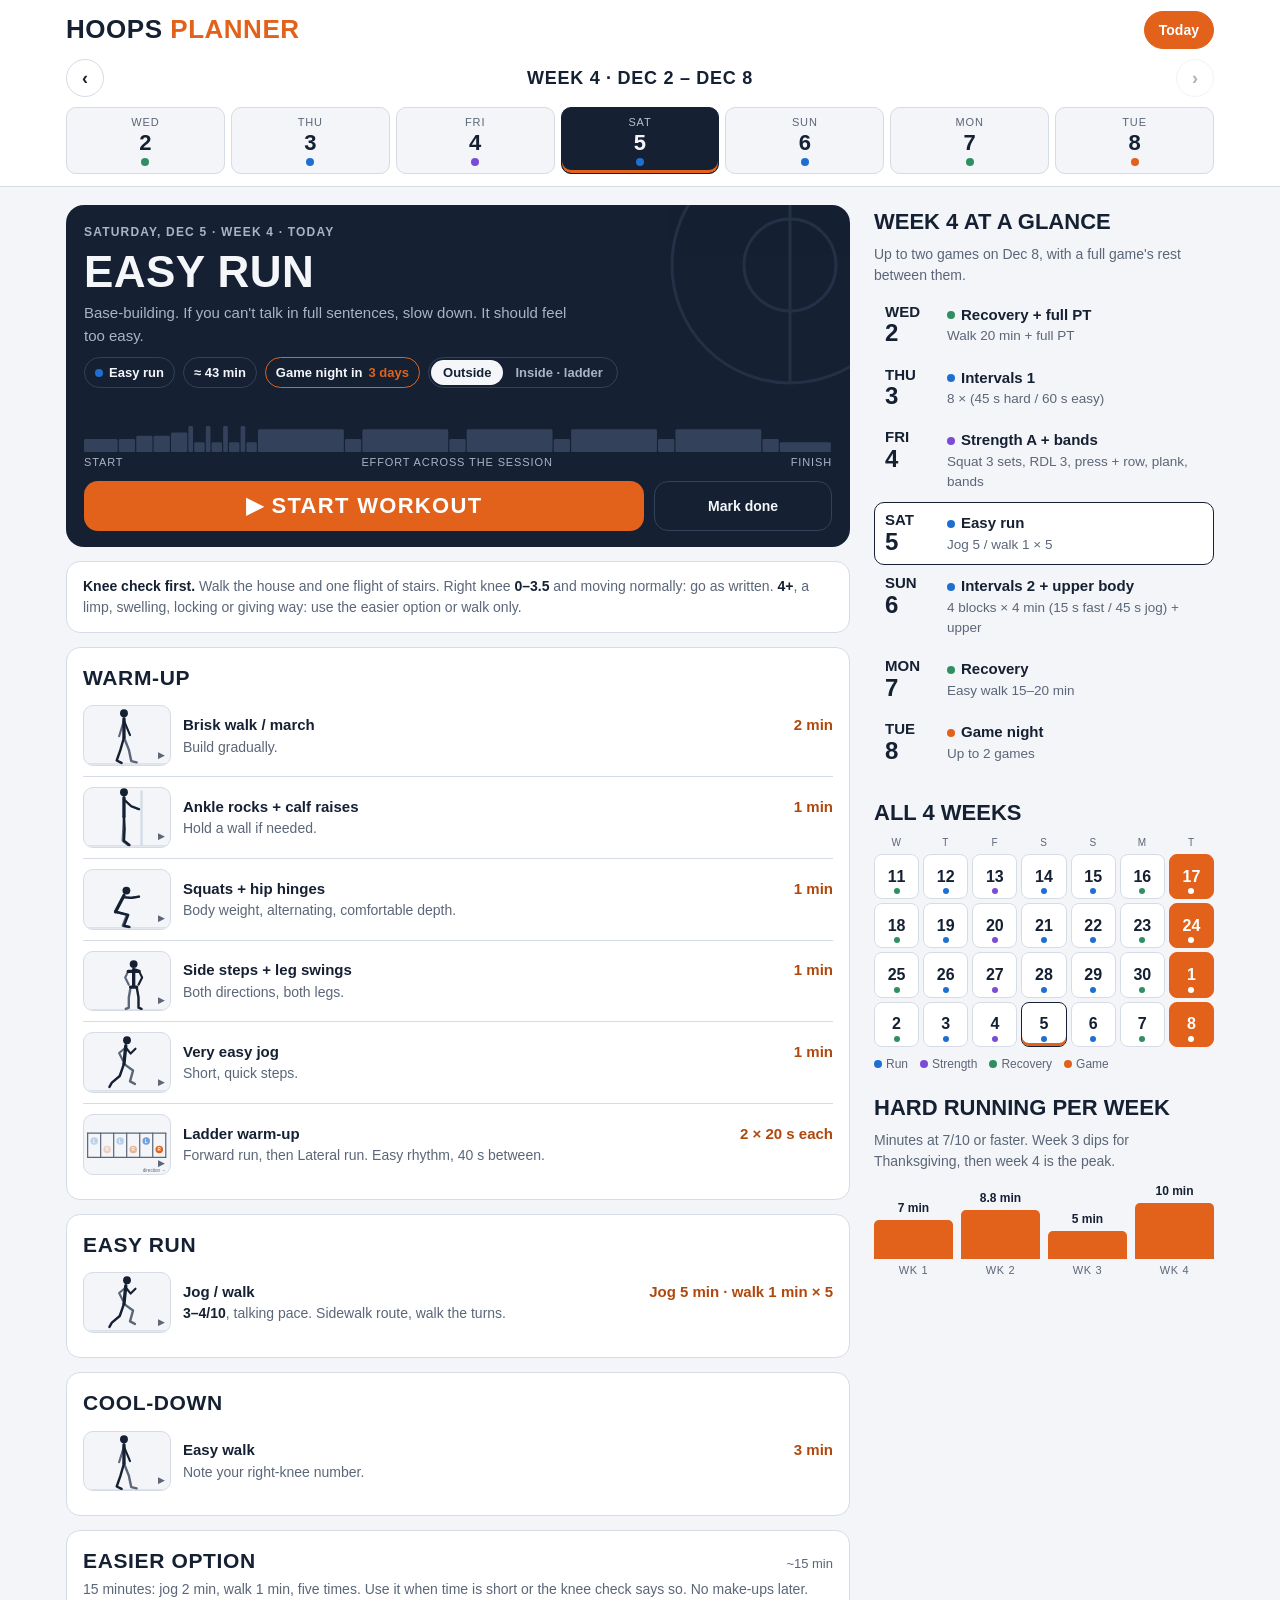
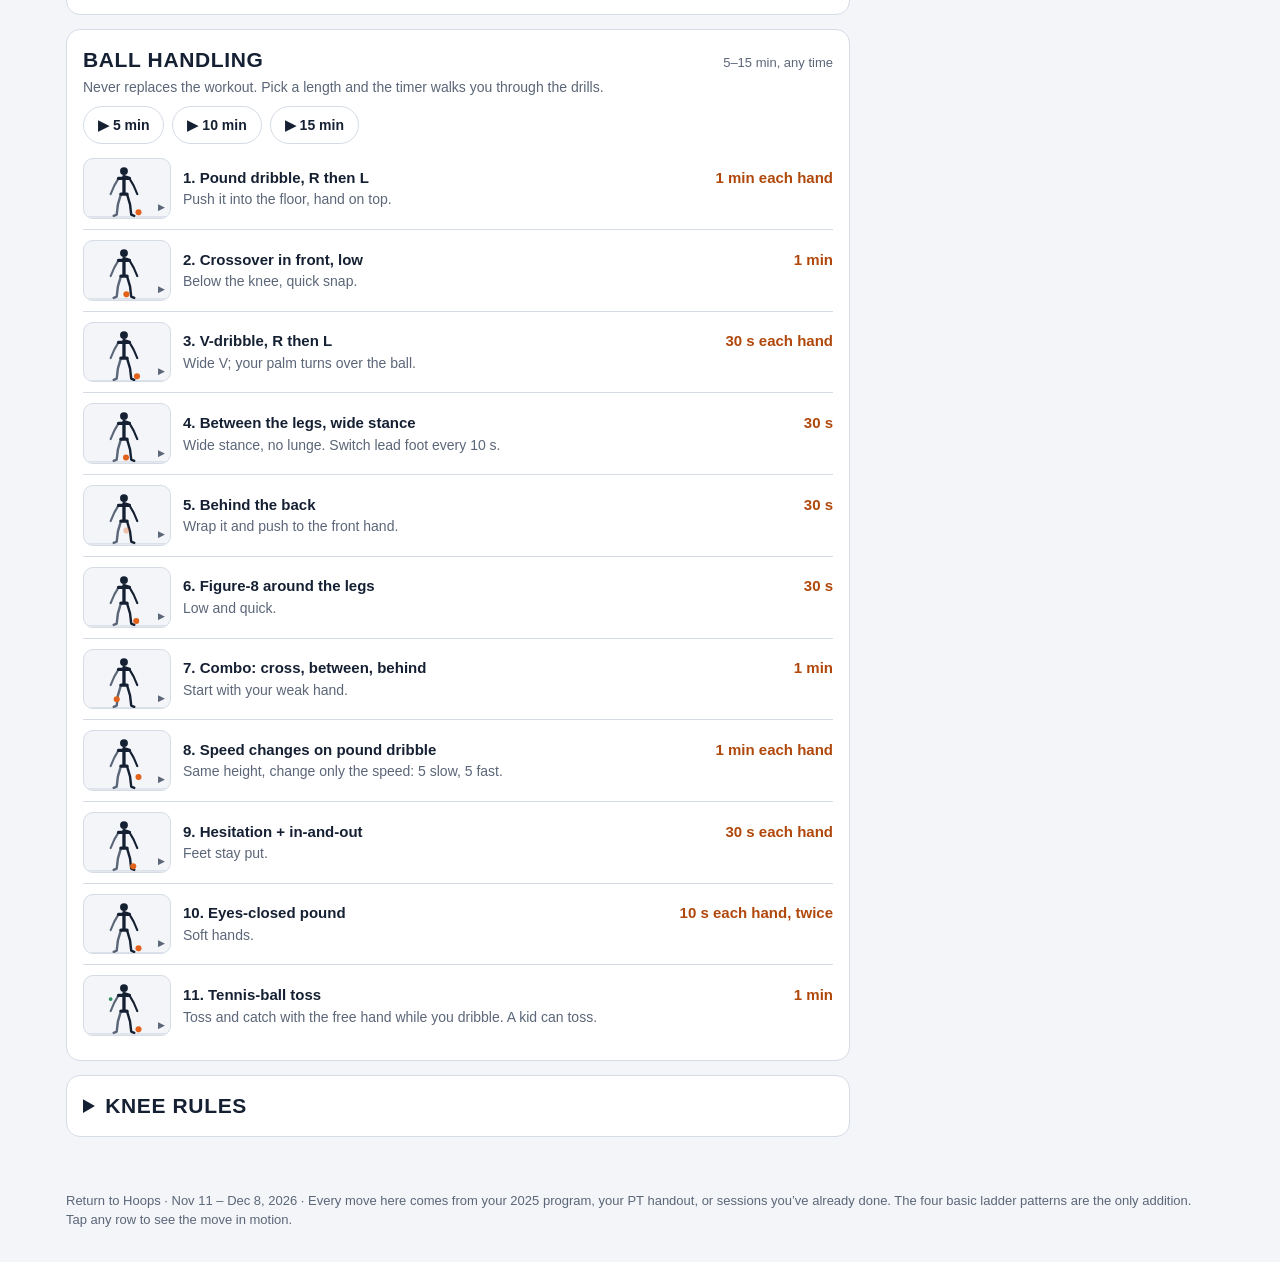
==== hoops/index.html @ 49337686 "Add Hoops Planner as a Home Screen web app Standalone copy of the Return to Hoops planner for iPhone" ====
<!doctype html>
<html lang="en">
<head>
<meta charset="utf-8">
<meta name="viewport" content="width=device-width,initial-scale=1,viewport-fit=cover">
<title>Hoops Planner</title>
<meta name="robots" content="noindex,nofollow">
<meta name="apple-mobile-web-app-capable" content="yes">
<meta name="mobile-web-app-capable" content="yes">
<meta name="apple-mobile-web-app-status-bar-style" content="default">
<meta name="apple-mobile-web-app-title" content="Hoops">
<meta name="theme-color" content="#ffffff" media="(prefers-color-scheme: light)">
<meta name="theme-color" content="#172030" media="(prefers-color-scheme: dark)">
<link rel="manifest" href="manifest.webmanifest">
<link rel="apple-touch-icon" href="icon-180.png">
<link rel="icon" type="image/png" href="icon-192.png">
<style>
/* Standalone build of the Hoops Planner for the iPhone Home Screen: system fonts, still thumbnails in lists (demos move in the tap sheet and the player), 30 fps animation cap, offline via sw.js. */
:root{color-scheme:light;box-sizing:border-box;padding-top:env(safe-area-inset-top,0px);padding-bottom:env(safe-area-inset-bottom,0px)}
html{scroll-padding-top:env(safe-area-inset-top,0px);-webkit-text-size-adjust:100%;background:var(--bg)}
img{max-width:100%}
[hidden]:not([hidden=until-found i]){display:none!important}
:root{
  --bg:#f3f5f8; --surface:#ffffff; --ink:#152033; --muted:#5b6678; --line:#d5dce6;
  --accent:#e2621b; --accent-ink:#b0480c;
  --hero:#152033; --hero-ink:#f4f6fa; --hero-muted:#a9b4c6; --hero-line:#33415a;
  --run:#1f6fd1; --lift:#7a4ad8; --rest:#2f8f62; --game:#e2621b; --ladder:#c2185b;
  --warn-bg:#fff6dc; --warn-ink:#7a5a00;
  --font-display:"Avenir Next Condensed","Arial Narrow",Arial,sans-serif;
  --font-body:-apple-system,BlinkMacSystemFont,"Segoe UI",Roboto,Helvetica,Arial,sans-serif;
}
@media (prefers-color-scheme: dark){:root:not([data-theme="light"]){
  --bg:#0e141e; --surface:#172030; --ink:#e8edf5; --muted:#9aa6b8; --line:#2b3748;
  --accent:#ff8a45; --accent-ink:#ffb27f;
  --hero:#1d2940; --hero-ink:#f4f6fa; --hero-muted:#a9b4c6; --hero-line:#3a4a66;
  --run:#6aa8ff; --lift:#b394ff; --rest:#5fcf9a; --game:#ff8a45; --ladder:#ff6fa6;
  --warn-bg:#3a3214; --warn-ink:#ffd970; color-scheme:dark}}
:root[data-theme="dark"]{
  --bg:#0e141e; --surface:#172030; --ink:#e8edf5; --muted:#9aa6b8; --line:#2b3748;
  --accent:#ff8a45; --accent-ink:#ffb27f;
  --hero:#1d2940; --hero-ink:#f4f6fa; --hero-muted:#a9b4c6; --hero-line:#3a4a66;
  --run:#6aa8ff; --lift:#b394ff; --rest:#5fcf9a; --game:#ff8a45; --ladder:#ff6fa6;
  --warn-bg:#3a3214; --warn-ink:#ffd970; color-scheme:dark}
*{box-sizing:border-box}
body{background:var(--bg);color:var(--ink);font-family:var(--font-body);font-size:15px;line-height:1.5;margin:0;padding:0}
body::before{content:"";position:fixed;inset:0 0 auto;height:env(safe-area-inset-top,0px);z-index:10;background:var(--surface)}
button{font:inherit;color:inherit;touch-action:manipulation;-webkit-tap-highlight-color:transparent}
.wrap{max-width:1180px;margin:0 auto;padding-left:max(16px,env(safe-area-inset-left,0px));padding-right:max(16px,env(safe-area-inset-right,0px))}
header.top{position:sticky;top:env(safe-area-inset-top,0px);z-index:5;background:var(--surface);border-bottom:1px solid var(--line)}
.top .wrap{padding-block:10px 12px;display:grid;gap:10px}
.brand{display:flex;align-items:center;justify-content:space-between;gap:12px}
.brand h1{font-family:var(--font-display);font-weight:700;font-size:26px;letter-spacing:.02em;margin:0;text-transform:uppercase}
.brand h1 span{color:var(--accent)}
.pill.gp{border-color:var(--accent)}
.pill.gp b{color:var(--accent)}
.btn{font:600 14px/1 var(--font-body);border:1px solid var(--line);background:var(--surface);color:var(--ink);border-radius:999px;padding:9px 14px;cursor:pointer;min-height:38px}
.btn:hover{border-color:var(--accent)}
:focus-visible{outline:3px solid var(--accent);outline-offset:2px}
.btn.primary{background:var(--accent);border-color:var(--accent);color:#fff}
.weekbar{display:flex;align-items:center;gap:8px}
.weeklabel{font-family:var(--font-display);font-weight:600;font-size:18px;text-transform:uppercase;letter-spacing:.04em;flex:1;min-width:0;text-align:center}
.arrow{width:38px;padding:0;font-size:18px}
.arrow:disabled{opacity:.35;cursor:default}
.strip{display:grid;grid-template-columns:repeat(7,minmax(0,1fr));gap:6px}
.day{border:1px solid var(--line);background:var(--bg);border-radius:10px;padding:6px 2px 7px;text-align:center;cursor:pointer;min-width:0;position:relative}
.day .dw{font-size:11px;text-transform:uppercase;letter-spacing:.08em;color:var(--muted)}
.day .dn{font-family:var(--font-display);font-size:22px;font-weight:700;line-height:1.1;font-variant-numeric:tabular-nums}
.day .dot{display:block;width:8px;height:8px;border-radius:50%;margin:3px auto 0}
.day.sel{background:var(--ink);color:var(--bg);border-color:var(--ink)}
.day.sel .dw{color:var(--bg);opacity:.75}
.day.today{box-shadow:inset 0 -3px 0 var(--accent)}
.day.done::after,.cell.done::after{content:"✓";position:absolute;top:1px;right:4px;font-size:11px;font-weight:700;color:var(--rest)}
.seg{display:none;background:var(--bg);border:1px solid var(--line);border-radius:999px;padding:3px}
.seg button{flex:1;border:0;background:none;color:var(--muted);font:600 14px var(--font-body);padding:8px;border-radius:999px;cursor:pointer}
.seg button.on{background:var(--surface);color:var(--ink);box-shadow:0 1px 3px rgba(0,0,0,.15)}
main .wrap{padding-block:18px 40px;display:grid;grid-template-columns:minmax(0,1fr) 340px;gap:24px;align-items:start}
aside{display:grid;gap:22px;position:sticky;top:calc(env(safe-area-inset-top,0px) + 176px)}
@media (max-width:860px){main .wrap{grid-template-columns:minmax(0,1fr)} aside{position:static} .seg{display:flex}
  body[data-view="day"] aside{display:none} body[data-view="week"] #dayCol,body[data-view="block"] #dayCol{display:none}
  body[data-view="week"] #blockPane{display:none} body[data-view="block"] #weekPane{display:none}}
/* hero */
.hero{background:var(--hero);color:var(--hero-ink);border-radius:18px;padding:18px 18px 16px;margin-bottom:14px;display:grid;gap:10px;position:relative;overflow:hidden}
.hero .court{position:absolute;right:-70px;top:-70px;width:260px;height:260px;opacity:.5;pointer-events:none}
.kicker{font-size:12px;text-transform:uppercase;letter-spacing:.1em;color:var(--hero-muted);font-weight:600;position:relative}
.hero h2{font-family:var(--font-display);font-size:44px;line-height:.95;margin:0;text-transform:uppercase;letter-spacing:.01em;text-wrap:balance;position:relative}
.why{color:var(--hero-muted);max-width:60ch;margin:0;position:relative}
.meta{display:flex;flex-wrap:wrap;gap:8px;position:relative}
.pill{display:inline-flex;align-items:center;gap:6px;border-radius:999px;padding:4px 10px;font-size:13px;font-weight:600;border:1px solid var(--hero-line);color:var(--hero-ink)}
.pill i{width:8px;height:8px;border-radius:50%;display:inline-block}
.io{display:inline-flex;border:1px solid var(--hero-line);border-radius:999px;padding:2px;position:relative}
.io button{border:0;background:none;color:var(--hero-muted);font:600 13px var(--font-body);padding:5px 12px;border-radius:999px;cursor:pointer}
.io button.on{background:var(--hero-ink);color:var(--hero)}
.profile{position:relative}
.profile svg{display:block;width:100%;height:54px}
.profile .cap{display:flex;justify-content:space-between;font-size:11px;color:var(--hero-muted);text-transform:uppercase;letter-spacing:.08em;margin-top:2px}
.go{display:flex;gap:10px;flex-wrap:wrap;position:relative}
.start{flex:4 1 auto;white-space:nowrap;background:var(--accent);color:#fff;border:0;border-radius:14px;padding:14px 14px;font:700 clamp(17px,4.6vw,22px)/1 var(--font-display);letter-spacing:.06em;text-transform:uppercase;cursor:pointer}
.start:hover{filter:brightness(1.07)}
.donebtn{flex:1 1 auto;background:none;border:1px solid var(--hero-line);color:var(--hero-ink);border-radius:14px;padding:0 16px;font:600 14px var(--font-body);cursor:pointer;min-height:50px}
.donebtn.on{background:var(--rest);border-color:var(--rest);color:#fff}
/* cards */
.card{background:var(--surface);border:1px solid var(--line);border-radius:14px;padding:14px 16px;margin-bottom:14px}
.card h3{font-family:var(--font-display);font-size:21px;text-transform:uppercase;letter-spacing:.03em;margin:0 0 2px;display:flex;justify-content:space-between;gap:10px;flex-wrap:wrap;align-items:baseline}
.card h3 small{font-family:var(--font-body);font-size:13px;text-transform:none;letter-spacing:0;color:var(--muted);font-weight:500}
.card .sub{color:var(--muted);margin:0 0 6px;font-size:14px}
.ex{display:grid;grid-template-columns:88px minmax(0,1fr);gap:12px;align-items:center;padding:10px 0;border:0;border-top:1px solid var(--line);background:none;width:100%;text-align:left;cursor:pointer}
.ex.plain{grid-template-columns:minmax(0,1fr);cursor:default}
.card .ex:first-of-type{border-top:0}
.thumb{position:relative;background:var(--bg);border:1px solid var(--line);border-radius:10px;overflow:hidden;aspect-ratio:142/98;display:grid;place-items:center}
.thumb .anim::after{content:"\25B6";position:absolute;right:5px;bottom:3px;font-size:9px;color:var(--muted)}
.anim svg{display:block;width:100%;height:auto}
.ex .hd{display:flex;justify-content:space-between;gap:10px;flex-wrap:wrap}
.ex .nm{font-weight:600}
.ex .dose{font-weight:600;font-variant-numeric:tabular-nums;color:var(--accent-ink)}
.ex .det{color:var(--muted);font-size:14px}
.ex .det b{color:var(--ink);font-weight:600}
.ex .tap{font-size:12px;color:var(--muted);font-weight:600}
.knee{font-size:14px;color:var(--muted);margin:0}
.knee b{color:var(--ink)}
details.rules summary{cursor:pointer;font-family:var(--font-display);font-size:21px;text-transform:uppercase;letter-spacing:.03em;font-weight:700}
table.kn{width:100%;border-collapse:collapse;font-size:14px;margin-top:8px}
table.kn td{border-top:1px solid var(--line);padding:6px 4px;vertical-align:top}
table.kn td:first-child{font-weight:700;white-space:nowrap;font-variant-numeric:tabular-nums}
.rules ul{margin:8px 0 0;padding-left:18px;font-size:14px}
.ballgo{display:flex;gap:8px;flex-wrap:wrap;margin:8px 0 4px}
/* week + block */
.pane h3{font-family:var(--font-display);font-size:22px;text-transform:uppercase;margin:0 0 6px}
.goal{font-size:14px;color:var(--muted);margin:0 0 8px}
.wkrow{display:grid;grid-template-columns:52px minmax(0,1fr);gap:10px;padding:9px 10px;border-radius:10px;cursor:pointer;border:1px solid transparent;text-align:left;width:100%;background:none}
.wkrow:hover{border-color:var(--line);background:var(--surface)}
.wkrow.sel{background:var(--surface);border-color:var(--ink)}
.wkrow .d{font-family:var(--font-display);font-weight:700;font-size:15px;text-transform:uppercase;line-height:1.1}
.wkrow .d span{display:block;font-size:24px;font-variant-numeric:tabular-nums}
.wkrow .s{font-weight:600;display:flex;align-items:center;gap:6px}
.wkrow .s i{width:8px;height:8px;border-radius:50%;flex:none}
.wkrow .s em{font-style:normal;color:var(--rest);font-weight:700}
.wkrow .x{color:var(--muted);font-size:13.5px}
.grid{display:grid;grid-template-columns:repeat(7,minmax(0,1fr));gap:4px}
.grid .h{font-size:10px;text-transform:uppercase;letter-spacing:.08em;color:var(--muted);text-align:center}
.cell{position:relative;aspect-ratio:1;border-radius:8px;border:1px solid var(--line);background:var(--surface);cursor:pointer;display:grid;place-items:center;font:700 16px var(--font-display);font-variant-numeric:tabular-nums;padding:0}
.cell i{position:absolute;bottom:4px;left:50%;width:6px;height:6px;margin-left:-3px;border-radius:50%}
.cell.sel{border-color:var(--ink);box-shadow:inset 0 0 0 1px var(--ink)}
.cell.today{box-shadow:inset 0 -3px 0 var(--accent)}
.cell.game{background:var(--accent);border-color:var(--accent);color:#fff}
.cell.game i{background:#fff!important}
.legend{display:flex;flex-wrap:wrap;gap:4px 12px;font-size:12px;color:var(--muted);margin-top:8px}
.legend i{display:inline-block;width:8px;height:8px;border-radius:50%;margin-right:4px}
.bars{display:grid;grid-template-columns:repeat(4,1fr);gap:8px;align-items:end;height:92px;margin-top:10px}
.bars div{display:grid;gap:3px;justify-items:center;align-content:end;height:100%}
.bars b{display:block;width:100%;background:var(--accent);border-radius:5px 5px 0 0}
.bars span{font-size:12px;font-weight:600;font-variant-numeric:tabular-nums}
.bars small{font-size:11px;color:var(--muted);text-transform:uppercase;letter-spacing:.06em}
footer{color:var(--muted);font-size:13px;padding-block:0 32px}
/* move sheet */
.veil{position:fixed;inset:0;z-index:20;background:rgba(8,12,20,.55);display:grid;align-items:end;justify-items:center}
.sheet{background:var(--surface);width:min(560px,100%);max-height:88%;overflow:auto;-webkit-overflow-scrolling:touch;border-radius:20px 20px 0 0;padding:16px max(18px,env(safe-area-inset-right,0px)) calc(18px + env(safe-area-inset-bottom,0px)) max(18px,env(safe-area-inset-left,0px))}
.sheet h4{font-family:var(--font-display);font-size:26px;text-transform:uppercase;margin:10px 0 4px}
.sheet .big{background:var(--bg);border:1px solid var(--line);border-radius:14px;overflow:hidden}
.sheet ol{margin:8px 0 0;padding-left:20px}
.sheet li{margin:4px 0}
.sheet .x{float:right}
/* player */
.player{position:fixed;inset:0;z-index:30;background:var(--bg);display:grid;grid-template-rows:auto minmax(0,1fr) auto;gap:10px;padding:calc(env(safe-area-inset-top,0px) + 10px) max(16px,env(safe-area-inset-right,0px)) calc(env(safe-area-inset-bottom,0px) + 14px) max(16px,env(safe-area-inset-left,0px))}
.ptop{display:flex;align-items:center;gap:10px}
.pbar{flex:1;height:6px;background:var(--line);border-radius:3px;overflow:hidden}
.pbar i{display:block;height:100%;width:0;background:var(--accent)}
.pmid{overflow:auto;display:grid;align-content:start;justify-items:center;gap:8px;text-align:center}
.pmid .k{font-size:12px;text-transform:uppercase;letter-spacing:.1em;color:var(--muted);font-weight:600}
.pmid h2{font-family:var(--font-display);font-size:38px;line-height:1;margin:0;text-transform:uppercase;text-wrap:balance}
.pmid .dose{font-weight:700;color:var(--accent-ink);font-size:17px}
.pmid .big{width:min(400px,100%);background:var(--surface);border:1px solid var(--line);border-radius:16px;overflow:hidden}
.pmid .cue{color:var(--muted);max-width:52ch;margin:0}
.pmid .cue b{color:var(--ink)}
.clockbox{width:min(400px,100%);border-radius:16px;padding:12px;background:var(--hero);color:var(--hero-ink)}
.clockbox.work{background:var(--accent);color:#fff}
.clockbox .ph{font-family:var(--font-display);font-size:22px;text-transform:uppercase;letter-spacing:.05em}
.clockbox .ck{font-family:var(--font-display);font-size:76px;line-height:1;font-weight:700;font-variant-numeric:tabular-nums}
.clockbox .nx{font-size:13px;opacity:.8}
.pbot{display:grid;grid-template-columns:auto minmax(0,1fr) auto;gap:10px;width:min(560px,100%);margin:0 auto}
.pbot .main{background:var(--accent);color:#fff;border:0;border-radius:14px;padding:16px;font:700 24px/1 var(--font-display);letter-spacing:.05em;text-transform:uppercase;cursor:pointer}
.pbot .side{border:1px solid var(--line);background:var(--surface);border-radius:14px;padding:0 16px;font:600 14px var(--font-body);cursor:pointer}
.finish{display:grid;gap:10px;justify-items:center;padding-top:8vh}
.finish .tick{width:92px;height:92px;border-radius:50%;background:var(--rest);color:#fff;display:grid;place-items:center;font-size:48px}
@media (prefers-reduced-motion:reduce){*{transition:none!important}}
</style>
</head>
<body>

<header class="top">
  <div class="wrap">
    <div class="brand">
      <h1>Hoops <span>Planner</span></h1>
      <button class="btn primary" id="todayBtn" type="button">Today</button>
    </div>
    <div class="weekbar">
      <button class="btn arrow" id="prevWk" type="button" aria-label="Previous week">&#8249;</button>
      <div class="weeklabel" id="weekLabel"></div>
      <button class="btn arrow" id="nextWk" type="button" aria-label="Next week">&#8250;</button>
    </div>
    <div class="strip" id="strip"></div>
    <div class="seg" id="seg">
      <button type="button" data-v="day" class="on">Day</button>
      <button type="button" data-v="week">Week</button>
      <button type="button" data-v="block">4 weeks</button>
    </div>
  </div>
</header>
<main>
  <div class="wrap">
    <section id="dayCol"></section>
    <aside><div class="pane" id="weekPane"></div><div class="pane" id="blockPane"></div></aside>
  </div>
</main>
<div class="wrap"><footer>Return to Hoops · Nov 11 – Dec 8, 2026 · Every move here comes from your 2025 program, your PT handout, or sessions you&rsquo;ve already done. The four basic ladder patterns are the only addition. Tap any row to see the move in motion.</footer></div>
<div class="veil" id="veil" hidden><div class="sheet" id="sheet" role="dialog" aria-modal="true"></div></div>
<div class="player" id="player" hidden role="dialog" aria-modal="true"></div>

<script>
(function(){
"use strict";
const $=s=>document.querySelector(s);
/* ================= drawn demos ================= */
const NS="http://www.w3.org/2000/svg";
function E(n,a){const e=document.createElementNS(NS,n);for(const k in a)e.setAttribute(k,a[k]);return e}
function P(b,o){return Object.assign({},b,o)}
function SH(p,dx,dy,keep){const o={};for(const k in p)o[k]=(keep&&keep.indexOf(k)>=0)?p[k]:[p[k][0]+dx,p[k][1]+dy];return o}
const ST={hd:[100,22],nk:[100,31],hp:[100,62],kf:[101,83],af:[100,102],tf:[109,104],kb:[99,83],ab:[98,102],tb:[107,104],ef:[101,47],hf:[103,62],eb:[99,47],hb:[100,62]};
const FR={hd:[100,22],nk:[100,31],hp:[100,62],kf:[106,83],af:[106,102],tf:[110,104],kb:[94,83],ab:[94,102],tb:[90,104],ef:[114,46],hf:[108,60],eb:[86,46],hb:[92,60]};
const AS={hd:[100,30],nk:[100,39],hp:[100,68],kf:[108,85],af:[108,102],tf:[113,104],kb:[92,85],ab:[92,102],tb:[87,104],ef:[114,52],hf:[108,64],eb:[86,52],hb:[92,64]};
const BS={hd:[100,30],nk:[100,39],hp:[100,68],kf:[110,85],af:[112,102],tf:[117,104],kb:[90,85],ab:[88,102],tb:[83,104],ef:[116,54],hf:[122,68],eb:[84,54],hb:[78,68]};
const SQB={hd:[104,44],nk:[100,52],hp:[86,79],kf:[107,84],af:[100,102],tf:[109,104],kb:[105,84],ab:[98,102],tb:[107,104],ef:[112,56],hf:[125,54],eb:[112,56],hb:[125,54]};
const HNG={hd:[125,45],nk:[117,50],hp:[90,63],kf:[99,83],af:[100,102],tf:[109,104],kb:[97,83],ab:[98,102],tb:[107,104],ef:[118,66],hf:[117,82],eb:[118,66],hb:[117,82]};
const RUNA={hd:[105,22],nk:[103,31],hp:[100,61],kf:[115,72],af:[110,90],tf:[118,94],kb:[93,81],ab:[80,92],tb:[76,99],ef:[92,43],hf:[98,55],eb:[111,44],hb:[119,36]};
const RUNB=P(RUNA,{kf:RUNA.kb,af:RUNA.ab,tf:RUNA.tb,kb:RUNA.kf,ab:RUNA.af,tb:RUNA.tf,ef:RUNA.eb,hf:RUNA.hb,eb:RUNA.ef,hb:RUNA.hf});
const WKA=P(ST,{kf:[108,82],af:[112,101],tf:[121,103],kb:[94,83],ab:[88,100],tb:[96,104],ef:[96,47],hf:[92,60],eb:[105,46],hb:[110,58]});
const WKB=P(WKA,{kf:WKA.kb,af:WKA.ab,tf:WKA.tb,kb:WKA.kf,ab:WKA.af,tb:WKA.tf,ef:WKA.eb,hf:WKA.hb,eb:WKA.ef,hb:WKA.hf});
const BRD={hd:[58,97],nk:[67,99],hp:[98,99],kf:[112,84],af:[122,101],tf:[131,104],kb:[110,84],ab:[120,101],tb:[129,104],ef:[80,101],hf:[94,102],eb:[80,101],hb:[94,102]};
const BRU=P(BRD,{nk:[69,99],hp:[98,85],kf:[119,82],kb:[117,82]});
const PLK={hd:[157,84],nk:[148,87],hp:[119,93],kf:[99,97],af:[80,100],tf:[82,104],kb:[97,97],ab:[78,100],tb:[80,104],ef:[149,101],hf:[162,102],eb:[149,101],hb:[162,102]};
const ROWD={hd:[130,54],nk:[121,58],hp:[91,61],kb:[92,78],ab:[76,77],tb:[72,80],kf:[88,82],af:[84,102],tf:[93,104],eb:[122,70],hb:[122,79],ef:[121,75],hf:[121,90]};
const IRD={hd:[131,50],nk:[122,56],hp:[98,76],kf:[84,88],af:[68,101],tf:[70,104],kb:[82,88],ab:[66,101],tb:[68,104],ef:[123,73],hf:[123,88],eb:[123,73],hb:[123,88]};
const PRD={hd:[58,97],nk:[67,99],hp:[98,100],kf:[112,84],af:[122,101],tf:[131,104],kb:[110,84],ab:[120,101],tb:[129,104],ef:[72,102],hf:[72,87],eb:[72,102],hb:[72,87]};
const L=(x1,y1,x2,y2,w)=>["line",{x1,y1,x2,y2,stroke:"var(--line)","stroke-width":w||4,"stroke-linecap":"round"}];
const bounce=(u)=>Math.abs(Math.sin(Math.PI*u));
const ANIM={
 walk:{kf:[WKA,WKB],dur:1.1},
 calf:{kf:[P(ST,{ef:[112,44],hf:[125,46],eb:[112,44],hb:[125,46]}),P(SH(ST,0,-5,["tf","tb"]),{ef:[112,40],hf:[125,45],eb:[112,40],hb:[125,45]})],dur:2,props:[L(129,16,129,104)]},
 squatbw:{kf:[P(ST,{ef:[110,40],hf:[123,38],eb:[110,40],hb:[123,38]}),SQB],dur:2.6},
 kbsquat:{kf:[P(ST,{ef:[103,47],hf:[107,40],eb:[103,47],hb:[107,40]}),P(SQB,{ef:[104,66],hf:[108,59],eb:[104,66],hb:[108,59]})],dur:2.8,held:"kb"},
 hinge:{kf:[ST,HNG],dur:2.6},
 rdl:{kf:[ST,HNG],dur:3,held:"db"},
 swing:{kf:[P(ST,{kf:[113,79],af:[124,94],tf:[132,91],ef:[96,48],hf:[101,60]}),P(ST,{kf:[91,81],af:[80,95],tf:[86,100],ef:[96,48],hf:[101,60]})],dur:1.5},
 jog:{kf:[RUNA,RUNB],dur:.95},
 run:{kf:[RUNA,RUNB],dur:.58},
 gate:{kf:[FR,P(FR,{kf:[106,68],af:[106,86],tf:[109,90]}),P(FR,{kf:[124,66],af:[122,86],tf:[127,89]})],dur:3,loop:"cycle",hw:5,sw:9},
 sidestep:{kf:[AS,P(SH(AS,6,0,["kb","ab","tb"]),{kf:[120,85],af:[124,102],tf:[129,104],kb:[94,85]}),SH(AS,16,0)],dur:2,hw:5,sw:9},
 bandwalk:{kf:[AS,P(SH(AS,6,0,["kb","ab","tb"]),{kf:[120,85],af:[124,102],tf:[129,104],kb:[94,85]}),SH(AS,16,0)],dur:3,hw:5,sw:9,band:1},
 bridge:{kf:[BRD,BRU],dur:2.8,sho:[3,0],band:2},
 slbridge:{kf:[P(BRD,{kb:[118,92],ab:[137,86],tb:[141,80]}),P(BRU,{kb:[118,77],ab:[137,70],tb:[141,64]})],dur:2.8,sho:[3,0]},
 inchworm:{kf:[{hd:[107,94],nk:[103,86],hp:[84,62],kf:[83,83],af:[80,102],tf:[89,104],kb:[81,83],ab:[78,102],tb:[87,104],ef:[104,96],hf:[103,103],eb:[104,96],hb:[103,103]},
   {hd:[156,73],nk:[147,77],hp:[118,87],kf:[99,94],af:[80,100],tf:[82,104],kb:[97,94],ab:[78,100],tb:[80,104],ef:[148,91],hf:[148,103],eb:[148,91],hb:[148,103]}],dur:4},
 press:{kf:[PRD,P(PRD,{ef:[71,87],hf:[71,73],eb:[71,87],hb:[71,73]})],dur:2.6,sho:[3,0],held:"db"},
 row:{kf:[ROWD,P(ROWD,{ef:[112,56],hf:[116,71]})],dur:2.4,held:"db1",props:[["rect",{x:70,y:80,width:70,height:5,rx:2,fill:"var(--line)"}],L(78,85,78,104,3),L(132,85,132,104,3)]},
 irow:{kf:[IRD,P(IRD,{ef:[112,62],hf:[117,76],eb:[112,62],hb:[117,76]})],dur:3,held:"db",props:[L(86,93,126,59,7),L(112,74,112,104,3),L(96,104,128,104,3)]},
 plank:{kf:[PLK,P(PLK,{hp:[119,91.5]})],dur:3.4},
 stops:{path:1,pts:[[44,60],[150,60]],cones:[[158,60]],ticks:[52,64,76,88,100,112,123,131,137,141],brakeFrom:6,label:"brake over 3–4 steps"},
 cuts:{path:2,pts:[[42,86],[78,44],[114,86],[150,44],[170,62]],cones:[[78,36],[114,94],[150,36]],label:"plant outside foot, push off at 45°"}
};
const BALL={
 b1:t=>[[124,73+26*bounce(t*2)]],
 b2:t=>{const u=(t*2)%1,d=t<.5;return [[d?124-48*u:76+48*u,73+26*Math.sin(Math.PI*u)]]},
 b3:t=>{const u=(t*2)%1,d=t<.5;return [[d?114+18*u:132-18*u,73+26*Math.sin(Math.PI*u)]]},
 b4:t=>{const u=(t*2)%1,d=t<.5;return [[d?120-40*u:80+40*u,80+19*Math.sin(Math.PI*u)]]},
 b5:t=>{const u=(t*2)%1,d=t<.5;return [[d?124-48*u:76+48*u,74+10*Math.sin(Math.PI*u),.35]]},
 b6:t=>[[100+21*Math.sin(2*Math.PI*t),95+5*Math.sin(4*Math.PI*t)]],
 b7:t=>BALL[t<.34?"b2":t<.67?"b4":"b5"]((t*3)%1),
 b8:t=>[[124,73+26*bounce(t<.5?t*4:2+(t-.5)*10)]],
 b9:t=>{const u=(t*2)%1;return [[124-(t<.5?9*Math.sin(Math.PI*u):0),73+26*Math.sin(Math.PI*u)]]},
 b10:t=>[[124,73+26*bounce(t*2)]],
 b11:t=>[[124,73+26*bounce(t*2)],[78,64-26*Math.sin(Math.PI*((t*1)%1)),1,3.2,"var(--rest)"]]
};
function lerpPose(def,t){const kf=def.kf,n=kf.length;if(n===1)return kf[0];let a,b,f;
 if(def.loop==="cycle"){const x=t*n,i=Math.floor(x)%n;f=x-Math.floor(x);a=i;b=(i+1)%n}
 else{const s=2*(n-1),x=t*s,i=Math.min(s-1,Math.floor(x));f=x-i;if(i<n-1){a=i;b=i+1}else{a=s-i;b=s-i-1}}
 f=f*f*(3-2*f);const A=kf[a],B=kf[b],o={};for(const k in A){const q=B[k]||A[k];o[k]=[A[k][0]+(q[0]-A[k][0])*f,A[k][1]+(q[1]-A[k][1])*f]}return o}
const pt=a=>a.map(p=>p[0].toFixed(1)+","+p[1].toFixed(1)).join(" ");
function mountFig(host,def,ballFn){
 const s=E("svg",{viewBox:"34 10 142 98","aria-hidden":"true"});
 s.appendChild(E("line",{x1:34,y1:105.5,x2:176,y2:105.5,stroke:"var(--line)","stroke-width":2}));
 (def.props||[]).forEach(p=>s.appendChild(E(p[0],p[1])));
 const mk=(c,w)=>{const l=E("polyline",{fill:"none",stroke:c,"stroke-width":w,"stroke-linecap":"round","stroke-linejoin":"round"});s.appendChild(l);return l};
 const bl=mk("var(--muted)",4),ba=mk("var(--muted)",3.5),to=mk("var(--ink)",5.5);
 const hd=E("circle",{r:6.5,fill:"var(--ink)"});s.appendChild(hd);
 const fl=mk("var(--ink)",4),fa=mk("var(--ink)",3.5);
 let bandEl=null,held=[],balls=[];
 if(def.band)bandEl=mk("var(--ladder)",3);
 if(def.held==="kb"){held=[E("circle",{r:5.5,fill:"var(--accent)"})]}
 else if(def.held){held=[E("rect",{width:11,height:6,rx:2,fill:"var(--accent)"})];if(def.held==="db")held.push(E("rect",{width:11,height:6,rx:2,fill:"var(--accent)"}))}
 held.forEach(h=>s.appendChild(h));
 if(ballFn){ballFn(0).forEach(()=>{const c=E("circle",{r:5,fill:"var(--accent)"});s.appendChild(c);balls.push(c)})}
 host.appendChild(s);
 const hw=def.hw||0,sw=def.sw||0,so=def.sho||[0,3];
 return now=>{const t=(now/def.dur)%1,p=lerpPose(def,t);
  const hf=[p.hp[0]+hw,p.hp[1]],hb=[p.hp[0]-hw,p.hp[1]],sf=[p.nk[0]+so[0]+sw,p.nk[1]+so[1]],sb=[p.nk[0]+so[0]-sw,p.nk[1]+so[1]];
  bl.setAttribute("points",pt([hb,p.kb,p.ab,p.tb]));ba.setAttribute("points",pt([sb,p.eb,p.hb]));
  to.setAttribute("points",pt(sw?[sb,sf,p.nk,p.hp,hf,hb]:[p.nk,p.hp]));
  hd.setAttribute("cx",p.hd[0]);hd.setAttribute("cy",p.hd[1]);
  fl.setAttribute("points",pt([hf,p.kf,p.af,p.tf]));fa.setAttribute("points",pt([sf,p.ef,p.hf]));
  if(bandEl)bandEl.setAttribute("points",def.band===2?pt([[p.kf[0]-4,p.kf[1]+3],[p.kf[0]+3,p.kf[1]-4]]):pt([[p.kb[0],p.kb[1]-5],[p.kf[0],p.kf[1]-5]]));
  if(def.held==="kb"){held[0].setAttribute("cx",p.hf[0]+2);held[0].setAttribute("cy",p.hf[1]+5)}
  else if(held.length){held[0].setAttribute("x",p.hf[0]-5.5);held[0].setAttribute("y",p.hf[1]-1);if(held[1]){held[1].setAttribute("x",p.hb[0]-5.5+(sw?0:.01));held[1].setAttribute("y",p.hb[1]-1)}}
  if(ballFn){const b=ballFn((now/2.4)%1);b.forEach((q,i)=>{const c=balls[i];c.setAttribute("cx",q[0]);c.setAttribute("cy",q[1]);c.setAttribute("opacity",q[2]==null?1:q[2]);if(q[3])c.setAttribute("r",q[3]);if(q[4])c.setAttribute("fill",q[4])})}
 }}
function mountPath(host,def){
 const s=E("svg",{viewBox:"34 10 142 98","aria-hidden":"true"});
 s.appendChild(E("polyline",{points:pt(def.pts),fill:"none",stroke:"var(--line)","stroke-width":3,"stroke-dasharray":"2 6","stroke-linecap":"round"}));
 def.cones.forEach(c=>s.appendChild(E("path",{d:"M"+(c[0]-5)+" "+(c[1]+5)+"L"+c[0]+" "+(c[1]-6)+"L"+(c[0]+5)+" "+(c[1]+5)+"Z",fill:"var(--accent)"})));
 if(def.ticks)def.ticks.forEach((x,i)=>s.appendChild(E("rect",{x:x-1.5,y:i%2?63:52,width:5,height:3,rx:1.5,fill:i>=def.brakeFrom?"var(--accent)":"var(--muted)"})));
 const tx=E("text",{x:105,y:26,"text-anchor":"middle","font-size":8.5,"font-weight":600,fill:"var(--muted)"});tx.textContent=def.label;s.appendChild(tx);
 const dot=E("circle",{r:6,fill:"var(--ink)"});s.appendChild(dot);host.appendChild(s);
 const seg=[];let tot=0;for(let i=1;i<def.pts.length;i++){const d=Math.hypot(def.pts[i][0]-def.pts[i-1][0],def.pts[i][1]-def.pts[i-1][1]);seg.push(d);tot+=d}
 return now=>{let t=(now/4)%1,f;
  if(def.path===1){f=t<.45?t/.45*.68:t<.8?.68+.32*(1-Math.pow(1-(t-.45)/.35,2)):1}
  else{const n=seg.length,x=Math.min(.999,t/.9)*n,i=Math.floor(x),u=x-i,e=u*u*(3-2*u);let acc=0;for(let k=0;k<i;k++)acc+=seg[k];f=(acc+seg[i]*e)/tot}
  let d=f*tot,i=0;while(i<seg.length-1&&d>seg[i]){d-=seg[i];i++}const a=def.pts[i],b=def.pts[i+1],u=Math.min(1,d/seg[i]);
  dot.setAttribute("cx",a[0]+(b[0]-a[0])*u);dot.setAttribute("cy",a[1]+(b[1]-a[1])*u)}}
/* ladder footwork: step = [foot, box, lane, dx] */
const R6=[0,1,2,3,4,5];
const DR={
 fwd:{n:"Forward run",cue:"One foot in each box, quick and light on the balls of your feet. Arms pump.",steps:R6.map(k=>[k%2?"R":"L",k,k%2?1:-1,0])},
 lat:{n:"Lateral run",cue:"Face sideways. Both feet touch each box, lead foot first. Stay low; don't cross your feet.",steps:R6.flatMap(k=>[["R",k,0,7],["L",k,0,-7]])},
 inout:{n:"In-in-out-out",cue:"Both feet in a box, then both feet outside the next one. Keep a steady rhythm.",steps:R6.flatMap(k=>k%2?[["L",k,-2,0],["R",k,2,0]]:[["L",k,-1,0],["R",k,1,0]])},
 ickey:{n:"Ickey shuffle",cue:"In, in, out, switching sides each box. Say it out loud until it clicks. Slow is fine.",steps:R6.flatMap(k=>k%2?[["L",k,-1,0],["R",k,1,0],["L",k,-2,0]]:[["R",k,1,0],["L",k,-1,0],["R",k,2,0]])}
};
const LW={2:["fwd","lat","inout"],3:["fwd","lat","inout"],4:["fwd","lat","inout","ickey"]};
function mountLadder(host,key){
 const dr=DR[key],sq=6,x0=40,sw=21.5,yT=40,yB=80,lane={"-2":27,"-1":53,"0":60,"1":67,"2":93};
 const s=E("svg",{viewBox:"34 10 142 98","aria-hidden":"true"});
 const ln=(a,b,c,d)=>s.appendChild(E("line",{x1:a,y1:b,x2:c,y2:d,stroke:"var(--muted)","stroke-width":2,"stroke-linecap":"round"}));
 ln(x0,yT,x0+sq*sw,yT);ln(x0,yB,x0+sq*sw,yB);for(let k=0;k<=sq;k++)ln(x0+k*sw,yT,x0+k*sw,yB);
 const tx=E("text",{x:169,y:104,"text-anchor":"end","font-size":7.5,fill:"var(--muted)"});tx.textContent="direction →";s.appendChild(tx);
 const fp=dr.steps.map(st=>{const g=E("g",{opacity:.12}),cx=x0+st[1]*sw+sw/2+st[3],cy=lane[String(st[2])];
  g.appendChild(E("circle",{cx,cy,r:6.2,fill:st[0]==="L"?"var(--run)":"var(--accent)"}));const t=E("text",{x:cx,y:cy+2.6,"text-anchor":"middle","font-size":7.5,"font-weight":700,fill:"#fff"});t.textContent=st[0];g.appendChild(t);s.appendChild(g);return g});
 host.appendChild(s);
 return now=>{const n=fp.length,j=Math.floor(now/.4)%(n+3);fp.forEach((g,i)=>{const age=j-i;g.setAttribute("opacity",age<0?.12:age===0?1:age<4?(.78-age*.17).toFixed(2):.25)})}}
/* registry: list thumbnails are drawn once as a still frame; only the tap sheet and the player animate */
const live=[];let frozen=null,lastF=0;
const reduce=window.matchMedia&&matchMedia("(prefers-reduced-motion: reduce)").matches;
const io=("IntersectionObserver" in window)?new IntersectionObserver(es=>es.forEach(e=>{e.target.__vis=e.isIntersecting})):null;
function mountAll(root,still){root.querySelectorAll("[data-a]").forEach(h=>{if(h.__m)return;h.__m=1;const k=h.dataset.a;let fn=null,t0=.5;
  if(k[0]==="L"){fn=mountLadder(h,k.slice(2));t0=2.4}
  else if(BALL[k])fn=mountFig(h,{kf:[BS],dur:1,hw:5,sw:9},BALL[k]);
  else if(ANIM[k]){fn=ANIM[k].path?mountPath(h,ANIM[k]):mountFig(h,ANIM[k]);t0=ANIM[k].path?2:ANIM[k].dur*.5}
  if(!fn)return;
  if(still){fn(t0);return}
  fn(.3);h.__vis=true;if(io)io.observe(h);live.push({h,fn})})}
function loop(ms){if(!reduce)requestAnimationFrame(loop);if(!reduce&&ms-lastF<32)return;lastF=ms;
 const now=frozen==null?ms/1000:frozen;for(let i=live.length-1;i>=0;i--){const a=live[i];if(!a.h.isConnected){if(io)io.unobserve(a.h);live.splice(i,1);continue}if(a.h.__vis)a.fn(now)}}
requestAnimationFrame(loop);
const A=(k,c)=>'<div class="anim '+(c||"")+'" data-a="'+k+'"></div>';

/* ================= moves ================= */
const M={
 walk:{n:"Brisk walk / march",a:"walk",how:["Tall posture, arms swinging.","Build the pace gradually. You should be able to talk easily."]},
 calf:{n:"Calf raises",a:"calf",how:["Hand on a wall for balance.","Rise onto the balls of both feet and pause.","Lower slowly."]},
 squat:{n:"Body-weight squat",a:"squatbw",how:["Feet about shoulder width, whole foot on the floor.","Sit back and down to a comfortable depth. Knees track over your feet.","Stand tall."]},
 hinge:{n:"Hip hinge",a:"hinge",how:["Soft knees. Push your hips straight back.","Chest lowers as the hips go back; back stays flat.","Squeeze your glutes to stand."]},
 sidestep:{n:"Side steps",a:"sidestep",how:["Athletic stance, hips low.","Step out with the lead foot, bring the trail foot in. Don't cross your feet.","Go both directions."]},
 swing:{n:"Leg swings",a:"swing",how:["Hold a wall. Swing one leg forward and back, relaxed.","Stay tall; don't arch your back.","Switch legs."]},
 jog:{n:"Easy jog",a:"jog",how:["Short, quick steps and tall posture.","Talking pace: full sentences."]},
 run:{n:"Hard run",a:"run",how:["Fast but smooth, about 7 out of 10. Never an all-out sprint.","Arms bent at 90°, driving straight back.","Walk the turns."]},
 fast:{n:"Fast burst",a:"run",how:["About 80%: a quick transition sprint.","Ease down into the jog. No hard stop."]},
 gate:{n:"Open / close the gate",a:"gate",how:["Lift your knee in front to hip height.","Open it out to the side, then set the foot down.","Reverse it to close the gate. Slow and controlled; use a wall for balance."]},
 stops:{n:"Accelerate to stop",a:"stops",how:["3–4 quick steps up to about 60% speed.","Brake over 3–4 shorter steps into an athletic stance: hips back, knees over ankles.","Walk back."]},
 cuts:{n:"Shallow 45° cuts",a:"cuts",how:["Jog in and shorten your steps before the cone.","Plant the outside foot under your hip and push off at 45°.","2 each way. Walk it first if it feels shaky."]},
 bridge:{n:"#1 Banded bridge",a:"bridge",how:["Band above the knees, feet flat and hip width.","Push your knees out against the band and lift your hips.","Squeeze at the top, lower with control."]},
 bandwalk:{n:"#2 Band walks",a:"bandwalk",how:["Band above the knees, slight squat.","10 small steps forward, back, right and left. Keep tension on the band.","Knees stay over your toes; don't let them cave in."]},
 inchworm:{n:"#3 Inchworm",a:"inchworm",how:["Fold forward, hands to the floor. Bend your knees as needed.","Walk your hands out to a plank and pause.","Walk them back and stand."]},
 slbridge:{n:"#5 Single-leg bridge",a:"slbridge",how:["One foot planted, the other leg straight.","Drive through the heel and lift. Keep your hips level.","Lower with control. All reps, then switch."]},
 scissor:{n:"#6 Scissor squat",a:null,how:["Do this exactly the way your PT taught it: a shallow, controlled stance.","Pain-free depth only.","Front knee tracks over your second toe."]},
 stork:{n:"#7 Stork",a:null,how:["Long band anchored in front at the basement beam. Check the band for nicks and the anchor for slip.","Do it exactly the way your PT taught it.","Standing knee tracks over your second toe."]},
 kbsquat:{n:"DB squat (25-lb kettlebell)",a:"kbsquat",how:["Hold the kettlebell at your chest, elbows in.","Sit back and down, whole foot on the floor, knees over your feet.","Stand tall. Stop with 3–4 good reps left."]},
 rdl:{n:"Dumbbell RDL",a:"rdl",how:["Dumbbells in front of your thighs, knees soft.","Hips back, weights close to your legs, about 2 seconds down. Stop before your back rounds.","Squeeze your glutes to stand."]},
 press:{n:"DB chest press",a:"press",how:["On the bench or the floor, knees bent.","Lower with control until your elbows are about 45° from your sides.","Press up smoothly. No bounce."]},
 row:{n:"One-arm DB row",a:"row",how:["Hand and knee on the bench, back flat.","Pull the dumbbell to your hip, elbow close.","Lower all the way. All reps, then switch sides."]},
 irow:{n:"Incline DB row",a:"irow",how:["Chest on the incline bench.","Pull both dumbbells up and hold 2 seconds at the top.","Lower over 2 seconds."]},
 plank:{n:"Plank series",a:"plank",how:["20 s front plank on your forearms: one straight line, keep breathing.","20 s on your left side, then 20 s on your right: elbow under shoulder, hips up.","Knees down is fine."]},
 shoot:{n:"Shooting + layups",a:null,how:["Start close and easy. Build to game-speed layups over 2–4 minutes.","If anything feels off in warm-up, don't play."]},
 foam:{n:"Foam roll",a:null,how:["Quads, calves and glutes, 30–60 seconds each.","Stay off the outer knee."]}
};
Object.keys(DR).forEach(k=>M["l"+k]={n:"Ladder: "+DR[k].n,a:"L:"+k,how:[DR[k].cue,"Blue is your left foot, orange is your right. Follow the order they light up.","Jog back beside the ladder and go again."]});
const BD=[["Pound dribble, R then L","1 min each hand","Push it into the floor, hand on top.",[60,60]],["Crossover in front, low","1 min","Below the knee, quick snap.",[60]],["V-dribble, R then L","30 s each hand","Wide V; your palm turns over the ball.",[30,30]],["Between the legs, wide stance","30 s","Wide stance, no lunge. Switch lead foot every 10 s.",[30]],["Behind the back","30 s","Wrap it and push to the front hand.",[30]],["Figure-8 around the legs","30 s","Low and quick.",[30]],["Combo: cross, between, behind","1 min","Start with your weak hand.",[60]],["Speed changes on pound dribble","1 min each hand","Same height, change only the speed: 5 slow, 5 fast.",[60,60]],["Hesitation + in-and-out","30 s each hand","Feet stay put.",[30,30]],["Eyes-closed pound","10 s each hand, twice","Soft hands.",[10,10,10,10]],["Tennis-ball toss","1 min","Toss and catch with the free hand while you dribble. A kid can toss.",[60]]];
BD.forEach((b,i)=>M["b"+(i+1)]={n:b[0],a:"b"+(i+1),how:[b[2],"Silent ball on the basement slab or indoors, not carpet.","Weak hand gets double the reps."]});

/* ================= plan ================= */
const START=new Date(Date.UTC(2026,10,11)),DAYS=28;
const WEEK={
 1:{label:"Week 1",goal:"Get through one full game on Nov 17, mostly by pacing smarter.",i1:{reps:8,work:30},i2:{blocks:3,min:4},run:{jog:3,sets:6},sq:2,rdl:2,game:"Aim for 1 full game. A 2nd only after sitting a full game and passing the checks.",gs:"Aim: 1 full game"},
 2:{label:"Week 2",goal:"Finish a full game with something left. A 2nd game is optional after a full game's rest.",i1:{reps:10,work:30},i2:{blocks:3,min:5},run:{jog:4,sets:5},sq:3,rdl:2,game:"1 game; a 2nd is optional after sitting a full game. No 3rd, and no staying on after a win.",gs:"1 game, 2nd optional"},
 3:{label:"Week 3 · Thanksgiving",goal:"Lighter on purpose. Keep the habit through the holiday.",i1:{reps:6,work:30},i2:{blocks:2,min:4},run:{jog:4,sets:4},sq:2,rdl:2,game:"1 game; a 2nd is optional after sitting a full game.",gs:"1 game, 2nd optional"},
 4:{label:"Week 4",goal:"Up to two games on Dec 8, with a full game's rest between them.",i1:{reps:8,work:45},i2:{blocks:4,min:4},run:{jog:5,sets:5},sq:3,rdl:3,game:"Up to 2 games, sitting a full game between them. No back-to-back games yet, even after a win.",gs:"Up to 2 games"}
};
const TYPE={rec:{c:"var(--rest)",n:"Recovery"},i1:{c:"var(--run)",n:"Intervals"},str:{c:"var(--lift)",n:"Strength"},easy:{c:"var(--run)",n:"Easy run"},i2:{c:"var(--run)",n:"Intervals"},mon:{c:"var(--rest)",n:"Recovery"},game:{c:"var(--game)",n:"Game night"}};
const ORDER=["rec","i1","str","easy","i2","mon","game"];
const DW=["Sun","Mon","Tue","Wed","Thu","Fri","Sat"],DL=["Sunday","Monday","Tuesday","Wednesday","Thursday","Friday","Saturday"],MO=["Jan","Feb","Mar","Apr","May","Jun","Jul","Aug","Sep","Oct","Nov","Dec"];
const dateOf=i=>new Date(START.getTime()+i*864e5), iso=d=>d.toISOString().slice(0,10);
const idxOf=s=>Math.round((Date.parse(s+"T00:00:00Z")-START.getTime())/864e5);
function chi(){try{const o={};new Intl.DateTimeFormat("en-CA",{timeZone:"America/Chicago",year:"numeric",month:"2-digit",day:"2-digit",hour:"2-digit",minute:"2-digit",hour12:false}).formatToParts(new Date()).forEach(p=>o[p.type]=p.value);return {iso:o.year+"-"+o.month+"-"+o.day,h:(+o.hour)%24,m:+o.minute}}catch(e){const d=new Date();return {iso:d.toISOString().slice(0,10),h:d.getHours(),m:d.getMinutes()}}}
let todayIdx=idxOf(chi().iso);
const ex=(nm,dose,det,m,p)=>({nm,dose,det,m:m||[],p:p||null});
const T=(t,i)=>({t,i:i||2}), S=(sets,rest,per)=>({sets,rest,per}), G=segs=>({segs});
const mmss=s=>{s=Math.max(0,Math.ceil(s));return Math.floor(s/60)+":"+String(s%60).padStart(2,"0")};
const PT={
 1:ex("#1 Banded bridge","2 × 20","Band above the knees, push knees out, squeeze at the top.",["bridge"],S(2,30,"20 reps")),
 2:ex("#2 Band walks","2 rounds","10 small steps forward, back, right, left. Stay low.",["bandwalk"],S(2,30,"10 steps each way")),
 3:ex("#3 Inchworm","2 × 5","Slow walk-out and back.",["inchworm"],S(2,30,"5 reps")),
 5:ex("#5 Single-leg bridge","2 × 10 / side","Hips level, drive through the heel.",["slbridge"],S(2,30,"10 each side")),
 6:ex("#6 Scissor squat","2 × 10 / side","Your taught shallow stance, pain-free depth.",["scissor"],S(2,30,"10 each side")),
 7:ex("#7 Stork","2 × 10 / side","Long band at the basement beam. Check band and anchor first.",["stork"],S(2,30,"10 each side"))
};
function warm(w,indoor,stops){
 const it=[ex("Brisk walk / march","2 min","Build gradually.",["walk"],T(120,2)),
  ex("Ankle rocks + calf raises","1 min","Hold a wall if needed.",["calf"],T(60,2)),
  ex("Squats + hip hinges","1 min","Body weight, alternating, comfortable depth.",["squat","hinge"],T(60,2.5)),
  ex("Side steps + leg swings","1 min","Both directions, both legs.",["sidestep","swing"],T(60,2.5)),
  indoor?ex("Quick march in place","1 min","Knees up, arms pumping.",["walk"],T(60,3)):ex("Very easy jog","1 min","Short, quick steps.",["jog"],T(60,3))];
 if(w>=2){const ds=LW[w].slice(0,2),sg=[];ds.forEach(k=>{for(let r=1;r<=2;r++){sg.push({k:"work",t:20,l:DR[k].n+" · "+r+" of 2",m:"l"+k,i:4});sg.push({k:"rest",t:40,l:"Walk back and reset"})}});
  it.push(ex("Ladder warm-up","2 × 20 s each",ds.map(k=>DR[k].n).join(", then ")+". Easy rhythm, 40 s between.",ds.map(k=>"l"+k),G(sg)))}
 if(stops)it.push(ex("Stops + shallow cuts","4 + 4 reps","Stops at ~60% speed, walk back. Cuts 2 each way. Real ball is OK on the stops if the knee is quiet.",["stops","cuts"],null));
 return {title:"Warm-up",items:it}}
const cool=(txt)=>({title:"Cool-down",items:[ex("Easy walk","3 min",txt||"Note your right-knee number.",["walk"],T(180,1.5))]});
function session(i,indoor){
 const d=dateOf(i),w=Math.floor(i/7)+1,wk=WEEK[w],t=ORDER[i%7],lw=Math.max(2,w),s={i,type:t,date:d,w,wk,blocks:[],canIndoor:false,indoor:false};
 const thanks=iso(d)==="2026-11-26";
 if(t==="rec"){
  if(w===1){s.title="Recovery after the game";s.why="Easy only. Your first game ended on conditioning, not the knee.";
   s.blocks.push({title:"Easy recovery",items:[ex("Easy walk","15–20 min","Flat, talking pace.",["walk"],T(1050,2)),ex("Open / close the gate","5 each leg, each way","Slow, wall for balance.",["gate"]),ex("Calf raises","1 × 10","Slow up, slow down.",["calf"],S(1,0,"10 reps")),PT[1],ex("#7 Stork","1 × 10 / side",PT[7].det,["stork"],S(1,0,"10 each side"))]})}
  else{s.title="Recovery + full PT";s.why="The day after a game: an easy walk, then the full band routine at easy effort.";
   s.blocks.push({title:"Easy walk + mobility",items:[ex("Easy walk","20 min","Flat, talking pace.",["walk"],T(1200,2)),ex("Open / close the gate","5 each leg, each way","Slow, wall for balance.",["gate"]),ex("Calf raises","1 × 10","",["calf"],S(1,0,"10 reps"))]});
   s.blocks.push({title:"Familiar PT block",sub:"From your clinician's handout. About 30 s between sets.",items:[PT[1],PT[2],PT[3],PT[5],PT[6],PT[7]]})}
  s.easier="10-minute easy walk, #1 bridge 2 × 15, #7 stork 1 × 10 per side."}
 if(t==="i1"){const r=wk.i1;s.canIndoor=true;s.indoor=!!indoor;s.title=thanks?"Intervals 1 · Thanksgiving":"Intervals 1";
  s.why=indoor?"Indoor version on the ladder. Clear about 20 ft of non-slip floor (basement slab or garage) and wear shoes.":(thanks?"Short one before the meal. A family walk after dinner is a bonus.":"Straight-line repeats on the sidewalk route. Walk the turns.");
  s.blocks.push(warm(w,indoor,false));
  if(indoor){const ds=LW[lw],sg=[];for(let k=1;k<=r.reps;k++){const dk=ds[(k-1)%ds.length];sg.push({k:"work",t:r.work,l:DR[dk].n+" · rep "+k+" of "+r.reps,m:"l"+dk});if(k<r.reps)sg.push({k:"rest",t:60,l:"Walk it off"})}
   s.blocks.push({title:"Ladder intervals",sub:"Go down the ladder with the drill, jog back beside it, repeat until the timer ends.",items:[ex("Ladder laps",r.reps+" × "+r.work+" s","<b>7/10</b>, rotating drills each rep, <b>60 s</b> walk between. If your feet get sloppy, slow down.",ds.map(k=>"l"+k),G(sg))]})}
  else{const sg=[];for(let k=1;k<=r.reps;k++){sg.push({k:"work",t:r.work,l:"Hard · rep "+k+" of "+r.reps});if(k<r.reps)sg.push({k:"rest",t:60,l:"Walk or easy jog",m:"walk"})}
   s.blocks.push({title:"Hard repeats",items:[ex("Hard run",r.reps+" × "+r.work+" s","<b>7/10</b>: fast but smooth. <b>60 s</b> walk or easy jog after each. The last rep should match the first; if it can't, stop there.",["run"],G(sg))]})}
  s.blocks.push(cool());s.easier="Warm-up, then "+Math.max(4,r.reps-4)+" × 30 s hard with 60 s walks, then 3 minutes easy."}
 if(t==="str"){s.title="Strength A + bands";s.why="Your one full leg-strength day. End every set with reps left: 3–4 for legs, 2–3 for upper body."+(w===3?" Same loads as week 2.":"");
  s.blocks.push({title:"Warm-up",items:warm(1,true,false).items.slice(0,4)});
  s.blocks.push({title:"Lifts",sub:"From your 2025 program, at lower volume.",items:[
   ex("DB squat (25-lb kettlebell)",wk.sq+" × 8–10","Held at the chest. <b>90 s</b> rest. 6/10 effort.",["kbsquat"],S(wk.sq,90,"8–10 reps")),
   ex("Dumbbell RDL",wk.rdl+" × 8–10","In place of your old hamstring curls. <b>90 s</b> rest.",["rdl"],S(wk.rdl,90,"8–10 reps")),
   ex("Superset: chest press → one-arm row","2 rounds","Press <b>8–12</b> (~25–30 lb each), then row <b>8–10 per side</b> (~30–40 lb). <b>60–75 s</b> after the pair.",["press","row"],S(2,70,"press 8–12, row 8–10 / side")),
   ex("Calf raises","2 × 12–15","Slow up, slow down. 45 s rest.",["calf"],S(2,45,"12–15 reps")),
   ex("Plank series","2 rounds","20 s front, 20 s left, 20 s right. 30 s between rounds.",["plank"],G([{k:"work",t:20,l:"Front plank",i:5},{k:"work",t:20,l:"Left side",i:5},{k:"work",t:20,l:"Right side",i:5},{k:"rest",t:30,l:"Rest"},{k:"work",t:20,l:"Front plank",i:5},{k:"work",t:20,l:"Left side",i:5},{k:"work",t:20,l:"Right side",i:5}]))]});
  s.blocks.push({title:"PT bands",items:[PT[1],PT[5],PT[7]]});
  s.easier="Warm-up, DB squat 2 × 8, one round of press and row, #1 bridge 2 × 20."}
 if(t==="easy"){const r=wk.run;s.canIndoor=true;s.indoor=!!indoor;s.title="Easy run";
  s.why=indoor?"Indoor version: relaxed ladder laps broken up with marching. Same time, same easy effort.":"Base-building. If you can't talk in full sentences, slow down. It should feel too easy.";
  s.blocks.push(warm(w,indoor,false));const sg=[];
  if(indoor){const n=Math.round(r.sets*(r.jog+1)/3);for(let k=1;k<=n;k++){sg.push({k:"work",t:120,l:"Easy ladder laps · "+k+" of "+n,m:k%2?"lfwd":"llat",i:3.5});sg.push({k:"rest",t:60,l:"March in place",m:"walk",i:2})}
   s.blocks.push({title:"Easy circuit",items:[ex("Ladder laps + march",n+" × (2 min + 1 min)","<b>3–4/10</b>: smooth and relaxed, talking pace. This is time on your feet, not speed.",["lfwd","llat"],G(sg))]})}
  else{for(let k=1;k<=r.sets;k++){sg.push({k:"work",t:r.jog*60,l:"Easy jog · "+k+" of "+r.sets,i:3.5});sg.push({k:"rest",t:60,l:"Walk",m:"walk",i:2})}
   s.blocks.push({title:"Easy run",items:[ex("Jog / walk","Jog "+r.jog+" min · walk 1 min × "+r.sets,"<b>3–4/10</b>, talking pace. Sidewalk route, walk the turns.",["jog"],G(sg))]})}
  s.blocks.push(cool(""));s.easier="15 minutes: jog 2 min, walk 1 min, five times."}
 if(t==="i2"){const b=wk.i2;s.canIndoor=true;s.indoor=!!indoor;s.title="Intervals 2 + upper body";
  s.why=indoor?"Indoor version: fast feet on the ladder, then march. Then upper body only.":"Built like a game: a quick burst, then a jog, every minute. Then upper body only: no leg lifting before Tuesday.";
  s.blocks.push(warm(w,indoor,!indoor&&w>=2));const sg=[];
  for(let k=1;k<=b.blocks;k++){for(let m=1;m<=b.min;m++){sg.push({k:"work",t:15,l:(indoor?"Fast feet":"Fast")+" · block "+k+", min "+m,m:indoor?(m%2?"lfwd":"linout"):"run",i:7.5});sg.push({k:"rest",t:45,l:indoor?"March in place":"Easy jog",m:indoor?"walk":"jog",i:3})}if(k<b.blocks)sg.push({k:"rest",t:120,l:"Walk between blocks",m:"walk"})}
  s.blocks.push({title:"Game-shaped blocks",items:[ex(indoor?"Fast feet / march":"Fast / easy jog",b.blocks+" × "+b.min+" min",indoor?"Every minute: <b>15 s</b> quick-feet ladder laps, <b>45 s</b> march in place. <b>2 min</b> walk between blocks.":"Every minute: <b>15 s fast</b> (about 80%) + <b>45 s easy jog</b>. <b>2 min</b> walk between blocks.",indoor?["lfwd","linout"]:["fast","jog"],G(sg))]});
  s.blocks.push(cool("Breathing should settle within about 2 minutes."));
  s.blocks.push({title:"Upper body + plank",sub:"From your 2025 push and pull days.",items:[
   ex("Superset: chest press → incline row","2 rounds","Press <b>8–12</b>, then incline row <b>8–10</b> with a 2 s hold at the top. <b>60 s</b> after the pair.",["press","irow"],S(2,60,"press 8–12, row 8–10")),
   ex("Plank series","1 round","20 s front, 20 s left, 20 s right.",["plank"],G([{k:"work",t:20,l:"Front plank",i:5},{k:"work",t:20,l:"Left side",i:5},{k:"work",t:20,l:"Right side",i:5}])),PT[1],PT[7]]});
  s.easier="Warm-up, 2 blocks × 3 minutes, then one round of the press and row."}
 if(t==="mon"){s.title="Recovery";s.why="Fresh legs for tomorrow. No tiring leg work today.";
  s.blocks.push({title:"Easy recovery",items:[ex("Easy walk","15–20 min","Flat, talking pace.",["walk"],T(1050,2)),ex("Open / close the gate","5 each leg, each way","",["gate"]),ex("Calf raises","1 × 10","",["calf"],S(1,0,"10 reps")),ex("Foam roll (optional)","3–5 min","Quads, calves, glutes.",["foam"])]});
  s.easier="A 10-minute walk is plenty."}
 if(t==="game"){s.title="Game night";s.why=wk.game;s.startLabel="Start court warm-up";
  s.blocks.push({title:"Before you leave",np:1,items:[ex("Meal","2–3 h before","Familiar carbs + protein. Go easy on fat and fiber."),ex("Snack (optional)","30–60 min before","Banana or toast if you're hungry. Water as you're thirsty.")]});
  s.blocks.push({title:"Court warm-up",items:[ex("Brisk walk, then easy jog","2 min","",["jog"],T(120,3)),ex("Hips + ankles","2 min","Open / close the gate, then calf raises.",["gate","calf"],T(120,2.5)),ex("Shuffles + stops","2 min","10 s shuffles; 3–4-step stops at ~60%. Gradually quicker.",["sidestep","stops"],T(120,4.5)),ex("Shooting + layups","3 min","Build slowly. Anything feels off: don't play.",["shoot"],T(180,4))]});
  s.blocks.push({title:"During the game",np:1,items:[ex("Pace yourself","Every game","Jog back on defense when the ball's turned over at half court. Rest on every dead ball. Don't sprint every possession."),ex("Sit out early for","Any game","Knee discomfort, a limp or guarding, landings that feel unsteady, or breathing you can't control."),ex("Game 2",w===1?"Only if fresh":"Optional","Only after sitting a full game; re-warm 2–3 minutes. Knee under 4, moving normally, breathing settled. Unsure means done.")]});
  s.blocks.push({title:"After",np:1,items:[ex("Cool-down","5–10 min","Easy walk, normal food and fluids. Note games, minutes, and your knee number after and at bedtime.")]});
  s.easier="Not playing tonight? Take an easy 20-minute walk instead."}
 s.ball=t==="game"?"Optional 5 min, stationary":(t==="rec"||t==="mon"?"5–15 min, stationary":"5–15 min, any time");
 s.steps=[];s.blocks.forEach(b=>{if(!b.np)b.items.forEach(e=>s.steps.push(Object.assign({blk:b.title},e)))});
 s.secs=s.steps.reduce((a,e)=>a+stepDur(e),0);s.time=t==="game"?"Tip-off 8 PM":"≈ "+Math.round(s.secs/60)+" min";
 return s}
function stepDur(e){const p=e.p;if(!p)return 90;if(p.t)return p.t;if(p.segs)return p.segs.reduce((a,x)=>a+x.t,0);return p.sets*45+Math.max(0,p.sets-1)*p.rest+(p.rest?0:0)}
function summary(i){const d=dateOf(i),w=Math.floor(i/7)+1,wk=WEEK[w],t=ORDER[i%7];
 return {rec:w===1?"Walk + bands":"Walk 20 min + full PT",i1:wk.i1.reps+" × ("+wk.i1.work+" s hard / 60 s easy)"+(iso(d)==="2026-11-26"?", before the meal":""),str:"Squat "+wk.sq+" sets, RDL "+wk.rdl+", press + row, plank, bands",easy:"Jog "+wk.run.jog+" / walk 1 × "+wk.run.sets,i2:wk.i2.blocks+" blocks × "+wk.i2.min+" min (15 s fast / 45 s jog) + upper",mon:"Easy walk 15–20 min",game:wk.gs}[t]}

/* ================= state (saved on this device) ================= */
let sel=0,indoor=false,done=new Set();
try{JSON.parse(localStorage.getItem("hoops.done")||"[]").forEach(x=>done.add(x));indoor=localStorage.getItem("hoops.indoor")==="1"}catch(e){}
function saveDone(){try{localStorage.setItem("hoops.done",JSON.stringify([...done]))}catch(e){}}
function setDone(k,v){if(v)done.add(k);else done.delete(k);saveDone();paintMarks()}

/* ================= render ================= */
function exHTML(e){const a=e.m.map(k=>M[k]).find(m=>m&&m.a);const can=e.m.length>0;
 return (can?'<button type="button" class="ex" data-m="'+e.m.join(",")+'">':'<div class="ex plain">')+(can?'<div class="thumb">'+(a?A(a.a):'<span class="tap">How to</span>')+'</div>':'')+'<div><div class="hd"><span class="nm">'+e.nm+'</span><span class="dose">'+e.dose+'</span></div>'+(e.det?'<div class="det">'+e.det+'</div>':'')+'</div>'+(can?'</button>':'</div>')}
function blockHTML(b){return '<div class="card"><h3>'+b.title+'</h3>'+(b.sub?'<p class="sub">'+b.sub+'</p>':'')+b.items.map(exHTML).join("")+'</div>'}
function profileSVG(s){const bars=[];s.steps.forEach(e=>{const p=e.p;if(p&&p.segs)p.segs.forEach(x=>bars.push([x.t,x.i||(x.k==="work"?7:1.5)]));else if(p&&p.sets){for(let k=0;k<p.sets;k++){bars.push([45,5.5]);if(k<p.sets-1)bars.push([p.rest,1.2])}}else bars.push([stepDur(e),p&&p.i||2])});
 const tot=bars.reduce((a,b)=>a+b[0],0)||1;let x=0,h='<svg viewBox="0 0 1000 54" preserveAspectRatio="none" role="img" aria-label="Effort across the session">';
 bars.forEach(b=>{const w=b[0]/tot*1000,ht=Math.max(3,b[1]/8*52);h+='<rect x="'+x.toFixed(1)+'" y="'+(54-ht).toFixed(1)+'" width="'+Math.max(1.5,w-1.5).toFixed(1)+'" height="'+ht.toFixed(1)+'" rx="1.5" fill="'+(b[1]>=5?"var(--accent)":"var(--hero-line)")+'"/>';x+=w});
 return h+'</svg>'}
const COURT='<svg class="court" viewBox="0 0 260 260" aria-hidden="true"><g fill="none" stroke="var(--hero-line)" stroke-width="3"><circle cx="130" cy="130" r="118"/><circle cx="130" cy="130" r="46"/><line x1="130" y1="12" x2="130" y2="248"/></g></svg>';
function renderDay(){
 const s=session(sel,indoor),ty=TYPE[s.type],k=iso(s.date),isDone=done.has(k);
 let h='<div class="hero">'+COURT+'<div class="kicker">'+DL[s.date.getUTCDay()]+", "+MO[s.date.getUTCMonth()]+" "+s.date.getUTCDate()+" · "+s.wk.label+(sel===todayIdx?" · Today":"")+'</div><h2>'+s.title+'</h2><p class="why">'+s.why+'</p><div class="meta"><span class="pill"><i style="background:'+ty.c+'"></i>'+ty.n+'</span><span class="pill">'+s.time+'</span><span class="pill gp" id="count"></span>'+(s.canIndoor?'<span class="io" role="group" aria-label="Where"><button type="button" data-io="0" class="'+(indoor?"":"on")+'">Outside</button><button type="button" data-io="1" class="'+(indoor?"on":"")+'">Inside · ladder</button></span>':'')+'</div>';
 if(s.steps.length)h+='<div class="profile">'+profileSVG(s)+'<div class="cap"><span>Start</span><span>Effort across the session</span><span>Finish</span></div></div>';
 h+='<div class="go">'+(s.steps.length?'<button type="button" class="start" id="startBtn">&#9654; '+(s.startLabel||"Start workout")+'</button>':'')+'<button type="button" class="donebtn'+(isDone?" on":"")+'" id="doneBtn">'+(isDone?"Done ✓":"Mark done")+'</button></div></div>';
 h+='<div class="card"><p class="knee"><b>Knee check first.</b> Walk the house and one flight of stairs. Right knee <b>0–3.5</b> and moving normally: go as written. <b>4+</b>, a limp, swelling, locking or giving way: use the easier option or walk only.</p></div>';
 s.blocks.forEach(b=>h+=blockHTML(b));
 h+='<div class="card"><h3>Easier option <small>~15 min</small></h3><p class="sub" style="margin:0">'+s.easier+' Use it when time is short or the knee check says so. No make-ups later.</p></div>';
 h+='<div class="card"><h3>Ball handling <small>'+s.ball+'</small></h3><p class="sub">Never replaces the workout. Pick a length and the timer walks you through the drills.</p><div class="ballgo"><button type="button" class="btn" data-ball="5">&#9654; 5 min</button><button type="button" class="btn" data-ball="10">&#9654; 10 min</button><button type="button" class="btn" data-ball="15">&#9654; 15 min</button></div>'+BD.map((b,n)=>exHTML(ex((n+1)+". "+b[0],b[1],b[2],["b"+(n+1)]))).join("")+'</div>';
 h+='<div class="card rules"><details class="rules"><summary>Knee rules</summary><table class="kn"><tr><td>0–3.5</td><td>Train as planned. Note it and watch the trend.</td></tr><tr><td>4</td><td>Finish that rep at a walk and reassess. Still 4: walk only today.</td></tr><tr><td>5–6</td><td>Stop running and impact for the day. Hold progress until under 4 and steady.</td></tr><tr><td>7–8</td><td>Stop leg work. PT advice if it lasts more than a day or two.</td></tr><tr><td>9–10</td><td>Stop and get it looked at urgently.</td></tr></table><ul><li>Swelling, locking, giving way or loss of motion: stop and get clinician advice at any number.</li><li>Worse that evening or the next morning: repeat the week instead of moving up.</li><li>Burning lungs and wanting to stop are not knee signals. Ease the pace instead.</li><li>Chest pain, fainting or unusually bad breathlessness: stop and get care right away.</li></ul></details></div>';
 const col=$("#dayCol");col.innerHTML=h;mountAll(col,true);
 col.querySelectorAll(".ex[data-m]").forEach(b=>b.addEventListener("click",()=>openSheet(b.dataset.m.split(","))));
 col.querySelectorAll("[data-io]").forEach(b=>b.addEventListener("click",()=>{indoor=b.dataset.io==="1";try{localStorage.setItem("hoops.indoor",indoor?"1":"0")}catch(e){}renderDay()}));
 col.querySelectorAll("[data-ball]").forEach(b=>b.addEventListener("click",()=>startBall(+b.dataset.ball)));
 const sb=$("#startBtn");if(sb)sb.addEventListener("click",()=>startPlayer(s.title,s.steps,k));
 $("#doneBtn").addEventListener("click",()=>{setDone(k,!done.has(k));renderDay()});countdown()}
function renderWeek(){const w=Math.floor(sel/7)+1,wk=WEEK[w],base=(w-1)*7;
 let h='<h3>'+wk.label.split(" · ")[0]+' at a glance</h3><p class="goal">'+wk.goal+'</p>';
 for(let k=0;k<7;k++){const i=base+k,d=dateOf(i),ty=TYPE[ORDER[k]];
  h+='<button type="button" class="wkrow'+(i===sel?" sel":"")+'" data-i="'+i+'"><div class="d">'+DW[d.getUTCDay()]+'<span>'+d.getUTCDate()+'</span></div><div><div class="s"><i style="background:'+ty.c+'"></i>'+session(i).title+(done.has(iso(d))?' <em>✓</em>':'')+'</div><div class="x">'+summary(i)+'</div></div></button>'}
 $("#weekPane").innerHTML=h;
 $("#weekPane").querySelectorAll(".wkrow").forEach(b=>b.addEventListener("click",()=>{go(+b.dataset.i);setView("day");window.scrollTo(0,0)}))}
function renderBlock(){let h='<h3>All 4 weeks</h3><div class="grid">'+["W","T","F","S","S","M","T"].map(x=>'<div class="h">'+x+'</div>').join("");
 for(let i=0;i<DAYS;i++){const d=dateOf(i),t=ORDER[i%7];h+='<button type="button" class="cell'+(t==="game"?" game":"")+(i===sel?" sel":"")+(i===todayIdx?" today":"")+(done.has(iso(d))?" done":"")+'" data-i="'+i+'" aria-label="'+MO[d.getUTCMonth()]+" "+d.getUTCDate()+", "+TYPE[t].n+'">'+d.getUTCDate()+'<i style="background:'+TYPE[t].c+'"></i></button>'}
 h+='</div><div class="legend"><span><i style="background:var(--run)"></i>Run</span><span><i style="background:var(--lift)"></i>Strength</span><span><i style="background:var(--rest)"></i>Recovery</span><span><i style="background:var(--accent)"></i>Game</span></div>';
 const hard=[1,2,3,4].map(w=>(WEEK[w].i1.reps*WEEK[w].i1.work+WEEK[w].i2.blocks*WEEK[w].i2.min*15)/60),mx=Math.max.apply(null,hard);
 h+='<h3 style="margin-top:18px">Hard running per week</h3><p class="goal">Minutes at 7/10 or faster. Week 3 dips for Thanksgiving, then week 4 is the peak.</p><div class="bars">'+hard.map((v,n)=>'<div><span>'+(Math.round(v*10)/10)+' min</span><b style="height:'+Math.round(v/mx*56)+'px"></b><small>Wk '+(n+1)+'</small></div>').join("")+'</div>';
 $("#blockPane").innerHTML=h;
 $("#blockPane").querySelectorAll(".cell").forEach(b=>b.addEventListener("click",()=>{go(+b.dataset.i);setView("day");window.scrollTo(0,0)}))}
function renderStrip(){const w=Math.floor(sel/7)+1,base=(w-1)*7,a=dateOf(base),b=dateOf(base+6);
 $("#weekLabel").textContent=WEEK[w].label.split(" · ")[0]+" · "+MO[a.getUTCMonth()]+" "+a.getUTCDate()+" – "+MO[b.getUTCMonth()]+" "+b.getUTCDate();
 let h="";for(let k=0;k<7;k++){const i=base+k,d=dateOf(i),ty=TYPE[ORDER[k]];
  h+='<button type="button" class="day'+(i===sel?" sel":"")+(i===todayIdx?" today":"")+(done.has(iso(d))?" done":"")+'" data-i="'+i+'" aria-pressed="'+(i===sel)+'"><div class="dw">'+DW[d.getUTCDay()]+'</div><div class="dn">'+d.getUTCDate()+'</div><i class="dot" style="background:'+ty.c+'"></i></button>'}
 $("#strip").innerHTML=h;$("#strip").querySelectorAll(".day").forEach(b=>b.addEventListener("click",()=>{go(+b.dataset.i);setView("day")}));
 $("#prevWk").disabled=w===1;$("#nextWk").disabled=w===4}
function paintMarks(){renderStrip();renderWeek();renderBlock();const b=$("#doneBtn");if(b){const on=done.has(iso(dateOf(sel)));b.classList.toggle("on",on);b.textContent=on?"Done ✓":"Mark done"}}
function countdown(){const c=chi();todayIdx=idxOf(c.iso);let g=-1;for(let i=Math.max(0,todayIdx);i<DAYS;i++)if(ORDER[i%7]==="game"){g=i;break}
 let t="";if(todayIdx>=DAYS||g<0)t="Block complete";else if(g===todayIdx){const m=20*60-(c.h*60+c.m);t=m>0?"Tip-off in <b>"+(m>=60?Math.floor(m/60)+" h ":"")+(m%60)+" min</b>":"<b>Game night is on</b>"}else{const n=g-Math.max(todayIdx,0);t="Game night "+(n===1&&todayIdx>=0?"<b>tomorrow</b>":"in <b>"+(g-todayIdx)+" days</b>")}
 const ce=$("#count");if(ce)ce.innerHTML=t}
function go(i){sel=Math.max(0,Math.min(DAYS-1,i));const h="#"+iso(dateOf(sel));try{if(location.hash!==h)history.replaceState(null,"",h)}catch(e){}renderStrip();renderDay();renderWeek();renderBlock()}
function setView(v){document.body.dataset.view=v;document.querySelectorAll("#seg button").forEach(b=>b.classList.toggle("on",b.dataset.v===v))}
const clampToday=()=>Math.max(0,Math.min(DAYS-1,todayIdx));
function fromHash(){const m=/^#(\d{4}-\d{2}-\d{2})$/.exec(location.hash);if(m){const i=idxOf(m[1]);if(i>=0&&i<DAYS)return i}return clampToday()}
$("#todayBtn").addEventListener("click",()=>{go(clampToday());setView("day");window.scrollTo(0,0)});
$("#prevWk").addEventListener("click",()=>go(sel-7));$("#nextWk").addEventListener("click",()=>go(sel+7));
document.querySelectorAll("#seg button").forEach(b=>b.addEventListener("click",()=>setView(b.dataset.v)));
window.addEventListener("hashchange",()=>{const i=fromHash();if(i!==sel)go(i)});
/* reopening the Home Screen app on a later day jumps back to today */
let lastDay=chi().iso;
document.addEventListener("visibilitychange",()=>{if(document.visibilityState!=="visible")return;const c=chi().iso;if(c!==lastDay){lastDay=c;todayIdx=idxOf(c);if(!PL){go(clampToday());setView("day")}}else countdown()});

/* ================= move sheet ================= */
function moveHTML(k,big){const m=M[k];if(!m)return "";return '<h4>'+m.n+'</h4>'+(m.a?'<div class="big">'+A(m.a)+'</div>':'')+'<ol>'+m.how.map(x=>'<li>'+x+'</li>').join("")+'</ol>'}
function openSheet(keys){const sh=$("#sheet");sh.innerHTML='<button type="button" class="btn x" id="shx">Close</button>'+keys.map(k=>moveHTML(k)).join("");$("#veil").hidden=false;mountAll(sh);sh.scrollTop=0;$("#shx").addEventListener("click",closeSheet);$("#shx").focus()}
function closeSheet(){$("#veil").hidden=true;$("#sheet").innerHTML=""}
$("#veil").addEventListener("click",e=>{if(e.target.id==="veil")closeSheet()});
document.addEventListener("keydown",e=>{if(e.key==="Escape"){if(!$("#veil").hidden)closeSheet();else if(!$("#player").hidden)closePlayer()}});

/* ================= guided player ================= */
let PL=null,actx=null,wake=null,sound=true;
try{sound=localStorage.getItem("hoops.sound")!=="0"}catch(e){}
function beep(f,d){if(!sound)return;try{actx=actx||new (window.AudioContext||window.webkitAudioContext)();if(actx.state==="suspended")actx.resume();const o=actx.createOscillator(),g=actx.createGain();o.frequency.value=f;o.connect(g);g.connect(actx.destination);g.gain.setValueAtTime(.25,actx.currentTime);g.gain.exponentialRampToValueAtTime(.001,actx.currentTime+d);o.start();o.stop(actx.currentTime+d)}catch(e){}}
function say(t){if(!sound)return;try{if(!window.speechSynthesis)return;speechSynthesis.cancel();const u=new SpeechSynthesisUtterance(t.replace(/[·→]/g,","));u.rate=1.05;speechSynthesis.speak(u)}catch(e){}}
function startBall(min){const pick=min===5?[1,2,7,9]:min===10?[1,2,3,4,5,6,7,8,9,10]:[1,2,3,4,5,6,7,8,9,10,11,7,9];
 const steps=pick.map(n=>{const b=BD[n-1],two=b[3].length>1;return {blk:"Ball handling · "+min+" min",nm:b[0],dose:b[1],det:b[2],m:["b"+n],p:G(b[3].map((t,j)=>({k:"work",t,l:two?(j%2?"Left hand":"Right hand"):"Go",i:4})))}});
 startPlayer("Ball handling",steps,null)}
function grabWake(){try{if(navigator.wakeLock&&!wake)navigator.wakeLock.request("screen").then(w=>{wake=w;w.addEventListener("release",()=>{wake=null})}).catch(()=>{})}catch(e){}}
document.addEventListener("visibilitychange",()=>{if(PL&&document.visibilityState==="visible")grabWake()});
function startPlayer(title,steps,doneKey){PL={title,steps,doneKey,i:0,t0:Date.now(),iv:null};$("#player").hidden=false;document.body.style.overflow="hidden";
 grabWake();beep(660,.12);enter(0)}
function closePlayer(){if(!PL)return;clearInterval(PL.iv);PL=null;$("#player").hidden=true;$("#player").innerHTML="";document.body.style.overflow="";try{if(wake)wake.release()}catch(e){}wake=null;try{speechSynthesis.cancel()}catch(e){}}
function enter(i){clearInterval(PL.iv);PL.iv=null;if(i>=PL.steps.length)return finish();if(i<0)i=0;PL.i=i;const st=PL.steps[i],p=st.p;
 PL.q=null;PL.set=1;PL.mode="info";PL.paused=false;
 if(p&&(p.t||p.segs)){PL.mode="time";PL.q=[{k:"rest",t:i===0?8:5,l:"Get ready",lead:1}].concat(p.t?[{k:"work",t:p.t,l:st.nm,soft:1}]:p.segs);PL.n=0;PL.end=Date.now()+PL.q[0].t*1000}
 else if(p&&p.sets){PL.mode="set"}
 paint();say(st.nm.replace(/^#\d /,""));if(PL.mode==="time")PL.iv=setInterval(tick,200)}
function curMove(){const st=PL.steps[PL.i];if(PL.mode==="time"){const s=PL.q[PL.n];if(s&&s.m)return s.m;if(s&&s.lead){const nx=PL.q[PL.n+1];if(nx&&nx.m)return nx.m}}
 return st.m.find(k=>M[k]&&M[k].a)||st.m[0]||null}
function paint(){const st=PL.steps[PL.i],pl=$("#player"),mk=curMove(),m=mk&&M[mk];PL.shown=mk;
 let mid='<div class="k">'+st.blk+' · '+(PL.i+1)+' of '+PL.steps.length+'</div><h2>'+st.nm+'</h2><div class="dose">'+st.dose+'</div>'+(m&&m.a?'<div class="big" id="pbig">'+A(m.a)+'</div>':'');
 if(PL.mode==="time")mid+='<div class="clockbox" id="cb"><div class="ph" id="ph"></div><div class="ck" id="ck"></div><div class="nx" id="nx"></div></div>';
 if(PL.mode==="set")mid+='<div class="clockbox" id="cb"><div class="ph" id="ph">Set '+PL.set+' of '+st.p.sets+'</div><div class="ck" id="ck" style="font-size:44px">'+st.p.per+'</div><div class="nx" id="nx">Tap when the set is done</div></div>';
 mid+='<p class="cue">'+(st.det||"")+'</p>'+(m?'<p class="cue">'+m.how.join(" ")+'</p>':'');
 const main=PL.mode==="time"?"Pause":PL.mode==="set"?"Set done":"Next";
 pl.innerHTML='<div class="ptop"><button type="button" class="btn" id="px" aria-label="Close workout">&#10005;</button><div class="pbar"><i id="pb"></i></div><button type="button" class="btn" id="psnd" aria-pressed="'+sound+'">'+(sound?"Sound on":"Sound off")+'</button></div><div class="pmid">'+mid+'</div><div class="pbot"><button type="button" class="side" id="pprev">&#8249; Back</button><button type="button" class="main" id="pmain">'+main+'</button><button type="button" class="side" id="pnext">Skip &#8250;</button></div>';
 mountAll(pl);$("#pb").style.width=(PL.i/PL.steps.length*100)+"%";
 $("#px").onclick=closePlayer;$("#pprev").onclick=()=>enter(PL.i-1);$("#pnext").onclick=()=>{if(PL.mode==="time"&&PL.n<PL.q.length-1)advance();else enter(PL.i+1)};
 $("#psnd").onclick=()=>{sound=!sound;try{localStorage.setItem("hoops.sound",sound?"1":"0")}catch(e){}$("#psnd").textContent=sound?"Sound on":"Sound off";if(!sound){try{speechSynthesis.cancel()}catch(e){}}};
 $("#pmain").onclick=mainTap;if(PL.mode==="time")drawClock()}
function mainTap(){const st=PL.steps[PL.i];
 if(PL.mode==="info")return enter(PL.i+1);
 if(PL.mode==="time"){PL.paused=!PL.paused;if(PL.paused)PL.left=PL.end-Date.now();else PL.end=Date.now()+PL.left;$("#pmain").textContent=PL.paused?"Resume":"Pause";return}
 if(PL.mode==="set"){if(PL.set>=st.p.sets||!st.p.rest)return PL.set>=st.p.sets?enter(PL.i+1):(PL.set++,paint());
  PL.mode="rest";PL.end=Date.now()+st.p.rest*1000;beep(520,.2);$("#cb").classList.remove("work");$("#ph").textContent="Rest";$("#nx").textContent="Next: set "+(PL.set+1)+" of "+st.p.sets;$("#ck").style.fontSize="";$("#pmain").textContent="Skip rest";
  PL.iv=setInterval(()=>{const l=(PL.end-Date.now())/1000;$("#ck").textContent=mmss(l);if(l<=0)nextSet()},200);return}
 if(PL.mode==="rest")nextSet()}
function nextSet(){clearInterval(PL.iv);PL.iv=null;PL.set++;PL.mode="set";beep(880,.25);paint()}
function drawClock(){const s=PL.q[PL.n],l=PL.paused?PL.left/1000:(PL.end-Date.now())/1000,cb=$("#cb");if(!cb)return;
 cb.classList.toggle("work",s.k==="work"&&!s.soft);$("#ph").textContent=s.soft?"Go":s.l;$("#ck").textContent=mmss(l);const nx=PL.q[PL.n+1];$("#nx").textContent=nx?"Next: "+(nx.soft?PL.steps[PL.i].nm:nx.l)+" · "+mmss(nx.t):(PL.steps[PL.i+1]?"Then: "+PL.steps[PL.i+1].nm:"Last one")}
function tick(){if(!PL||PL.paused||PL.mode!=="time")return;const l=(PL.end-Date.now())/1000,sec=Math.ceil(l);
 if(sec!==PL.lastSec){PL.lastSec=sec;if(sec<=3&&sec>=1)beep(440,.07)}
 if(l<=0)advance();else drawClock()}
function advance(){PL.n++;if(PL.n>=PL.q.length)return enter(PL.i+1);const s=PL.q[PL.n];PL.end=Date.now()+s.t*1000;PL.paused=false;const pm=$("#pmain");if(pm)pm.textContent="Pause";beep(s.k==="work"?880:520,.25);
 if(!s.soft&&!s.lead&&PL.q.length>3)say(s.l.split(" · ")[0]);
 if(curMove()!==PL.shown){paint()}else drawClock()}
function finish(){clearInterval(PL.iv);const mins=Math.max(1,Math.round((Date.now()-PL.t0)/60000)),key=PL.doneKey,title=PL.title;if(key)setDone(key,true);beep(880,.5);say("Done. Nice work.");
 $("#player").innerHTML='<div class="ptop"><span></span></div><div class="pmid"><div class="finish"><div class="tick">✓</div><h2>'+title+' done</h2><div class="dose">'+mins+' min</div><p class="cue">'+(key?"Marked done for you. Note your right-knee number now and again this evening.":"Weak hand got its reps in.")+'</p></div></div><div class="pbot"><span></span><button type="button" class="main" id="pfin">Close</button><span></span></div>';
 $("#pfin").onclick=()=>{closePlayer();renderDay()}}

/* ================= boot ================= */
window.__hoops={M,ANIM,BALL,A,mountAll,freeze:t=>{frozen=t},startPlayer,session};
setView("day");countdown();setInterval(countdown,30000);go(fromHash());
if("serviceWorker" in navigator&&location.protocol==="https:")navigator.serviceWorker.register("sw.js").catch(()=>{});
})();
</script>
</body>
</html>
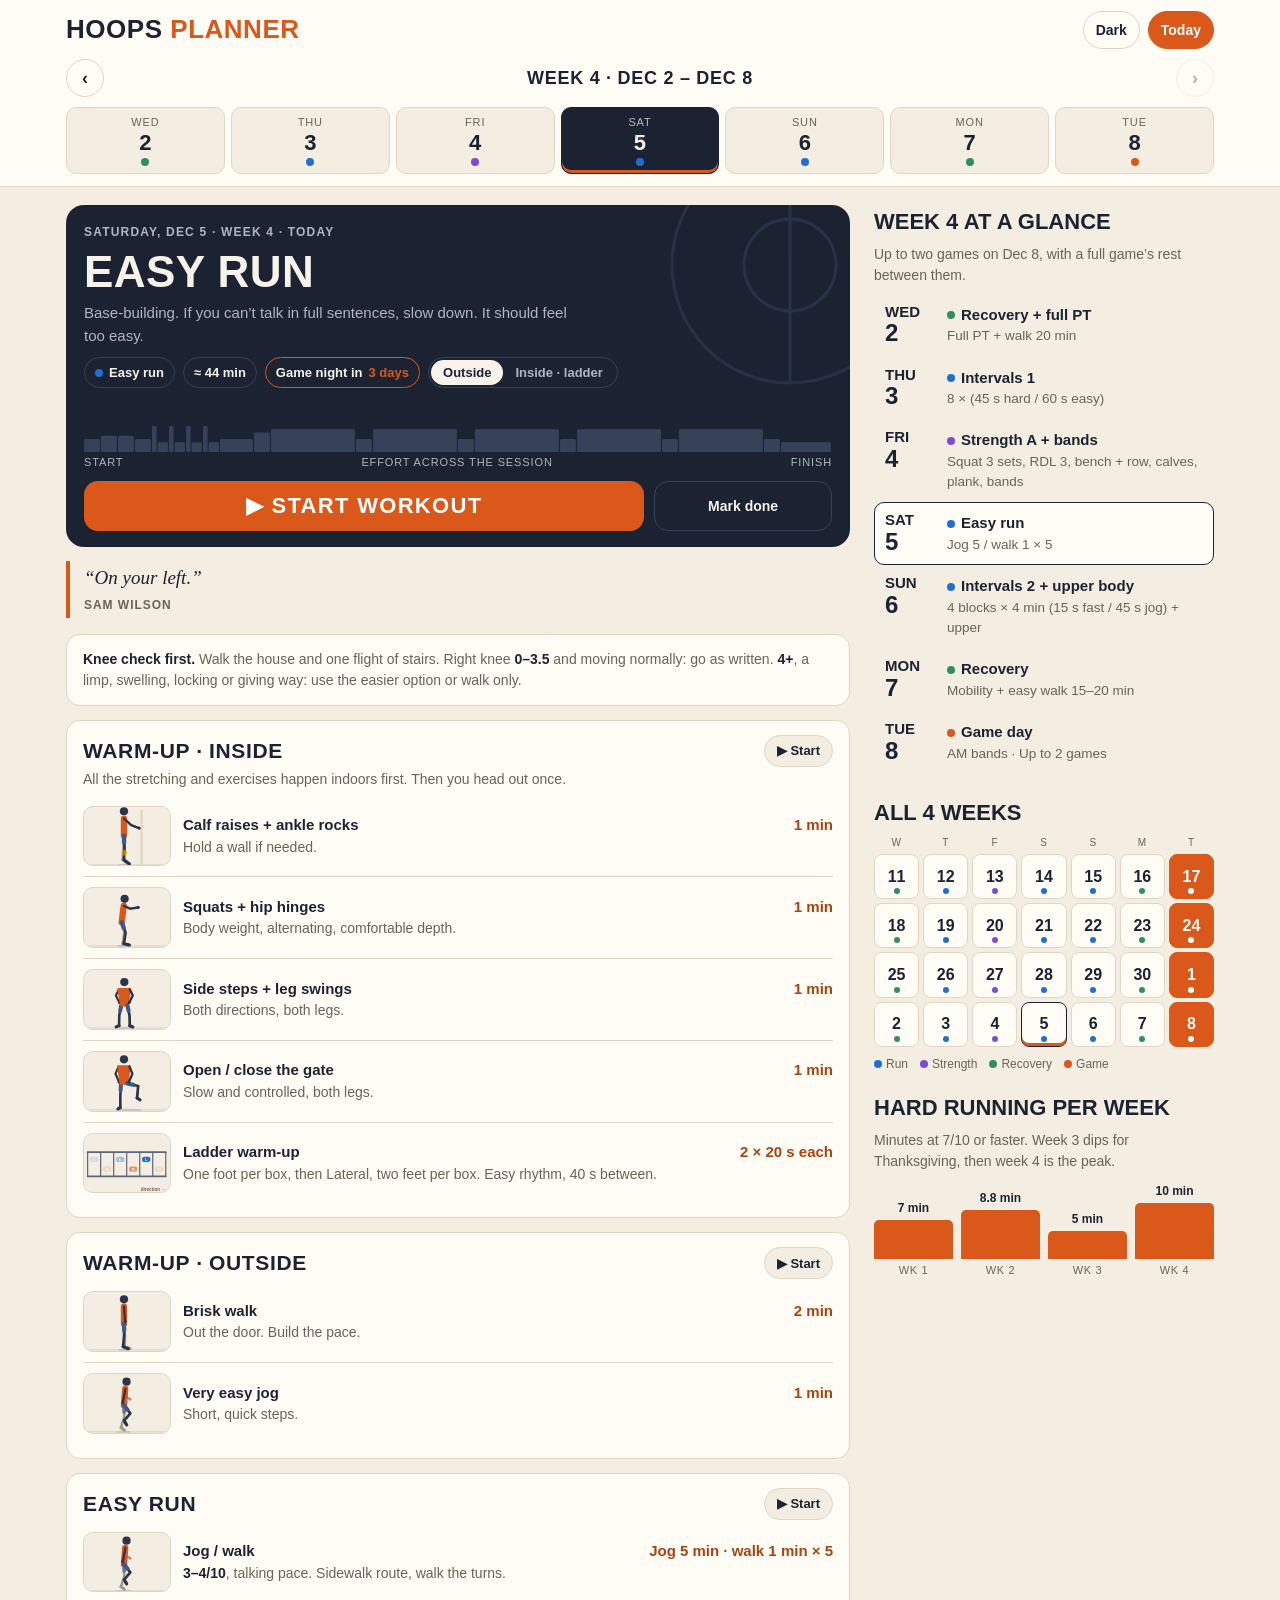
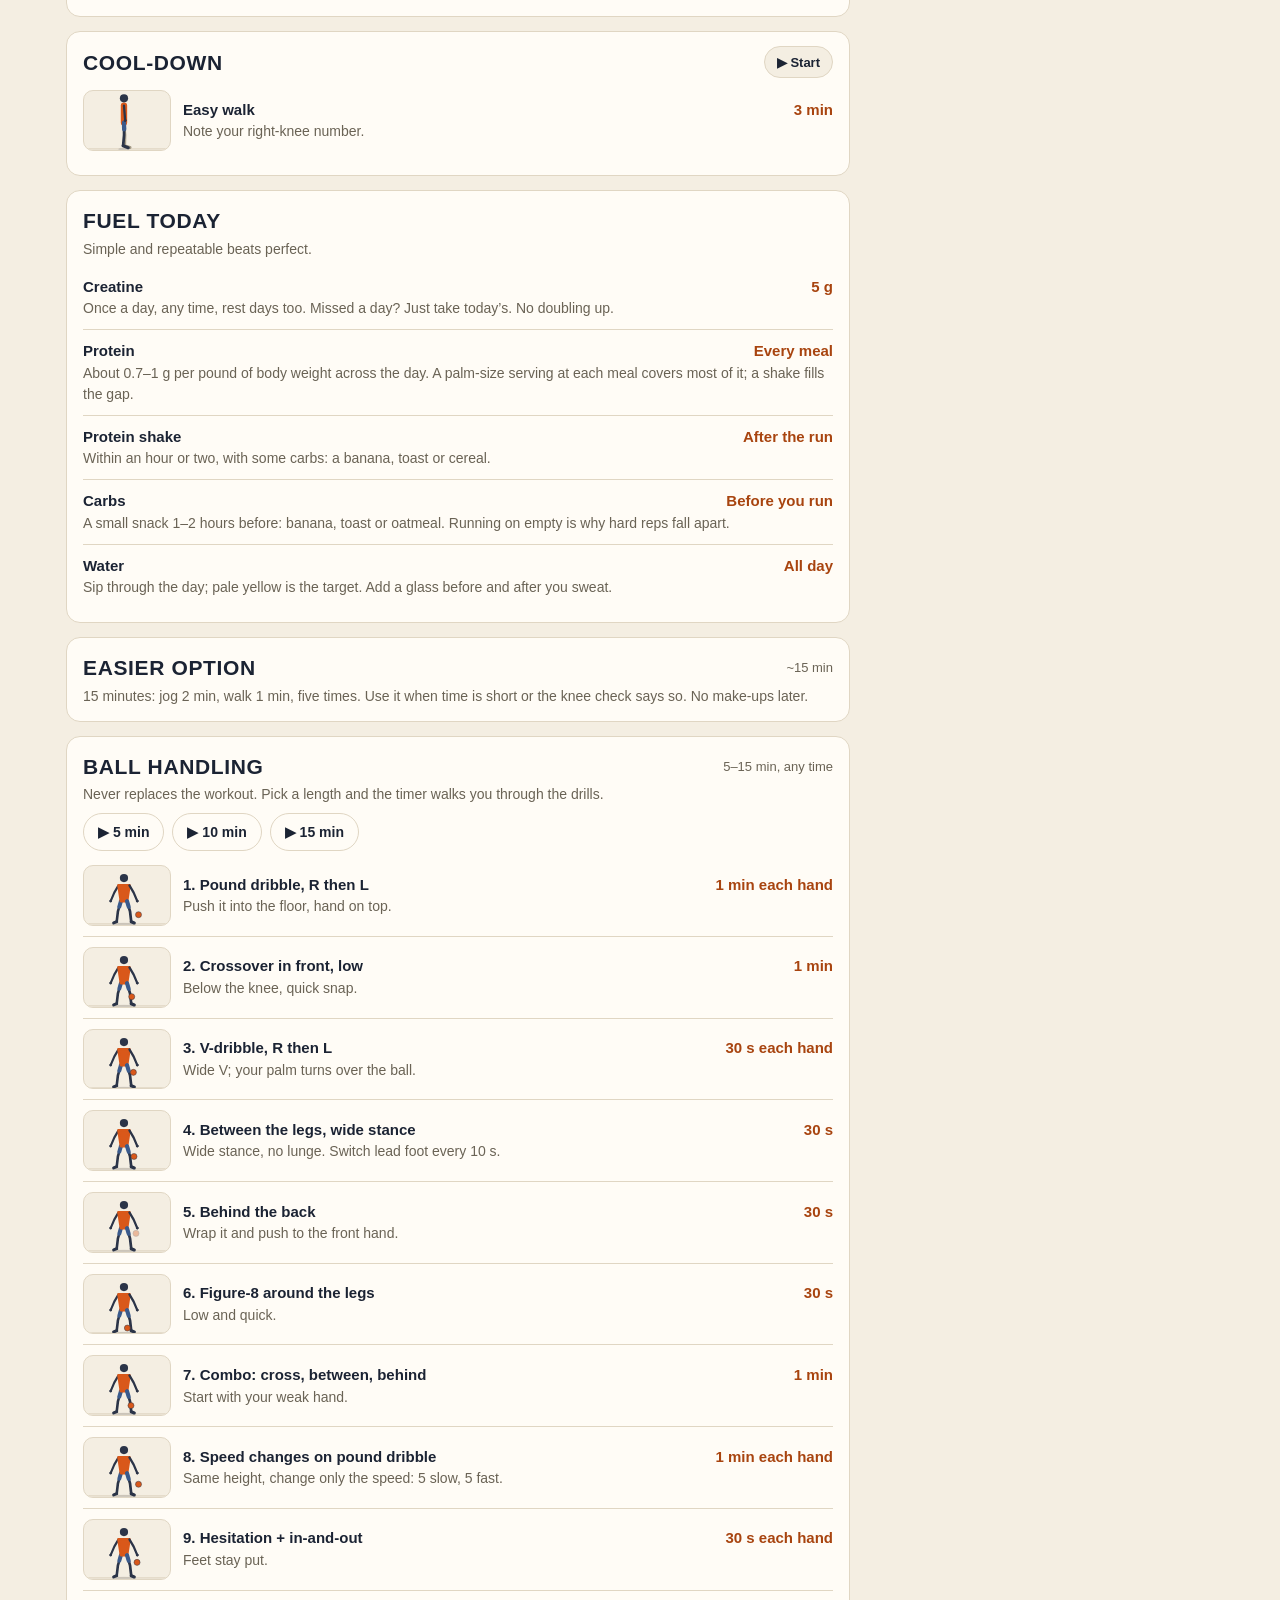
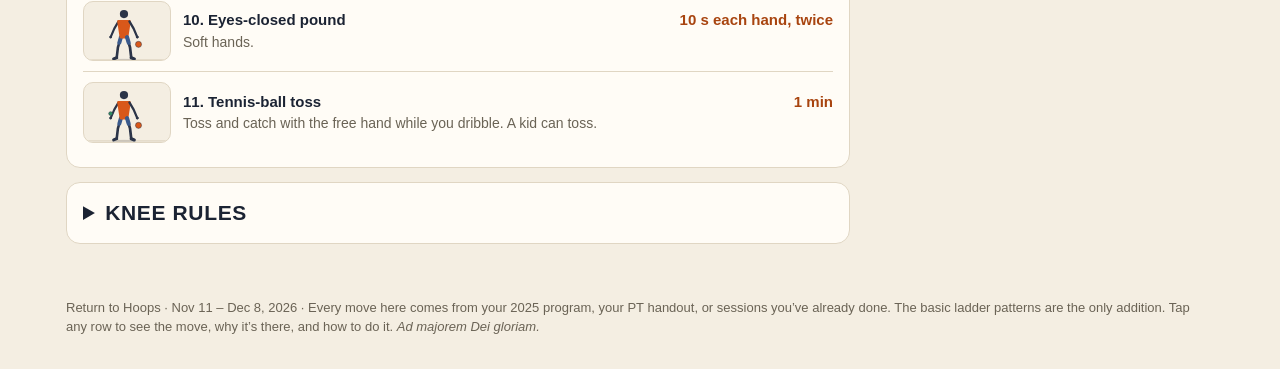
==== commit 31fd5dff: "Hoops Planner round 2: light mode, game-day routine, weights, quotes Co-Authored-By: Claude Opus 5.5" ====
--- a/hoops/index.html
+++ b/hoops/index.html
@@ -9,47 +9,47 @@
 <meta name="mobile-web-app-capable" content="yes">
 <meta name="apple-mobile-web-app-status-bar-style" content="default">
 <meta name="apple-mobile-web-app-title" content="Hoops">
-<meta name="theme-color" content="#ffffff" media="(prefers-color-scheme: light)">
-<meta name="theme-color" content="#172030" media="(prefers-color-scheme: dark)">
+<meta name="theme-color" id="tc" content="#fffcf6">
 <link rel="manifest" href="manifest.webmanifest">
 <link rel="apple-touch-icon" href="icon-180.png">
 <link rel="icon" type="image/png" href="icon-192.png">
 <style>
-/* Standalone build of the Hoops Planner for the iPhone Home Screen: system fonts, still thumbnails in lists (demos move in the tap sheet and the player), 30 fps animation cap, offline via sw.js. */
-:root{color-scheme:light;box-sizing:border-box;padding-top:env(safe-area-inset-top,0px);padding-bottom:env(safe-area-inset-bottom,0px)}
+/* Standalone build of the Hoops Planner for the iPhone Home Screen: system fonts, 30 fps animation cap, done-marks kept on the phone, offline via sw.js. Generated by build.py from the artifact source; edit the source, not this file. */
+:root{box-sizing:border-box;padding-top:env(safe-area-inset-top,0px);padding-bottom:env(safe-area-inset-bottom,0px)}
 html{scroll-padding-top:env(safe-area-inset-top,0px);-webkit-text-size-adjust:100%;background:var(--bg)}
 img{max-width:100%}
 [hidden]:not([hidden=until-found i]){display:none!important}
+/* Layout: sticky week strip; a dark "scoreboard" hero for the selected day with a Start button; a quote; the full workout below with a drawn, moving demo on every row; week and 4-week block beside it on wide screens. A full-screen guided player runs the session. Opens in light (warm paper) mode; the header button switches to dark and remembers it. */
 :root{
-  --bg:#f3f5f8; --surface:#ffffff; --ink:#152033; --muted:#5b6678; --line:#d5dce6;
-  --accent:#e2621b; --accent-ink:#b0480c;
-  --hero:#152033; --hero-ink:#f4f6fa; --hero-muted:#a9b4c6; --hero-line:#33415a;
-  --run:#1f6fd1; --lift:#7a4ad8; --rest:#2f8f62; --game:#e2621b; --ladder:#c2185b;
-  --warn-bg:#fff6dc; --warn-ink:#7a5a00;
+  --bg:#f4eee2; --surface:#fffcf6; --ink:#1b2333; --muted:#6a6355; --line:#e0d6c3;
+  --accent:#d9581a; --accent-ink:#a8440f;
+  --hero:#1b2333; --hero-ink:#f7f3ea; --hero-muted:#aeb6c4; --hero-line:#36425a;
+  --run:#1f6fd1; --lift:#7a4ad8; --rest:#2f8f62; --game:#d9581a; --ladder:#c2185b;
+  --fig:#2b3448; --fig-b:#a39a86; --kit:#d9581a; --kit2:#3a5a8c; --equip:#5d6676; --feel:#f0a800;
   --font-display:"Avenir Next Condensed","Arial Narrow",Arial,sans-serif;
   --font-body:-apple-system,BlinkMacSystemFont,"Segoe UI",Roboto,Helvetica,Arial,sans-serif;
+  --font-quote:"Iowan Old Style",Palatino,Georgia,serif;
+  color-scheme:light;
 }
-@media (prefers-color-scheme: dark){:root:not([data-theme="light"]){
+:root[data-hp="dark"]{
   --bg:#0e141e; --surface:#172030; --ink:#e8edf5; --muted:#9aa6b8; --line:#2b3748;
   --accent:#ff8a45; --accent-ink:#ffb27f;
   --hero:#1d2940; --hero-ink:#f4f6fa; --hero-muted:#a9b4c6; --hero-line:#3a4a66;
   --run:#6aa8ff; --lift:#b394ff; --rest:#5fcf9a; --game:#ff8a45; --ladder:#ff6fa6;
-  --warn-bg:#3a3214; --warn-ink:#ffd970; color-scheme:dark}}
-:root[data-theme="dark"]{
-  --bg:#0e141e; --surface:#172030; --ink:#e8edf5; --muted:#9aa6b8; --line:#2b3748;
-  --accent:#ff8a45; --accent-ink:#ffb27f;
-  --hero:#1d2940; --hero-ink:#f4f6fa; --hero-muted:#a9b4c6; --hero-line:#3a4a66;
-  --run:#6aa8ff; --lift:#b394ff; --rest:#5fcf9a; --game:#ff8a45; --ladder:#ff6fa6;
-  --warn-bg:#3a3214; --warn-ink:#ffd970; color-scheme:dark}
+  --fig:#e3e9f2; --fig-b:#66728a; --kit:#ff8a45; --kit2:#8ea4c8; --equip:#8f9bb0; --feel:#ffd24a;
+  color-scheme:dark}
 *{box-sizing:border-box}
-body{background:var(--bg);color:var(--ink);font-family:var(--font-body);font-size:15px;line-height:1.5;margin:0;padding:0}
+[hidden]{display:none!important}
+body{background:var(--bg);color:var(--ink);font-family:var(--font-body);font-size:15px;line-height:1.5;margin:0}
 body::before{content:"";position:fixed;inset:0 0 auto;height:env(safe-area-inset-top,0px);z-index:10;background:var(--surface)}
-button{font:inherit;color:inherit;touch-action:manipulation;-webkit-tap-highlight-color:transparent}
+button{font:inherit;color:inherit}
+body{padding:0} button{touch-action:manipulation;-webkit-tap-highlight-color:transparent} .sheet,.pmid{-webkit-overflow-scrolling:touch}
 .wrap{max-width:1180px;margin:0 auto;padding-left:max(16px,env(safe-area-inset-left,0px));padding-right:max(16px,env(safe-area-inset-right,0px))}
 header.top{position:sticky;top:env(safe-area-inset-top,0px);z-index:5;background:var(--surface);border-bottom:1px solid var(--line)}
-.top .wrap{padding-block:10px 12px;display:grid;gap:10px}
-.brand{display:flex;align-items:center;justify-content:space-between;gap:12px}
-.brand h1{font-family:var(--font-display);font-weight:700;font-size:26px;letter-spacing:.02em;margin:0;text-transform:uppercase}
+.top .wrap{padding-block:10px 12px;display:grid;grid-template-columns:minmax(0,1fr);gap:10px}
+.brand{display:flex;align-items:center;justify-content:space-between;gap:8px}
+.brand h1{font-family:var(--font-display);font-weight:700;font-size:clamp(20px,6vw,26px);letter-spacing:.02em;margin:0;text-transform:uppercase;flex:1;min-width:0;white-space:nowrap;overflow:hidden;text-overflow:ellipsis}
+.brand .btn{padding-inline:12px;flex:none}
 .brand h1 span{color:var(--accent)}
 .pill.gp{border-color:var(--accent)}
 .pill.gp b{color:var(--accent)}
@@ -57,6 +57,7 @@
 .btn:hover{border-color:var(--accent)}
 :focus-visible{outline:3px solid var(--accent);outline-offset:2px}
 .btn.primary{background:var(--accent);border-color:var(--accent);color:#fff}
+:root[data-hp="dark"] .btn.primary,:root[data-hp="dark"] .start,:root[data-hp="dark"] .pbot .main{color:#1a1206}
 .weekbar{display:flex;align-items:center;gap:8px}
 .weeklabel{font-family:var(--font-display);font-weight:600;font-size:18px;text-transform:uppercase;letter-spacing:.04em;flex:1;min-width:0;text-align:center}
 .arrow{width:38px;padding:0;font-size:18px}
@@ -98,16 +99,23 @@
 .start:hover{filter:brightness(1.07)}
 .donebtn{flex:1 1 auto;background:none;border:1px solid var(--hero-line);color:var(--hero-ink);border-radius:14px;padding:0 16px;font:600 14px var(--font-body);cursor:pointer;min-height:50px}
 .donebtn.on{background:var(--rest);border-color:var(--rest);color:#fff}
+/* quote */
+.quote{display:block;width:100%;text-align:left;background:none;border:0;border-left:4px solid var(--accent);padding:4px 4px 4px 14px;margin:2px 0 16px;cursor:pointer}
+.quote q{display:block;font-family:var(--font-quote);font-style:italic;font-size:19px;line-height:1.35;color:var(--ink);quotes:"\201C" "\201D";text-wrap:pretty}
+.quote cite{display:block;font-style:normal;font-size:12px;letter-spacing:.08em;text-transform:uppercase;color:var(--muted);font-weight:600;margin-top:5px}
+.quote cite span{opacity:.7;text-transform:none;letter-spacing:0;font-weight:500}
+.finish .quote{cursor:default;text-align:center;border-left:0;padding:0;margin:8px 0 0;max-width:44ch}
 /* cards */
 .card{background:var(--surface);border:1px solid var(--line);border-radius:14px;padding:14px 16px;margin-bottom:14px}
-.card h3{font-family:var(--font-display);font-size:21px;text-transform:uppercase;letter-spacing:.03em;margin:0 0 2px;display:flex;justify-content:space-between;gap:10px;flex-wrap:wrap;align-items:baseline}
+.card h3{font-family:var(--font-display);font-size:21px;text-transform:uppercase;letter-spacing:.03em;margin:0 0 2px;display:flex;justify-content:space-between;gap:10px;flex-wrap:wrap;align-items:center}
 .card h3 small{font-family:var(--font-body);font-size:13px;text-transform:none;letter-spacing:0;color:var(--muted);font-weight:500}
 .card .sub{color:var(--muted);margin:0 0 6px;font-size:14px}
+.bplay{font:600 13px/1 var(--font-body);text-transform:none;letter-spacing:0;border:1px solid var(--line);background:var(--bg);color:var(--ink);border-radius:999px;padding:7px 12px;cursor:pointer;min-height:32px}
+.bplay:hover{border-color:var(--accent)}
 .ex{display:grid;grid-template-columns:88px minmax(0,1fr);gap:12px;align-items:center;padding:10px 0;border:0;border-top:1px solid var(--line);background:none;width:100%;text-align:left;cursor:pointer}
 .ex.plain{grid-template-columns:minmax(0,1fr);cursor:default}
 .card .ex:first-of-type{border-top:0}
-.thumb{position:relative;background:var(--bg);border:1px solid var(--line);border-radius:10px;overflow:hidden;aspect-ratio:142/98;display:grid;place-items:center}
-.thumb .anim::after{content:"\25B6";position:absolute;right:5px;bottom:3px;font-size:9px;color:var(--muted)}
+.thumb{background:var(--bg);border:1px solid var(--line);border-radius:10px;overflow:hidden;aspect-ratio:142/98;display:grid;place-items:center}
 .anim svg{display:block;width:100%;height:auto}
 .ex .hd{display:flex;justify-content:space-between;gap:10px;flex-wrap:wrap}
 .ex .nm{font-weight:600}
@@ -115,6 +123,7 @@
 .ex .det{color:var(--muted);font-size:14px}
 .ex .det b{color:var(--ink);font-weight:600}
 .ex .tap{font-size:12px;color:var(--muted);font-weight:600}
+.load{display:inline-block;font-size:12.5px;font-weight:700;color:var(--lift);border:1px solid var(--lift);border-radius:6px;padding:1px 7px;margin-top:5px}
 .knee{font-size:14px;color:var(--muted);margin:0}
 .knee b{color:var(--ink)}
 details.rules summary{cursor:pointer;font-family:var(--font-display);font-size:21px;text-transform:uppercase;letter-spacing:.03em;font-weight:700}
@@ -153,24 +162,30 @@
 footer{color:var(--muted);font-size:13px;padding-block:0 32px}
 /* move sheet */
 .veil{position:fixed;inset:0;z-index:20;background:rgba(8,12,20,.55);display:grid;align-items:end;justify-items:center}
-.sheet{background:var(--surface);width:min(560px,100%);max-height:88%;overflow:auto;-webkit-overflow-scrolling:touch;border-radius:20px 20px 0 0;padding:16px max(18px,env(safe-area-inset-right,0px)) calc(18px + env(safe-area-inset-bottom,0px)) max(18px,env(safe-area-inset-left,0px))}
+.sheet{background:var(--surface);width:min(560px,100%);max-height:88%;overflow:auto;border-radius:20px 20px 0 0;padding:16px max(18px,env(safe-area-inset-right,0px)) calc(18px + env(safe-area-inset-bottom,0px)) max(18px,env(safe-area-inset-left,0px))}
 .sheet h4{font-family:var(--font-display);font-size:26px;text-transform:uppercase;margin:10px 0 4px}
-.sheet .big{background:var(--bg);border:1px solid var(--line);border-radius:14px;overflow:hidden}
+.sheet .big{background:var(--bg);border:1px solid var(--line);border-radius:14px;overflow:hidden;margin-top:6px}
 .sheet ol{margin:8px 0 0;padding-left:20px}
 .sheet li{margin:4px 0}
 .sheet .x{float:right}
+.whybox{background:var(--bg);border-left:3px solid var(--accent);border-radius:0 10px 10px 0;padding:8px 12px;margin:10px 0 0;font-size:14.5px}
+.whybox b{font-family:var(--font-display);text-transform:uppercase;letter-spacing:.06em;font-size:14px;color:var(--accent-ink);margin-right:6px}
+.feel{font-size:13.5px;color:var(--muted);margin:8px 0 0}
+.feel i{display:inline-block;width:10px;height:10px;border-radius:50%;background:var(--feel);margin-right:6px;vertical-align:-1px}
 /* player */
 .player{position:fixed;inset:0;z-index:30;background:var(--bg);display:grid;grid-template-rows:auto minmax(0,1fr) auto;gap:10px;padding:calc(env(safe-area-inset-top,0px) + 10px) max(16px,env(safe-area-inset-right,0px)) calc(env(safe-area-inset-bottom,0px) + 14px) max(16px,env(safe-area-inset-left,0px))}
 .ptop{display:flex;align-items:center;gap:10px}
 .pbar{flex:1;height:6px;background:var(--line);border-radius:3px;overflow:hidden}
 .pbar i{display:block;height:100%;width:0;background:var(--accent)}
-.pmid{overflow:auto;display:grid;align-content:start;justify-items:center;gap:8px;text-align:center}
+.pmid{overflow:auto;display:grid;grid-auto-rows:max-content;grid-template-columns:minmax(0,1fr);align-content:start;justify-items:center;gap:8px;text-align:center}
 .pmid .k{font-size:12px;text-transform:uppercase;letter-spacing:.1em;color:var(--muted);font-weight:600}
 .pmid h2{font-family:var(--font-display);font-size:38px;line-height:1;margin:0;text-transform:uppercase;text-wrap:balance}
 .pmid .dose{font-weight:700;color:var(--accent-ink);font-size:17px}
+.pmid .load{margin-top:0;font-size:14px}
 .pmid .big{width:min(400px,100%);background:var(--surface);border:1px solid var(--line);border-radius:16px;overflow:hidden}
 .pmid .cue{color:var(--muted);max-width:52ch;margin:0}
 .pmid .cue b{color:var(--ink)}
+.pmid .whybox{text-align:left;max-width:52ch;margin:0}
 .clockbox{width:min(400px,100%);border-radius:16px;padding:12px;background:var(--hero);color:var(--hero-ink)}
 .clockbox.work{background:var(--accent);color:#fff}
 .clockbox .ph{font-family:var(--font-display);font-size:22px;text-transform:uppercase;letter-spacing:.05em}
@@ -179,7 +194,7 @@
 .pbot{display:grid;grid-template-columns:auto minmax(0,1fr) auto;gap:10px;width:min(560px,100%);margin:0 auto}
 .pbot .main{background:var(--accent);color:#fff;border:0;border-radius:14px;padding:16px;font:700 24px/1 var(--font-display);letter-spacing:.05em;text-transform:uppercase;cursor:pointer}
 .pbot .side{border:1px solid var(--line);background:var(--surface);border-radius:14px;padding:0 16px;font:600 14px var(--font-body);cursor:pointer}
-.finish{display:grid;gap:10px;justify-items:center;padding-top:8vh}
+.finish{display:grid;gap:10px;justify-items:center;padding-top:6vh}
 .finish .tick{width:92px;height:92px;border-radius:50%;background:var(--rest);color:#fff;display:grid;place-items:center;font-size:48px}
 @media (prefers-reduced-motion:reduce){*{transition:none!important}}
 </style>
@@ -190,6 +205,7 @@
   <div class="wrap">
     <div class="brand">
       <h1>Hoops <span>Planner</span></h1>
+      <button class="btn" id="themeBtn" type="button" aria-label="Switch between light and dark">Dark</button>
       <button class="btn primary" id="todayBtn" type="button">Today</button>
     </div>
     <div class="weekbar">
@@ -211,7 +227,7 @@
     <aside><div class="pane" id="weekPane"></div><div class="pane" id="blockPane"></div></aside>
   </div>
 </main>
-<div class="wrap"><footer>Return to Hoops · Nov 11 – Dec 8, 2026 · Every move here comes from your 2025 program, your PT handout, or sessions you&rsquo;ve already done. The four basic ladder patterns are the only addition. Tap any row to see the move in motion.</footer></div>
+<div class="wrap"><footer>Return to Hoops · Nov 11 – Dec 8, 2026 · Every move here comes from your 2025 program, your PT handout, or sessions you&rsquo;ve already done. The basic ladder patterns are the only addition. Tap any row to see the move, why it&rsquo;s there, and how to do it. <i>Ad majorem Dei gloriam.</i></footer></div>
 <div class="veil" id="veil" hidden><div class="sheet" id="sheet" role="dialog" aria-modal="true"></div></div>
 <div class="player" id="player" hidden role="dialog" aria-modal="true"></div>
 
@@ -219,11 +235,20 @@
 (function(){
 "use strict";
 const $=s=>document.querySelector(s);
+const first=a=>Array.isArray(a)?a[0]:a;
+/* ================= theme ================= */
+let theme="light";try{if(localStorage.getItem("hoops.theme")==="dark")theme="dark"}catch(e){}
+function applyTheme(){const r=document.documentElement;if(theme==="dark")r.setAttribute("data-hp","dark");else r.removeAttribute("data-hp");
+ const tc=document.getElementById("tc");if(tc)tc.setAttribute("content",theme==="dark"?"#172030":"#fffcf6");
+ const b=$("#themeBtn");if(b){b.textContent=theme==="dark"?"Light":"Dark";b.setAttribute("aria-pressed",theme==="dark")}}
+applyTheme();
+$("#themeBtn").addEventListener("click",()=>{theme=theme==="dark"?"light":"dark";try{localStorage.setItem("hoops.theme",theme)}catch(e){}applyTheme()});
 /* ================= drawn demos ================= */
 const NS="http://www.w3.org/2000/svg";
 function E(n,a){const e=document.createElementNS(NS,n);for(const k in a)e.setAttribute(k,a[k]);return e}
 function P(b,o){return Object.assign({},b,o)}
 function SH(p,dx,dy,keep){const o={};for(const k in p)o[k]=(keep&&keep.indexOf(k)>=0)?p[k]:[p[k][0]+dx,p[k][1]+dy];return o}
+const SWAP=p=>P(p,{kf:p.kb,af:p.ab,tf:p.tb,kb:p.kf,ab:p.af,tb:p.tf,ef:p.eb,hf:p.hb,eb:p.ef,hb:p.hf});
 const ST={hd:[100,22],nk:[100,31],hp:[100,62],kf:[101,83],af:[100,102],tf:[109,104],kb:[99,83],ab:[98,102],tb:[107,104],ef:[101,47],hf:[103,62],eb:[99,47],hb:[100,62]};
 const FR={hd:[100,22],nk:[100,31],hp:[100,62],kf:[106,83],af:[106,102],tf:[110,104],kb:[94,83],ab:[94,102],tb:[90,104],ef:[114,46],hf:[108,60],eb:[86,46],hb:[92,60]};
 const AS={hd:[100,30],nk:[100,39],hp:[100,68],kf:[108,85],af:[108,102],tf:[113,104],kb:[92,85],ab:[92,102],tb:[87,104],ef:[114,52],hf:[108,64],eb:[86,52],hb:[92,64]};
@@ -231,39 +256,46 @@
 const SQB={hd:[104,44],nk:[100,52],hp:[86,79],kf:[107,84],af:[100,102],tf:[109,104],kb:[105,84],ab:[98,102],tb:[107,104],ef:[112,56],hf:[125,54],eb:[112,56],hb:[125,54]};
 const HNG={hd:[125,45],nk:[117,50],hp:[90,63],kf:[99,83],af:[100,102],tf:[109,104],kb:[97,83],ab:[98,102],tb:[107,104],ef:[118,66],hf:[117,82],eb:[118,66],hb:[117,82]};
 const RUNA={hd:[105,22],nk:[103,31],hp:[100,61],kf:[115,72],af:[110,90],tf:[118,94],kb:[93,81],ab:[80,92],tb:[76,99],ef:[92,43],hf:[98,55],eb:[111,44],hb:[119,36]};
-const RUNB=P(RUNA,{kf:RUNA.kb,af:RUNA.ab,tf:RUNA.tb,kb:RUNA.kf,ab:RUNA.af,tb:RUNA.tf,ef:RUNA.eb,hf:RUNA.hb,eb:RUNA.ef,hb:RUNA.hf});
+const RUNM={hd:[104,23],nk:[102,32],hp:[100,62],kf:[103,82],af:[100,101],tf:[109,104],kb:[109,76],ab:[97,86],tb:[100,94],ef:[99,47],hf:[107,57],eb:[103,47],hb:[98,58]};
+const RUN4=[RUNA,RUNM,SWAP(RUNA),SWAP(RUNM)];
+const CHOP={hd:[102,34],nk:[100,43],hp:[94,70],kf:[108,82],af:[106,101],tf:[115,104],kb:[98,86],ab:[90,102],tb:[99,104],ef:[104,56],hf:[114,54],eb:[100,57],hb:[108,60]};
+const CLOSE={hd:[103,38],nk:[100,47],hp:[92,74],kf:[110,84],af:[112,102],tf:[121,104],kb:[92,88],ab:[82,102],tb:[91,104],ef:[110,42],hf:[116,26],eb:[104,60],hb:[114,64]};
 const WKA=P(ST,{kf:[108,82],af:[112,101],tf:[121,103],kb:[94,83],ab:[88,100],tb:[96,104],ef:[96,47],hf:[92,60],eb:[105,46],hb:[110,58]});
-const WKB=P(WKA,{kf:WKA.kb,af:WKA.ab,tf:WKA.tb,kb:WKA.kf,ab:WKA.af,tb:WKA.tf,ef:WKA.eb,hf:WKA.hb,eb:WKA.ef,hb:WKA.hf});
+const WKB=SWAP(WKA);
 const BRD={hd:[58,97],nk:[67,99],hp:[98,99],kf:[112,84],af:[122,101],tf:[131,104],kb:[110,84],ab:[120,101],tb:[129,104],ef:[80,101],hf:[94,102],eb:[80,101],hb:[94,102]};
 const BRU=P(BRD,{nk:[69,99],hp:[98,85],kf:[119,82],kb:[117,82]});
 const PLK={hd:[157,84],nk:[148,87],hp:[119,93],kf:[99,97],af:[80,100],tf:[82,104],kb:[97,97],ab:[78,100],tb:[80,104],ef:[149,101],hf:[162,102],eb:[149,101],hb:[162,102]};
 const ROWD={hd:[130,54],nk:[121,58],hp:[91,61],kb:[92,78],ab:[76,77],tb:[72,80],kf:[88,82],af:[84,102],tf:[93,104],eb:[122,70],hb:[122,79],ef:[121,75],hf:[121,90]};
 const IRD={hd:[131,50],nk:[122,56],hp:[98,76],kf:[84,88],af:[68,101],tf:[70,104],kb:[82,88],ab:[66,101],tb:[68,104],ef:[123,73],hf:[123,88],eb:[123,73],hb:[123,88]};
-const PRD={hd:[58,97],nk:[67,99],hp:[98,100],kf:[112,84],af:[122,101],tf:[131,104],kb:[110,84],ab:[120,101],tb:[129,104],ef:[72,102],hf:[72,87],eb:[72,102],hb:[72,87]};
+const PRB={hd:[58,76],nk:[67,79],hp:[98,80],kf:[117,80],af:[121,101],tf:[130,104],kb:[115,80],ab:[119,101],tb:[128,104],ef:[73,92],hf:[73,77],eb:[73,92],hb:[73,77]};
 const L=(x1,y1,x2,y2,w)=>["line",{x1,y1,x2,y2,stroke:"var(--line)","stroke-width":w||4,"stroke-linecap":"round"}];
+const Q=(x1,y1,x2,y2,w)=>["line",{x1,y1,x2,y2,stroke:"var(--equip)","stroke-width":w||3,"stroke-linecap":"round"}];
+const BENCH=[["rect",{x:52,y:85,width:64,height:5,rx:2,fill:"var(--equip)"}],Q(60,90,60,104),Q(108,90,108,104)];
 const bounce=(u)=>Math.abs(Math.sin(Math.PI*u));
 const ANIM={
  walk:{kf:[WKA,WKB],dur:1.1},
- calf:{kf:[P(ST,{ef:[112,44],hf:[125,46],eb:[112,44],hb:[125,46]}),P(SH(ST,0,-5,["tf","tb"]),{ef:[112,40],hf:[125,45],eb:[112,40],hb:[125,45]})],dur:2,props:[L(129,16,129,104)]},
+ calf:{kf:[P(ST,{ef:[112,44],hf:[125,46],eb:[112,44],hb:[125,46]}),P(SH(ST,0,-5,["tf","tb"]),{ef:[112,40],hf:[125,45],eb:[112,40],hb:[125,45]})],dur:2,props:[L(129,16,129,104)],focus:["kf","af",.4]},
+ calfdb:{kf:[P(ST,{ef:[112,44],hf:[125,46]}),P(SH(ST,0,-5,["tf","tb"]),{ef:[112,40],hf:[125,45]})],dur:2.4,props:[L(129,16,129,104)],held:"db1",heldAt:"hb",focus:["kf","af",.4]},
  squatbw:{kf:[P(ST,{ef:[110,40],hf:[123,38],eb:[110,40],hb:[123,38]}),SQB],dur:2.6},
- kbsquat:{kf:[P(ST,{ef:[103,47],hf:[107,40],eb:[103,47],hb:[107,40]}),P(SQB,{ef:[104,66],hf:[108,59],eb:[104,66],hb:[108,59]})],dur:2.8,held:"kb"},
+ kbsquat:{kf:[P(ST,{ef:[103,47],hf:[107,40],eb:[103,47],hb:[107,40]}),P(SQB,{ef:[104,66],hf:[108,59],eb:[104,66],hb:[108,59]})],dur:2.8,held:"kb",focus:["hp","kf",.55]},
  hinge:{kf:[ST,HNG],dur:2.6},
- rdl:{kf:[ST,HNG],dur:3,held:"db"},
+ rdl:{kf:[ST,HNG],dur:3,held:"db",focus:["hp","kf",.5]},
  swing:{kf:[P(ST,{kf:[113,79],af:[124,94],tf:[132,91],ef:[96,48],hf:[101,60]}),P(ST,{kf:[91,81],af:[80,95],tf:[86,100],ef:[96,48],hf:[101,60]})],dur:1.5},
- jog:{kf:[RUNA,RUNB],dur:.95},
- run:{kf:[RUNA,RUNB],dur:.58},
+ jog:{kf:RUN4,dur:1.05,loop:"cycle",lin:1},
+ run:{kf:RUN4,dur:.68,loop:"cycle",lin:1},
+ closeout:{kf:[RUNA,RUNM,SWAP(RUNA),CHOP,CLOSE,CLOSE,CLOSE],dur:4.4,loop:"cycle",props:[["path",{d:"M155 104L160 91L165 104Z",fill:"var(--accent)"}]]},
  gate:{kf:[FR,P(FR,{kf:[106,68],af:[106,86],tf:[109,90]}),P(FR,{kf:[124,66],af:[122,86],tf:[127,89]})],dur:3,loop:"cycle",hw:5,sw:9},
  sidestep:{kf:[AS,P(SH(AS,6,0,["kb","ab","tb"]),{kf:[120,85],af:[124,102],tf:[129,104],kb:[94,85]}),SH(AS,16,0)],dur:2,hw:5,sw:9},
  bandwalk:{kf:[AS,P(SH(AS,6,0,["kb","ab","tb"]),{kf:[120,85],af:[124,102],tf:[129,104],kb:[94,85]}),SH(AS,16,0)],dur:3,hw:5,sw:9,band:1},
- bridge:{kf:[BRD,BRU],dur:2.8,sho:[3,0],band:2},
- slbridge:{kf:[P(BRD,{kb:[118,92],ab:[137,86],tb:[141,80]}),P(BRU,{kb:[118,77],ab:[137,70],tb:[141,64]})],dur:2.8,sho:[3,0]},
+ bridge:{kf:[BRD,BRU],dur:2.8,sho:[3,0],band:2,focus:["hp","kf",.12]},
+ slbridge:{kf:[P(BRD,{kb:[118,92],ab:[137,86],tb:[141,80]}),P(BRU,{kb:[118,77],ab:[137,70],tb:[141,64]})],dur:2.8,sho:[3,0],focus:["hp","kf",.12]},
  inchworm:{kf:[{hd:[107,94],nk:[103,86],hp:[84,62],kf:[83,83],af:[80,102],tf:[89,104],kb:[81,83],ab:[78,102],tb:[87,104],ef:[104,96],hf:[103,103],eb:[104,96],hb:[103,103]},
    {hd:[156,73],nk:[147,77],hp:[118,87],kf:[99,94],af:[80,100],tf:[82,104],kb:[97,94],ab:[78,100],tb:[80,104],ef:[148,91],hf:[148,103],eb:[148,91],hb:[148,103]}],dur:4},
- press:{kf:[PRD,P(PRD,{ef:[71,87],hf:[71,73],eb:[71,87],hb:[71,73]})],dur:2.6,sho:[3,0],held:"db"},
- row:{kf:[ROWD,P(ROWD,{ef:[112,56],hf:[116,71]})],dur:2.4,held:"db1",props:[["rect",{x:70,y:80,width:70,height:5,rx:2,fill:"var(--line)"}],L(78,85,78,104,3),L(132,85,132,104,3)]},
- irow:{kf:[IRD,P(IRD,{ef:[112,62],hf:[117,76],eb:[112,62],hb:[117,76]})],dur:3,held:"db",props:[L(86,93,126,59,7),L(112,74,112,104,3),L(96,104,128,104,3)]},
- plank:{kf:[PLK,P(PLK,{hp:[119,91.5]})],dur:3.4},
- stops:{path:1,pts:[[44,60],[150,60]],cones:[[158,60]],ticks:[52,64,76,88,100,112,123,131,137,141],brakeFrom:6,label:"brake over 3–4 steps"},
+ press:{kf:[PRB,P(PRB,{ef:[72,66],hf:[72,52],eb:[72,66],hb:[72,52]})],dur:2.8,sho:[3,0],held:"db",props:BENCH,focus:["nk","hp",.2]},
+ row:{kf:[ROWD,P(ROWD,{ef:[112,56],hf:[116,71]})],dur:2.4,held:"db1",props:[["rect",{x:70,y:80,width:70,height:5,rx:2,fill:"var(--equip)"}],Q(78,85,78,104),Q(132,85,132,104)],focus:["nk","hp",.35]},
+ irow:{kf:[IRD,P(IRD,{ef:[112,62],hf:[117,76],eb:[112,62],hb:[117,76]})],dur:3,held:"db",props:[Q(86,93,126,59,7),Q(112,74,112,104),Q(96,104,128,104)]},
+ plank:{kf:[PLK,P(PLK,{hp:[119,91.5]})],dur:3.4,focus:["nk","hp",.62]},
+ stops:{path:1,pts:[[44,60],[150,60]],cones:[[158,60]],ticks:[52,64,76,88,100,112,123,131,137,141],brakeFrom:6,label:"sprint → chop → stop low"},
  cuts:{path:2,pts:[[42,86],[78,44],[114,86],[150,44],[170,62]],cones:[[78,36],[114,94],[150,36]],label:"plant outside foot, push off at 45°"}
 };
 const BALL={
@@ -282,33 +314,46 @@
 function lerpPose(def,t){const kf=def.kf,n=kf.length;if(n===1)return kf[0];let a,b,f;
  if(def.loop==="cycle"){const x=t*n,i=Math.floor(x)%n;f=x-Math.floor(x);a=i;b=(i+1)%n}
  else{const s=2*(n-1),x=t*s,i=Math.min(s-1,Math.floor(x));f=x-i;if(i<n-1){a=i;b=i+1}else{a=s-i;b=s-i-1}}
- f=f*f*(3-2*f);const A=kf[a],B=kf[b],o={};for(const k in A){const q=B[k]||A[k];o[k]=[A[k][0]+(q[0]-A[k][0])*f,A[k][1]+(q[1]-A[k][1])*f]}return o}
+ if(!def.lin)f=f*f*(3-2*f);const A=kf[a],B=kf[b],o={};for(const k in A){const q=B[k]||A[k];o[k]=[A[k][0]+(q[0]-A[k][0])*f,A[k][1]+(q[1]-A[k][1])*f]}return o}
 const pt=a=>a.map(p=>p[0].toFixed(1)+","+p[1].toFixed(1)).join(" ");
+const mid=(a,b,f)=>[a[0]+(b[0]-a[0])*f,a[1]+(b[1]-a[1])*f];
+const tr=(x,y)=>"translate("+x.toFixed(1)+","+y.toFixed(1)+")";
+/* The figure: jersey torso, shorts, shoes, far-side limbs in a lighter tone, real-looking weights, a soft ground shadow and a pulsing "feel it here" dot. */
 function mountFig(host,def,ballFn){
  const s=E("svg",{viewBox:"34 10 142 98","aria-hidden":"true"});
  s.appendChild(E("line",{x1:34,y1:105.5,x2:176,y2:105.5,stroke:"var(--line)","stroke-width":2}));
+ const shd=E("ellipse",{cy:106,ry:2.4,fill:"var(--fig)",opacity:.14});s.appendChild(shd);
  (def.props||[]).forEach(p=>s.appendChild(E(p[0],p[1])));
- const mk=(c,w)=>{const l=E("polyline",{fill:"none",stroke:c,"stroke-width":w,"stroke-linecap":"round","stroke-linejoin":"round"});s.appendChild(l);return l};
- const bl=mk("var(--muted)",4),ba=mk("var(--muted)",3.5),to=mk("var(--ink)",5.5);
- const hd=E("circle",{r:6.5,fill:"var(--ink)"});s.appendChild(hd);
- const fl=mk("var(--ink)",4),fa=mk("var(--ink)",3.5);
- let bandEl=null,held=[],balls=[];
+ const mk=(c,w,o)=>{const l=E("polyline",{fill:"none",stroke:c,"stroke-width":w,"stroke-linecap":"round","stroke-linejoin":"round"});if(o)l.setAttribute("opacity",o);s.appendChild(l);return l};
+ const dot=(c,r)=>{const d=E("circle",{r,fill:c});s.appendChild(d);return d};
+ const hw=def.hw||0,sw=def.sw||0,so=def.sho||[0,3],front=!!sw,cb=front?"var(--fig)":"var(--fig-b)";
+ const ba=mk(cb,3.6),bh=dot(cb,2.3),bl=mk(cb,4.3),bs=mk("var(--kit2)",6.6,front?1:.55),bf=mk(cb,5);
+ const to=front?E("polygon",{fill:"var(--kit)",stroke:"var(--kit)","stroke-width":4.5,"stroke-linejoin":"round"}):E("polyline",{fill:"none",stroke:"var(--kit)","stroke-width":10.5,"stroke-linecap":"round"});s.appendChild(to);
+ const hd=dot("var(--fig)",6.8);
+ const fl=mk("var(--fig)",4.5),fs=mk("var(--kit2)",6.8),ff=mk("var(--fig)",5.2),fa=mk("var(--fig)",3.8),fh=dot("var(--fig)",2.4);
+ let bandEl=null,held=[],balls=[],foc=null;
+ const mkDB=()=>{const g=E("g",{});g.appendChild(E("rect",{x:-6,y:-1.4,width:12,height:2.8,rx:1,fill:"var(--equip)"}));g.appendChild(E("rect",{x:-8,y:-4.2,width:3.6,height:8.4,rx:1.2,fill:"var(--equip)"}));g.appendChild(E("rect",{x:4.4,y:-4.2,width:3.6,height:8.4,rx:1.2,fill:"var(--equip)"}));s.appendChild(g);return g};
+ const mkKB=()=>{const g=E("g",{});g.appendChild(E("circle",{cx:0,cy:-5.4,r:3,fill:"none",stroke:"var(--equip)","stroke-width":1.9}));g.appendChild(E("circle",{cx:0,cy:0,r:5.6,fill:"var(--equip)"}));s.appendChild(g);return g};
  if(def.band)bandEl=mk("var(--ladder)",3);
- if(def.held==="kb"){held=[E("circle",{r:5.5,fill:"var(--accent)"})]}
- else if(def.held){held=[E("rect",{width:11,height:6,rx:2,fill:"var(--accent)"})];if(def.held==="db")held.push(E("rect",{width:11,height:6,rx:2,fill:"var(--accent)"}))}
- held.forEach(h=>s.appendChild(h));
- if(ballFn){ballFn(0).forEach(()=>{const c=E("circle",{r:5,fill:"var(--accent)"});s.appendChild(c);balls.push(c)})}
+ if(def.held==="kb")held=[mkKB()];else if(def.held==="db")held=[mkDB(),mkDB()];else if(def.held==="db1")held=[mkDB()];
+ if(def.focus){foc=E("circle",{fill:"var(--feel)"});s.appendChild(foc)}
+ if(ballFn){ballFn(0).forEach(()=>{const c=E("circle",{r:5,fill:"var(--accent)",stroke:"var(--fig)","stroke-width":.8});s.appendChild(c);balls.push(c)})}
  host.appendChild(s);
- const hw=def.hw||0,sw=def.sw||0,so=def.sho||[0,3];
  return now=>{const t=(now/def.dur)%1,p=lerpPose(def,t);
-  const hf=[p.hp[0]+hw,p.hp[1]],hb=[p.hp[0]-hw,p.hp[1]],sf=[p.nk[0]+so[0]+sw,p.nk[1]+so[1]],sb=[p.nk[0]+so[0]-sw,p.nk[1]+so[1]];
-  bl.setAttribute("points",pt([hb,p.kb,p.ab,p.tb]));ba.setAttribute("points",pt([sb,p.eb,p.hb]));
-  to.setAttribute("points",pt(sw?[sb,sf,p.nk,p.hp,hf,hb]:[p.nk,p.hp]));
+  const hF=[p.hp[0]+hw,p.hp[1]],hB=[p.hp[0]-hw,p.hp[1]],sF=[p.nk[0]+so[0]+sw,p.nk[1]+so[1]],sB=[p.nk[0]+so[0]-sw,p.nk[1]+so[1]];
+  const xs=[p.hd[0],p.hp[0],p.af[0],p.ab[0]],mn=Math.min.apply(null,xs),mx=Math.max.apply(null,xs);
+  shd.setAttribute("cx",((mn+mx)/2).toFixed(1));shd.setAttribute("rx",((mx-mn)/2+8).toFixed(1));
+  ba.setAttribute("points",pt([sB,p.eb,p.hb]));bh.setAttribute("cx",p.hb[0]);bh.setAttribute("cy",p.hb[1]);
+  bl.setAttribute("points",pt([hB,p.kb,p.ab]));bs.setAttribute("points",pt([hB,mid(hB,p.kb,.55)]));bf.setAttribute("points",pt([p.ab,p.tb]));
+  to.setAttribute("points",front?pt([sB,sF,hF,hB]):pt([mid(p.nk,p.hp,.1),p.hp]));
   hd.setAttribute("cx",p.hd[0]);hd.setAttribute("cy",p.hd[1]);
-  fl.setAttribute("points",pt([hf,p.kf,p.af,p.tf]));fa.setAttribute("points",pt([sf,p.ef,p.hf]));
+  fl.setAttribute("points",pt([hF,p.kf,p.af]));fs.setAttribute("points",pt([hF,mid(hF,p.kf,.55)]));ff.setAttribute("points",pt([p.af,p.tf]));
+  fa.setAttribute("points",pt([sF,p.ef,p.hf]));fh.setAttribute("cx",p.hf[0]);fh.setAttribute("cy",p.hf[1]);
   if(bandEl)bandEl.setAttribute("points",def.band===2?pt([[p.kf[0]-4,p.kf[1]+3],[p.kf[0]+3,p.kf[1]-4]]):pt([[p.kb[0],p.kb[1]-5],[p.kf[0],p.kf[1]-5]]));
-  if(def.held==="kb"){held[0].setAttribute("cx",p.hf[0]+2);held[0].setAttribute("cy",p.hf[1]+5)}
-  else if(held.length){held[0].setAttribute("x",p.hf[0]-5.5);held[0].setAttribute("y",p.hf[1]-1);if(held[1]){held[1].setAttribute("x",p.hb[0]-5.5+(sw?0:.01));held[1].setAttribute("y",p.hb[1]-1)}}
+  const H=def.heldAt==="hb"?p.hb:p.hf;
+  if(def.held==="kb")held[0].setAttribute("transform",tr(H[0]+2,H[1]+5));
+  else if(held.length){held[0].setAttribute("transform",tr(H[0],H[1]+1.5));if(held[1])held[1].setAttribute("transform",tr(p.hb[0],p.hb[1]+1.5))}
+  if(foc){const f=def.focus,c=mid(p[f[0]],p[f[1]],f[2]),pu=.5+.5*Math.sin(now*4.2);foc.setAttribute("cx",c[0].toFixed(1));foc.setAttribute("cy",c[1].toFixed(1));foc.setAttribute("r",(3.4+2.6*pu).toFixed(2));foc.setAttribute("opacity",(.85-.45*pu).toFixed(2))}
   if(ballFn){const b=ballFn((now/2.4)%1);b.forEach((q,i)=>{const c=balls[i];c.setAttribute("cx",q[0]);c.setAttribute("cy",q[1]);c.setAttribute("opacity",q[2]==null?1:q[2]);if(q[3])c.setAttribute("r",q[3]);if(q[4])c.setAttribute("fill",q[4])})}
  }}
 function mountPath(host,def){
@@ -317,97 +362,147 @@
  def.cones.forEach(c=>s.appendChild(E("path",{d:"M"+(c[0]-5)+" "+(c[1]+5)+"L"+c[0]+" "+(c[1]-6)+"L"+(c[0]+5)+" "+(c[1]+5)+"Z",fill:"var(--accent)"})));
  if(def.ticks)def.ticks.forEach((x,i)=>s.appendChild(E("rect",{x:x-1.5,y:i%2?63:52,width:5,height:3,rx:1.5,fill:i>=def.brakeFrom?"var(--accent)":"var(--muted)"})));
  const tx=E("text",{x:105,y:26,"text-anchor":"middle","font-size":8.5,"font-weight":600,fill:"var(--muted)"});tx.textContent=def.label;s.appendChild(tx);
- const dot=E("circle",{r:6,fill:"var(--ink)"});s.appendChild(dot);host.appendChild(s);
+ const dot=E("circle",{r:6,fill:"var(--kit)",stroke:"var(--fig)","stroke-width":2});s.appendChild(dot);host.appendChild(s);
  const seg=[];let tot=0;for(let i=1;i<def.pts.length;i++){const d=Math.hypot(def.pts[i][0]-def.pts[i-1][0],def.pts[i][1]-def.pts[i-1][1]);seg.push(d);tot+=d}
  return now=>{let t=(now/4)%1,f;
   if(def.path===1){f=t<.45?t/.45*.68:t<.8?.68+.32*(1-Math.pow(1-(t-.45)/.35,2)):1}
   else{const n=seg.length,x=Math.min(.999,t/.9)*n,i=Math.floor(x),u=x-i,e=u*u*(3-2*u);let acc=0;for(let k=0;k<i;k++)acc+=seg[k];f=(acc+seg[i]*e)/tot}
   let d=f*tot,i=0;while(i<seg.length-1&&d>seg[i]){d-=seg[i];i++}const a=def.pts[i],b=def.pts[i+1],u=Math.min(1,d/seg[i]);
   dot.setAttribute("cx",a[0]+(b[0]-a[0])*u);dot.setAttribute("cy",a[1]+(b[1]-a[1])*u)}}
-/* ladder footwork: step = [foot, box, lane, dx] */
-const R6=[0,1,2,3,4,5];
+/* ladder footwork: step = [foot, box, lane, dx]. Shoe prints light up in order; only the last three stay bright so the pattern never looks crowded. */
+const R6=[0,1,2,3,4,5],R4=[0,1,2,3];
+const LCUE="Stay on the balls of your feet, knees soft, eyes up at the far end. Clean before fast.";
 const DR={
- fwd:{n:"Forward run",cue:"One foot in each box, quick and light on the balls of your feet. Arms pump.",steps:R6.map(k=>[k%2?"R":"L",k,k%2?1:-1,0])},
- lat:{n:"Lateral run",cue:"Face sideways. Both feet touch each box, lead foot first. Stay low; don't cross your feet.",steps:R6.flatMap(k=>[["R",k,0,7],["L",k,0,-7]])},
- inout:{n:"In-in-out-out",cue:"Both feet in a box, then both feet outside the next one. Keep a steady rhythm.",steps:R6.flatMap(k=>k%2?[["L",k,-2,0],["R",k,2,0]]:[["L",k,-1,0],["R",k,1,0]])},
+ fwd:{n:"One foot per box",cue:"Run through with one foot landing in each box. Quick, light steps and pumping arms.",steps:R6.map(k=>[k%2?"R":"L",k,k%2?1:-1,0])},
+ two:{n:"Two feet per box",cue:"Both feet touch down in every box, left then right, before you move to the next one.",steps:R6.flatMap(k=>[["L",k,-1,0],["R",k,1,0]])},
+ lat:{n:"Lateral, two feet per box",side:1,sq:4,cue:"Stand side-on to the ladder. Lead foot steps into the box, trail foot follows, then on to the next box. Stay low and never cross your feet. Come back leading with the other foot.",steps:R4.flatMap(k=>[["R",k,0,8],["L",k,0,-8]])},
+ inout:{n:"In-in, out-out",cue:"Both feet into the box, then both feet out wide to straddle it, moving up one box each time. Keep a steady four-count rhythm.",steps:R6.flatMap(k=>k%2?[["L",k,-2,0],["R",k,2,0]]:[["L",k,-1,0],["R",k,1,0]])},
  ickey:{n:"Ickey shuffle",cue:"In, in, out, switching sides each box. Say it out loud until it clicks. Slow is fine.",steps:R6.flatMap(k=>k%2?[["L",k,-1,0],["R",k,1,0],["L",k,-2,0]]:[["R",k,1,0],["L",k,-1,0],["R",k,2,0]])}
 };
-const LW={2:["fwd","lat","inout"],3:["fwd","lat","inout"],4:["fwd","lat","inout","ickey"]};
+const LW={2:["fwd","two","lat","inout"],3:["fwd","two","lat","inout"],4:["fwd","two","lat","inout","ickey"]};
 function mountLadder(host,key){
- const dr=DR[key],sq=6,x0=40,sw=21.5,yT=40,yB=80,lane={"-2":27,"-1":53,"0":60,"1":67,"2":93};
+ const dr=DR[key],sq=dr.sq||6,x0=40,W=129,sw=W/sq,yT=40,yB=80,lane={"-2":27,"-1":52,"0":60,"1":68,"2":93};
  const s=E("svg",{viewBox:"34 10 142 98","aria-hidden":"true"});
- const ln=(a,b,c,d)=>s.appendChild(E("line",{x1:a,y1:b,x2:c,y2:d,stroke:"var(--muted)","stroke-width":2,"stroke-linecap":"round"}));
- ln(x0,yT,x0+sq*sw,yT);ln(x0,yB,x0+sq*sw,yB);for(let k=0;k<=sq;k++)ln(x0+k*sw,yT,x0+k*sw,yB);
- const tx=E("text",{x:169,y:104,"text-anchor":"end","font-size":7.5,fill:"var(--muted)"});tx.textContent="direction →";s.appendChild(tx);
- const fp=dr.steps.map(st=>{const g=E("g",{opacity:.12}),cx=x0+st[1]*sw+sw/2+st[3],cy=lane[String(st[2])];
-  g.appendChild(E("circle",{cx,cy,r:6.2,fill:st[0]==="L"?"var(--run)":"var(--accent)"}));const t=E("text",{x:cx,y:cy+2.6,"text-anchor":"middle","font-size":7.5,"font-weight":700,fill:"#fff"});t.textContent=st[0];g.appendChild(t);s.appendChild(g);return g});
+ const ln=(a,b,c,d,w)=>s.appendChild(E("line",{x1:a,y1:b,x2:c,y2:d,stroke:"var(--equip)","stroke-width":w||2,"stroke-linecap":"round"}));
+ ln(x0,yT,x0+W,yT,2.8);ln(x0,yB,x0+W,yB,2.8);for(let k=0;k<=sq;k++)ln(x0+k*sw,yT,x0+k*sw,yB);
+ const tx=E("text",{x:169,y:104,"text-anchor":"end","font-size":7.5,"font-weight":600,fill:"var(--muted)"});tx.textContent="direction →";s.appendChild(tx);
+ if(dr.side){const t2=E("text",{x:40,y:25,"font-size":7.5,"font-weight":600,fill:"var(--muted)"});t2.textContent="↑ chest faces this way";s.appendChild(t2)}
+ const w=dr.side?8.5:14,h=dr.side?15:8.5;
+ const fp=dr.steps.map(st=>{const g=E("g",{opacity:.14}),cx=x0+st[1]*sw+sw/2+st[3],cy=lane[String(st[2])];
+  g.appendChild(E("rect",{x:cx-w/2,y:cy-h/2,width:w,height:h,rx:3.8,fill:st[0]==="L"?"var(--run)":"var(--accent)"}));
+  const t=E("text",{x:cx,y:cy+2.4,"text-anchor":"middle","font-size":6.6,"font-weight":700,fill:"#fff"});t.textContent=st[0];g.appendChild(t);s.appendChild(g);return g});
  host.appendChild(s);
- return now=>{const n=fp.length,j=Math.floor(now/.4)%(n+3);fp.forEach((g,i)=>{const age=j-i;g.setAttribute("opacity",age<0?.12:age===0?1:age<4?(.78-age*.17).toFixed(2):.25)})}}
-/* registry: list thumbnails are drawn once as a still frame; only the tap sheet and the player animate */
+ return now=>{const n=fp.length,j=Math.floor(now/.42)%(n+3);fp.forEach((g,i)=>{const age=j-i;g.setAttribute("opacity",age===0?1:age===1?.6:age===2?.36:.14)})}}
+/* registry */
 const live=[];let frozen=null,lastF=0;
 const reduce=window.matchMedia&&matchMedia("(prefers-reduced-motion: reduce)").matches;
 const io=("IntersectionObserver" in window)?new IntersectionObserver(es=>es.forEach(e=>{e.target.__vis=e.isIntersecting})):null;
-function mountAll(root,still){root.querySelectorAll("[data-a]").forEach(h=>{if(h.__m)return;h.__m=1;const k=h.dataset.a;let fn=null,t0=.5;
-  if(k[0]==="L"){fn=mountLadder(h,k.slice(2));t0=2.4}
-  else if(BALL[k])fn=mountFig(h,{kf:[BS],dur:1,hw:5,sw:9},BALL[k]);
-  else if(ANIM[k]){fn=ANIM[k].path?mountPath(h,ANIM[k]):mountFig(h,ANIM[k]);t0=ANIM[k].path?2:ANIM[k].dur*.5}
-  if(!fn)return;
-  if(still){fn(t0);return}
-  fn(.3);h.__vis=true;if(io)io.observe(h);live.push({h,fn})})}
-function loop(ms){if(!reduce)requestAnimationFrame(loop);if(!reduce&&ms-lastF<32)return;lastF=ms;
+function mountAll(root){root.querySelectorAll("[data-a]").forEach(h=>{if(h.__m)return;h.__m=1;const k=h.dataset.a;let fn=null;
+  if(k[0]==="L")fn=mountLadder(h,k.slice(2));else if(BALL[k])fn=mountFig(h,{kf:[BS],dur:1,hw:5,sw:9},BALL[k]);
+  else if(ANIM[k])fn=ANIM[k].path?mountPath(h,ANIM[k]):mountFig(h,ANIM[k]);
+  if(!fn)return;fn(.3);h.__vis=true;if(io)io.observe(h);live.push({h,fn})})}
+function loop(ms){if(!reduce)requestAnimationFrame(loop);
+ if(!reduce&&ms-lastF<32)return;lastF=ms;
  const now=frozen==null?ms/1000:frozen;for(let i=live.length-1;i>=0;i--){const a=live[i];if(!a.h.isConnected){if(io)io.unobserve(a.h);live.splice(i,1);continue}if(a.h.__vis)a.fn(now)}}
 requestAnimationFrame(loop);
 const A=(k,c)=>'<div class="anim '+(c||"")+'" data-a="'+k+'"></div>';
 
 /* ================= moves ================= */
+const HIPS="Strong, awake glutes and hips keep your right knee tracking straight when you land, cut and stop. This is the work that has kept the knee quiet.";
 const M={
- walk:{n:"Brisk walk / march",a:"walk",how:["Tall posture, arms swinging.","Build the pace gradually. You should be able to talk easily."]},
- calf:{n:"Calf raises",a:"calf",how:["Hand on a wall for balance.","Rise onto the balls of both feet and pause.","Lower slowly."]},
- squat:{n:"Body-weight squat",a:"squatbw",how:["Feet about shoulder width, whole foot on the floor.","Sit back and down to a comfortable depth. Knees track over your feet.","Stand tall."]},
- hinge:{n:"Hip hinge",a:"hinge",how:["Soft knees. Push your hips straight back.","Chest lowers as the hips go back; back stays flat.","Squeeze your glutes to stand."]},
- sidestep:{n:"Side steps",a:"sidestep",how:["Athletic stance, hips low.","Step out with the lead foot, bring the trail foot in. Don't cross your feet.","Go both directions."]},
- swing:{n:"Leg swings",a:"swing",how:["Hold a wall. Swing one leg forward and back, relaxed.","Stay tall; don't arch your back.","Switch legs."]},
- jog:{n:"Easy jog",a:"jog",how:["Short, quick steps and tall posture.","Talking pace: full sentences."]},
- run:{n:"Hard run",a:"run",how:["Fast but smooth, about 7 out of 10. Never an all-out sprint.","Arms bent at 90°, driving straight back.","Walk the turns."]},
- fast:{n:"Fast burst",a:"run",how:["About 80%: a quick transition sprint.","Ease down into the jog. No hard stop."]},
- gate:{n:"Open / close the gate",a:"gate",how:["Lift your knee in front to hip height.","Open it out to the side, then set the foot down.","Reverse it to close the gate. Slow and controlled; use a wall for balance."]},
- stops:{n:"Accelerate to stop",a:"stops",how:["3–4 quick steps up to about 60% speed.","Brake over 3–4 shorter steps into an athletic stance: hips back, knees over ankles.","Walk back."]},
- cuts:{n:"Shallow 45° cuts",a:"cuts",how:["Jog in and shorten your steps before the cone.","Plant the outside foot under your hip and push off at 45°.","2 each way. Walk it first if it feels shaky."]},
- bridge:{n:"#1 Banded bridge",a:"bridge",how:["Band above the knees, feet flat and hip width.","Push your knees out against the band and lift your hips.","Squeeze at the top, lower with control."]},
- bandwalk:{n:"#2 Band walks",a:"bandwalk",how:["Band above the knees, slight squat.","10 small steps forward, back, right and left. Keep tension on the band.","Knees stay over your toes; don't let them cave in."]},
- inchworm:{n:"#3 Inchworm",a:"inchworm",how:["Fold forward, hands to the floor. Bend your knees as needed.","Walk your hands out to a plank and pause.","Walk them back and stand."]},
- slbridge:{n:"#5 Single-leg bridge",a:"slbridge",how:["One foot planted, the other leg straight.","Drive through the heel and lift. Keep your hips level.","Lower with control. All reps, then switch."]},
- scissor:{n:"#6 Scissor squat",a:null,how:["Do this exactly the way your PT taught it: a shallow, controlled stance.","Pain-free depth only.","Front knee tracks over your second toe."]},
- stork:{n:"#7 Stork",a:null,how:["Long band anchored in front at the basement beam. Check the band for nicks and the anchor for slip.","Do it exactly the way your PT taught it.","Standing knee tracks over your second toe."]},
- kbsquat:{n:"DB squat (25-lb kettlebell)",a:"kbsquat",how:["Hold the kettlebell at your chest, elbows in.","Sit back and down, whole foot on the floor, knees over your feet.","Stand tall. Stop with 3–4 good reps left."]},
- rdl:{n:"Dumbbell RDL",a:"rdl",how:["Dumbbells in front of your thighs, knees soft.","Hips back, weights close to your legs, about 2 seconds down. Stop before your back rounds.","Squeeze your glutes to stand."]},
- press:{n:"DB chest press",a:"press",how:["On the bench or the floor, knees bent.","Lower with control until your elbows are about 45° from your sides.","Press up smoothly. No bounce."]},
- row:{n:"One-arm DB row",a:"row",how:["Hand and knee on the bench, back flat.","Pull the dumbbell to your hip, elbow close.","Lower all the way. All reps, then switch sides."]},
- irow:{n:"Incline DB row",a:"irow",how:["Chest on the incline bench.","Pull both dumbbells up and hold 2 seconds at the top.","Lower over 2 seconds."]},
- plank:{n:"Plank series",a:"plank",how:["20 s front plank on your forearms: one straight line, keep breathing.","20 s on your left side, then 20 s on your right: elbow under shoulder, hips up.","Knees down is fine."]},
- shoot:{n:"Shooting + layups",a:null,how:["Start close and easy. Build to game-speed layups over 2–4 minutes.","If anything feels off in warm-up, don't play."]},
+ walk:{n:"Brisk walk / march",a:"walk",why:"Raises your temperature and gets blood to your legs before anything faster.",how:["Tall posture, arms swinging.","Build the pace gradually. You should be able to talk easily."]},
+ calf:{n:"Calf raises",a:"calf",feel:"calves",why:"Calves and Achilles take the first hit on every step, stop and jump. Wake them up before you run.",how:["Hand on a wall for balance.","Rise onto the balls of both feet and pause.","Lower slowly."]},
+ calfdb:{n:"Calf raises (weighted)",a:"calfdb",feel:"calves",why:"Stronger calves mean a springier first step and less load passed up to the knee when you land.",how:["Hold one dumbbell at your side, other hand on a wall.","Rise onto the balls of both feet, pause 1 second at the top.","Lower over 2–3 seconds. Switch the dumbbell hand each set."]},
+ squat:{n:"Body-weight squat",a:"squatbw",why:"Rehearses the sit-back pattern you use to stop, defend and land.",how:["Feet about shoulder width, whole foot on the floor.","Sit back and down to a comfortable depth. Knees track over your feet.","Stand tall."]},
+ hinge:{n:"Hip hinge",a:"hinge",why:"Loads your hamstrings and glutes so your hips, not your knees, do the braking.",how:["Soft knees. Push your hips straight back.","Chest lowers as the hips go back; back stays flat.","Squeeze your glutes to stand."]},
+ sidestep:{n:"Side steps",a:"sidestep",why:"The defensive slide. Warms up the outer hips that hold your knee in line.",how:["Athletic stance, hips low.","Step out with the lead foot, bring the trail foot in. Don&rsquo;t cross your feet.","Go both directions."]},
+ swing:{n:"Leg swings",a:"swing",why:"Opens the hips and hamstrings through a moving range instead of a static hold.",how:["Hold a wall. Swing one leg forward and back, relaxed.","Stay tall; don&rsquo;t arch your back.","Switch legs."]},
+ jog:{n:"Easy jog",a:"jog",why:"Builds the aerobic base that lets you recover between possessions. This is what was missing in game one.",how:["Short, quick steps and tall posture.","Talking pace: full sentences."]},
+ run:{n:"Hard run",a:"run",why:"Teaches your heart and legs to work hard, then come back down quickly. That is basketball.",how:["Fast but smooth, about 7 out of 10. Never an all-out sprint.","Arms bent at 90°, driving straight back.","Walk the turns."]},
+ fast:{n:"Fast burst",a:"run",why:"A fast break, then a jog back. Repeating it is how a second game starts to feel possible.",how:["About 80%: a quick transition sprint.","Ease down into the jog. No hard stop."]},
+ gate:{n:"Open / close the gate",a:"gate",why:"Hip mobility for the IT-band and glute side of things. Loose hips take sideways stress off the knee.",how:["Lift your knee in front to hip height.","Open it out to the side, then set the foot down.","Reverse it to close the gate. Slow and controlled; use a wall for balance."]},
+ stops:{n:"Closeout: accelerate to stop",a:["closeout","stops"],why:"This is closing out on a shooter, or pulling up on a fast break. You sprint, then have to kill your speed in two or three steps and arrive balanced. Braking is the hardest thing basketball asks of your knee, so you rehearse it here at 60% before a game asks for it at 100%.",how:["Start in a stance. Push off and take 3–4 quick steps up to about 60% speed.","Chop your feet: 3–4 short, quick steps to bleed off the speed. Don&rsquo;t stop in one stride.","Sink your hips back and down as you arrive. Knees over your toes, never past them and never caving in.","Finish wide and balanced with one hand up, like you&rsquo;re contesting a shot. Hold it for a second.","Walk back. Quiet feet are the goal; if the stop is loud, slow down."]},
+ cuts:{n:"Shallow 45° cuts",a:"cuts",why:"This is getting open on offense and staying in front of a driver on defense. A shallow angle teaches the plant-and-push without the twisting load of a hard cut.",how:["Jog in and shorten your steps before the cone.","Plant the outside foot under your hip, knee bent and over your toes.","Push off at 45° and jog out. Don&rsquo;t spin on the planted foot.","2 each way. Walk it first if it feels shaky."]},
+ bridge:{n:"#1 Banded bridge",a:"bridge",feel:"glutes",why:HIPS,how:["Band above the knees, feet flat and hip width.","Push your knees out against the band and lift your hips.","Squeeze at the top, lower with control."]},
+ bandwalk:{n:"#2 Band walks",a:"bandwalk",feel:"outer hips",why:HIPS,how:["Band above the knees, slight squat.","10 small steps forward, back, right and left. Keep tension on the band.","Knees stay over your toes; don&rsquo;t let them cave in."]},
+ inchworm:{n:"#3 Inchworm",a:"inchworm",why:"Hamstrings, shoulders and core in one move.",how:["Fold forward, hands to the floor. Bend your knees as needed.","Walk your hands out to a plank and pause.","Walk them back and stand."]},
+ slbridge:{n:"#5 Single-leg bridge",a:"slbridge",feel:"glute of the planted leg",why:HIPS,how:["One foot planted, the other leg straight.","Drive through the heel and lift. Keep your hips level.","Lower with control. All reps, then switch."]},
+ scissor:{n:"#6 Scissor squat",a:null,why:HIPS,how:["Do this exactly the way your PT taught it: a shallow, controlled stance.","Pain-free depth only.","Front knee tracks over your second toe."]},
+ stork:{n:"#7 Stork",a:null,why:HIPS,how:["Long band anchored in front at the basement beam. Check the band for nicks and the anchor for slip.","Do it exactly the way your PT taught it.","Standing knee tracks over your second toe."]},
+ kbsquat:{n:"DB squat (kettlebell)",a:"kbsquat",feel:"quads and glutes",why:"Leg strength is your brakes and your jump. Stronger legs take load off the knee joint on every stop.",how:["Hold the kettlebell at your chest, elbows in.","Sit back and down, whole foot on the floor, knees over your feet.","Stand tall. Stop with 3–4 good reps left."]},
+ rdl:{n:"Dumbbell RDL",a:"rdl",feel:"hamstrings",why:"Hamstrings and glutes slow you down when you sprint and stop. They also protect the knee from behind.",how:["Dumbbells in front of your thighs, knees soft.","Hips back, weights close to your legs, about 2 seconds down. Stop before your back rounds.","Squeeze your glutes to stand.","With a single heavy dumbbell, hold it by the ends in both hands."]},
+ press:{n:"DB bench press",a:"press",feel:"chest",why:"On the bench, your elbows can travel below your chest. That is the range of motion the floor cuts off.",how:["Lie back on the flat bench, feet planted on the floor.","Lower with control until the dumbbells are beside your chest and your elbows dip just below the bench top. Elbows about 45° from your sides.","Press up smoothly. No bounce at the bottom."]},
+ row:{n:"One-arm DB row",a:"row",feel:"lats and upper back",why:"Balances the pressing and builds the back strength you use to hold position and rebound.",how:["Hand and knee on the bench, back flat.","Pull the dumbbell to your hip, elbow close.","Lower all the way. All reps, then switch sides."]},
+ irow:{n:"Incline DB row",a:"irow",why:"Upper-back strength with your chest supported, so your legs and lower back get a rest before Tuesday.",how:["Chest on the incline bench.","Pull both dumbbells up and hold 2 seconds at the top.","Lower over 2 seconds."]},
+ plank:{n:"Plank series",a:"plank",feel:"abs and obliques",why:"A stiff trunk is what lets your hips and knees line up when you get bumped in the lane.",how:["20 s front plank on your forearms: one straight line, keep breathing.","20 s on your left side, then 20 s on your right: elbow under shoulder, hips up.","Knees down is fine."]},
+ shoot:{n:"Shooting + layups",a:null,why:"The best warm-up for basketball is basketball. It also tells you how the knee feels at game speed before the game does.",how:["Start with form shots close to the rim.","Work out to mid-range, then a few from deep. Jog after your own rebounds.","Layups from both sides: half speed first, game speed for the last minute.","If anything feels off, don&rsquo;t play."]},
  foam:{n:"Foam roll",a:null,how:["Quads, calves and glutes, 30–60 seconds each.","Stay off the outer knee."]}
 };
-Object.keys(DR).forEach(k=>M["l"+k]={n:"Ladder: "+DR[k].n,a:"L:"+k,how:[DR[k].cue,"Blue is your left foot, orange is your right. Follow the order they light up.","Jog back beside the ladder and go again."]});
+Object.keys(DR).forEach(k=>M["l"+k]={n:"Ladder: "+DR[k].n,a:"L:"+k,why:"Quick, precise feet are your first step on offense and your slide on defense. The ladder also keeps your heart rate up indoors when it&rsquo;s cold out.",how:[DR[k].cue,"Blue is your left foot, orange is your right. Follow the order they light up.",LCUE,"Jog back beside the ladder and go again."]});
 const BD=[["Pound dribble, R then L","1 min each hand","Push it into the floor, hand on top.",[60,60]],["Crossover in front, low","1 min","Below the knee, quick snap.",[60]],["V-dribble, R then L","30 s each hand","Wide V; your palm turns over the ball.",[30,30]],["Between the legs, wide stance","30 s","Wide stance, no lunge. Switch lead foot every 10 s.",[30]],["Behind the back","30 s","Wrap it and push to the front hand.",[30]],["Figure-8 around the legs","30 s","Low and quick.",[30]],["Combo: cross, between, behind","1 min","Start with your weak hand.",[60]],["Speed changes on pound dribble","1 min each hand","Same height, change only the speed: 5 slow, 5 fast.",[60,60]],["Hesitation + in-and-out","30 s each hand","Feet stay put.",[30,30]],["Eyes-closed pound","10 s each hand, twice","Soft hands.",[10,10,10,10]],["Tennis-ball toss","1 min","Toss and catch with the free hand while you dribble. A kid can toss.",[60]]];
 BD.forEach((b,i)=>M["b"+(i+1)]={n:b[0],a:"b"+(i+1),how:[b[2],"Silent ball on the basement slab or indoors, not carpet.","Weak hand gets double the reps."]});
+
+/* ================= quotes ================= */
+const QUOTES=[
+ ["I&rsquo;ve failed over and over and over again in my life. And that is why I succeed.","Michael Jordan"],
+ ["Go forth and set the world on fire.","St. Ignatius of Loyola","attributed"],
+ ["I can do this all day.","Steve Rogers","Captain America"],
+ ["Why do we fall? So that we can learn to pick ourselves up.","Thomas Wayne","Batman Begins"],
+ ["Be quick, but don&rsquo;t hurry.","John Wooden"],
+ ["Ad majorem Dei gloriam.","Jesuit motto","For the greater glory of God"],
+ ["Whatever it takes.","The Avengers","Endgame"],
+ ["Rest at the end, not in the middle.","Kobe Bryant"],
+ ["Love ought to show itself in deeds more than in words.","St. Ignatius of Loyola","Spiritual Exercises"],
+ ["It&rsquo;s not who I am underneath, but what I do that defines me.","Bruce Wayne","Batman Begins"],
+ ["Start where you are. Use what you have. Do what you can.","Arthur Ashe"],
+ ["Men and women for others.","Pedro Arrupe, SJ"],
+ ["If you&rsquo;re nothing without this suit, then you shouldn&rsquo;t have it.","Tony Stark","Spider-Man: Homecoming"],
+ ["Do not let what you cannot do interfere with what you can do.","John Wooden"],
+ ["Magis.","Ignatian tradition","The more: the better choice, for the greater good"],
+ ["The night is darkest just before the dawn.","Harvey Dent","The Dark Knight"],
+ ["Don&rsquo;t count the days. Make the days count.","Muhammad Ali"],
+ ["Run so as to win.","1 Corinthians 9:24"],
+ ["The measure of a person, of a hero, is how well they succeed at being who they are.","Frigga","Avengers: Endgame"],
+ ["Humble enough to prepare, confident enough to perform.","Tom Coughlin"],
+ ["Above all, trust in the slow work of God.","Pierre Teilhard de Chardin, SJ"],
+ ["We will find a way. We always have.","Cooper","Interstellar"],
+ ["You miss 100% of the shots you don&rsquo;t take.","Wayne Gretzky"],
+ ["Verso l&rsquo;alto.","St. Pier Giorgio Frassati","To the heights"],
+ ["On your left.","Sam Wilson"],
+ ["Today I will do what others won&rsquo;t, so tomorrow I can accomplish what others can&rsquo;t.","Jerry Rice"],
+ ["Pray as if everything depended on God; work as if everything depended on you.","St. Ignatius of Loyola","attributed"],
+ ["You mustn&rsquo;t be afraid to dream a little bigger, darling.","Eames","Inception"],
+ ["I am building a fire, and every day I train, I add more fuel.","Mia Hamm"],
+ ["I have competed well; I have finished the race; I have kept the faith.","2 Timothy 4:7"],
+ ["I have nothing to prove to you.","Carol Danvers","Captain Marvel"],
+ ["If you give 100% all of the time, somehow things will work out in the end.","Larry Bird"],
+ ["The world is charged with the grandeur of God.","Gerard Manley Hopkins, SJ"],
+ ["Are you watching closely?","Alfred Borden","The Prestige"],
+ ["Fall in love, stay in love, and it will decide everything.","Pedro Arrupe, SJ","attributed"],
+ ["Part of the journey is the end.","Tony Stark","Avengers: Endgame"],
+ ["To strive, to seek, to find, and not to yield.","Alfred, Lord Tennyson","Ulysses"],
+ ["Go, do not be afraid, and serve.","Pope Francis","World Youth Day 2013"],
+ ["Fear is the mind-killer.","Frank Herbert","Dune"],
+ ["Do not be afraid.","St. John Paul II"]
+];
+const quoteHTML=(n,tag)=>{const q=QUOTES[((n%QUOTES.length)+QUOTES.length)%QUOTES.length];return '<'+tag+' class="quote"'+(tag==="button"?' type="button" id="quote" aria-label="Show another quote"':'')+'><q>'+q[0]+'</q><cite>'+q[1]+(q[2]?' <span>· '+q[2]+'</span>':'')+'</cite></'+tag+'>'};
 
 /* ================= plan ================= */
 const START=new Date(Date.UTC(2026,10,11)),DAYS=28;
 const WEEK={
  1:{label:"Week 1",goal:"Get through one full game on Nov 17, mostly by pacing smarter.",i1:{reps:8,work:30},i2:{blocks:3,min:4},run:{jog:3,sets:6},sq:2,rdl:2,game:"Aim for 1 full game. A 2nd only after sitting a full game and passing the checks.",gs:"Aim: 1 full game"},
- 2:{label:"Week 2",goal:"Finish a full game with something left. A 2nd game is optional after a full game's rest.",i1:{reps:10,work:30},i2:{blocks:3,min:5},run:{jog:4,sets:5},sq:3,rdl:2,game:"1 game; a 2nd is optional after sitting a full game. No 3rd, and no staying on after a win.",gs:"1 game, 2nd optional"},
+ 2:{label:"Week 2",goal:"Finish a full game with something left. A 2nd game is optional after a full game&rsquo;s rest.",i1:{reps:10,work:30},i2:{blocks:3,min:5},run:{jog:4,sets:5},sq:3,rdl:2,game:"1 game; a 2nd is optional after sitting a full game. No 3rd, and no staying on after a win.",gs:"1 game, 2nd optional"},
  3:{label:"Week 3 · Thanksgiving",goal:"Lighter on purpose. Keep the habit through the holiday.",i1:{reps:6,work:30},i2:{blocks:2,min:4},run:{jog:4,sets:4},sq:2,rdl:2,game:"1 game; a 2nd is optional after sitting a full game.",gs:"1 game, 2nd optional"},
- 4:{label:"Week 4",goal:"Up to two games on Dec 8, with a full game's rest between them.",i1:{reps:8,work:45},i2:{blocks:4,min:4},run:{jog:5,sets:5},sq:3,rdl:3,game:"Up to 2 games, sitting a full game between them. No back-to-back games yet, even after a win.",gs:"Up to 2 games"}
+ 4:{label:"Week 4",goal:"Up to two games on Dec 8, with a full game&rsquo;s rest between them.",i1:{reps:8,work:45},i2:{blocks:4,min:4},run:{jog:5,sets:5},sq:3,rdl:3,game:"Up to 2 games, sitting a full game between them. No back-to-back games yet, even after a win.",gs:"Up to 2 games"}
 };
-const TYPE={rec:{c:"var(--rest)",n:"Recovery"},i1:{c:"var(--run)",n:"Intervals"},str:{c:"var(--lift)",n:"Strength"},easy:{c:"var(--run)",n:"Easy run"},i2:{c:"var(--run)",n:"Intervals"},mon:{c:"var(--rest)",n:"Recovery"},game:{c:"var(--game)",n:"Game night"}};
+const TYPE={rec:{c:"var(--rest)",n:"Recovery"},i1:{c:"var(--run)",n:"Intervals"},str:{c:"var(--lift)",n:"Strength"},easy:{c:"var(--run)",n:"Easy run"},i2:{c:"var(--run)",n:"Intervals"},mon:{c:"var(--rest)",n:"Recovery"},game:{c:"var(--game)",n:"Game day"}};
 const ORDER=["rec","i1","str","easy","i2","mon","game"];
 const DW=["Sun","Mon","Tue","Wed","Thu","Fri","Sat"],DL=["Sunday","Monday","Tuesday","Wednesday","Thursday","Friday","Saturday"],MO=["Jan","Feb","Mar","Apr","May","Jun","Jul","Aug","Sep","Oct","Nov","Dec"];
 const dateOf=i=>new Date(START.getTime()+i*864e5), iso=d=>d.toISOString().slice(0,10);
 const idxOf=s=>Math.round((Date.parse(s+"T00:00:00Z")-START.getTime())/864e5);
 function chi(){try{const o={};new Intl.DateTimeFormat("en-CA",{timeZone:"America/Chicago",year:"numeric",month:"2-digit",day:"2-digit",hour:"2-digit",minute:"2-digit",hour12:false}).formatToParts(new Date()).forEach(p=>o[p.type]=p.value);return {iso:o.year+"-"+o.month+"-"+o.day,h:(+o.hour)%24,m:+o.minute}}catch(e){const d=new Date();return {iso:d.toISOString().slice(0,10),h:d.getHours(),m:d.getMinutes()}}}
 let todayIdx=idxOf(chi().iso);
-const ex=(nm,dose,det,m,p)=>({nm,dose,det,m:m||[],p:p||null});
+const ex=(nm,dose,det,m,p,load)=>({nm,dose,det,m:m||[],p:p||null,load:load||""});
 const T=(t,i)=>({t,i:i||2}), S=(sets,rest,per)=>({sets,rest,per}), G=segs=>({segs});
 const mmss=s=>{s=Math.max(0,Math.ceil(s));return Math.floor(s/60)+":"+String(s%60).padStart(2,"0")};
 const PT={
@@ -418,110 +513,144 @@
  6:ex("#6 Scissor squat","2 × 10 / side","Your taught shallow stance, pain-free depth.",["scissor"],S(2,30,"10 each side")),
  7:ex("#7 Stork","2 × 10 / side","Long band at the basement beam. Check band and anchor first.",["stork"],S(2,30,"10 each side"))
 };
-function warm(w,indoor,stops){
- const it=[ex("Brisk walk / march","2 min","Build gradually.",["walk"],T(120,2)),
-  ex("Ankle rocks + calf raises","1 min","Hold a wall if needed.",["calf"],T(60,2)),
-  ex("Squats + hip hinges","1 min","Body weight, alternating, comfortable depth.",["squat","hinge"],T(60,2.5)),
-  ex("Side steps + leg swings","1 min","Both directions, both legs.",["sidestep","swing"],T(60,2.5)),
-  indoor?ex("Quick march in place","1 min","Knees up, arms pumping.",["walk"],T(60,3)):ex("Very easy jog","1 min","Short, quick steps.",["jog"],T(60,3))];
- if(w>=2){const ds=LW[w].slice(0,2),sg=[];ds.forEach(k=>{for(let r=1;r<=2;r++){sg.push({k:"work",t:20,l:DR[k].n+" · "+r+" of 2",m:"l"+k,i:4});sg.push({k:"rest",t:40,l:"Walk back and reset"})}});
-  it.push(ex("Ladder warm-up","2 × 20 s each",ds.map(k=>DR[k].n).join(", then ")+". Easy rhythm, 40 s between.",ds.map(k=>"l"+k),G(sg)))}
- if(stops)it.push(ex("Stops + shallow cuts","4 + 4 reps","Stops at ~60% speed, walk back. Cuts 2 each way. Real ball is OK on the stops if the knee is quiet.",["stops","cuts"],null));
- return {title:"Warm-up",items:it}}
+/* Warm-up order: every stretch and exercise first, indoors. Walking and jogging come last, so you only go out the door once. */
+const MOB=()=>[
+ ex("Calf raises + ankle rocks","1 min","Hold a wall if needed.",["calf"],T(60,2)),
+ ex("Squats + hip hinges","1 min","Body weight, alternating, comfortable depth.",["squat","hinge"],T(60,2.5)),
+ ex("Side steps + leg swings","1 min","Both directions, both legs.",["sidestep","swing"],T(60,2.5)),
+ ex("Open / close the gate","1 min","Slow and controlled, both legs.",["gate"],T(60,2))];
+function ladderWarm(w){if(w<2)return [];const ds=["fwd","lat"],sg=[];ds.forEach(k=>{for(let r=1;r<=2;r++){sg.push({k:"work",t:20,l:DR[k].n+" · "+r+" of 2",m:"l"+k,i:4});sg.push({k:"rest",t:40,l:"Walk back and reset"})}});
+ return [ex("Ladder warm-up","2 × 20 s each",ds.map(k=>DR[k].n).join(", then ")+". Easy rhythm, 40 s between.",ds.map(k=>"l"+k),G(sg))]}
+const CLOSEOUT=()=>ex("Closeout: accelerate to stop","4 reps","Like closing out on a shooter: 3–4 quick steps at about <b>60%</b>, chop your feet, stop low and balanced with a hand up. Walk back.",["stops"]);
+const CUTS=()=>ex("Shallow 45° cuts","2 each way","Like getting open or cutting off a driver: jog in, plant the outside foot, push off at 45°.",["cuts"]);
+function warmBlocks(w,indoor,stops){const inside=MOB().concat(ladderWarm(w));
+ if(indoor)return [{title:"Warm-up",items:inside.concat([ex("Quick march in place","2 min","Knees up, arms pumping. Build to a light sweat.",["walk"],T(120,3))])}];
+ const out=[ex("Brisk walk","2 min","Out the door. Build the pace.",["walk"],T(120,2)),ex("Very easy jog","1 min","Short, quick steps.",["jog"],T(60,3))];
+ if(stops){out.push(CLOSEOUT());out.push(CUTS())}
+ return [{title:"Warm-up · inside",sub:"All the stretching and exercises happen indoors first. Then you head out once.",items:inside},{title:"Warm-up · outside",items:out}]}
 const cool=(txt)=>({title:"Cool-down",items:[ex("Easy walk","3 min",txt||"Note your right-knee number.",["walk"],T(180,1.5))]});
+const PLANK2=()=>G([{k:"work",t:20,l:"Front plank",i:5},{k:"work",t:20,l:"Left side",i:5},{k:"work",t:20,l:"Right side",i:5},{k:"rest",t:30,l:"Rest"},{k:"work",t:20,l:"Front plank",i:5},{k:"work",t:20,l:"Left side",i:5},{k:"work",t:20,l:"Right side",i:5}]);
 function session(i,indoor){
  const d=dateOf(i),w=Math.floor(i/7)+1,wk=WEEK[w],t=ORDER[i%7],lw=Math.max(2,w),s={i,type:t,date:d,w,wk,blocks:[],canIndoor:false,indoor:false};
  const thanks=iso(d)==="2026-11-26";
+ const gate5=ex("Open / close the gate","5 each leg, each way","Slow, wall for balance.",["gate"]),calf10=ex("Calf raises","1 × 10","Slow up, slow down.",["calf"],S(1,0,"10 reps"));
  if(t==="rec"){
   if(w===1){s.title="Recovery after the game";s.why="Easy only. Your first game ended on conditioning, not the knee.";
-   s.blocks.push({title:"Easy recovery",items:[ex("Easy walk","15–20 min","Flat, talking pace.",["walk"],T(1050,2)),ex("Open / close the gate","5 each leg, each way","Slow, wall for balance.",["gate"]),ex("Calf raises","1 × 10","Slow up, slow down.",["calf"],S(1,0,"10 reps")),PT[1],ex("#7 Stork","1 × 10 / side",PT[7].det,["stork"],S(1,0,"10 each side"))]})}
-  else{s.title="Recovery + full PT";s.why="The day after a game: an easy walk, then the full band routine at easy effort.";
-   s.blocks.push({title:"Easy walk + mobility",items:[ex("Easy walk","20 min","Flat, talking pace.",["walk"],T(1200,2)),ex("Open / close the gate","5 each leg, each way","Slow, wall for balance.",["gate"]),ex("Calf raises","1 × 10","",["calf"],S(1,0,"10 reps"))]});
-   s.blocks.push({title:"Familiar PT block",sub:"From your clinician's handout. About 30 s between sets.",items:[PT[1],PT[2],PT[3],PT[5],PT[6],PT[7]]})}
-  s.easier="10-minute easy walk, #1 bridge 2 × 15, #7 stork 1 × 10 per side."}
+   s.blocks.push({title:"Mobility + bands",sub:"Inside first.",items:[gate5,calf10,PT[1],ex("#7 Stork","1 × 10 / side",PT[7].det,["stork"],S(1,0,"10 each side"))]});
+   s.blocks.push({title:"Easy walk",items:[ex("Easy walk","15–20 min","Flat, talking pace.",["walk"],T(1050,2))]})}
+  else{s.title="Recovery + full PT";s.why="The day after a game: the full band routine at easy effort, then an easy walk to finish.";
+   s.blocks.push({title:"Familiar PT block",sub:"From your clinician&rsquo;s handout. About 30 s between sets.",items:[gate5,calf10,PT[1],PT[2],PT[3],PT[5],PT[6],PT[7]]});
+   s.blocks.push({title:"Easy walk",items:[ex("Easy walk","20 min","Flat, talking pace.",["walk"],T(1200,2))]})}
+  s.easier="#1 bridge 2 × 15, #7 stork 1 × 10 per side, then a 10-minute easy walk."}
  if(t==="i1"){const r=wk.i1;s.canIndoor=true;s.indoor=!!indoor;s.title=thanks?"Intervals 1 · Thanksgiving":"Intervals 1";
   s.why=indoor?"Indoor version on the ladder. Clear about 20 ft of non-slip floor (basement slab or garage) and wear shoes.":(thanks?"Short one before the meal. A family walk after dinner is a bonus.":"Straight-line repeats on the sidewalk route. Walk the turns.");
-  s.blocks.push(warm(w,indoor,false));
+  warmBlocks(w,indoor,false).forEach(b=>s.blocks.push(b));
   if(indoor){const ds=LW[lw],sg=[];for(let k=1;k<=r.reps;k++){const dk=ds[(k-1)%ds.length];sg.push({k:"work",t:r.work,l:DR[dk].n+" · rep "+k+" of "+r.reps,m:"l"+dk});if(k<r.reps)sg.push({k:"rest",t:60,l:"Walk it off"})}
    s.blocks.push({title:"Ladder intervals",sub:"Go down the ladder with the drill, jog back beside it, repeat until the timer ends.",items:[ex("Ladder laps",r.reps+" × "+r.work+" s","<b>7/10</b>, rotating drills each rep, <b>60 s</b> walk between. If your feet get sloppy, slow down.",ds.map(k=>"l"+k),G(sg))]})}
   else{const sg=[];for(let k=1;k<=r.reps;k++){sg.push({k:"work",t:r.work,l:"Hard · rep "+k+" of "+r.reps});if(k<r.reps)sg.push({k:"rest",t:60,l:"Walk or easy jog",m:"walk"})}
-   s.blocks.push({title:"Hard repeats",items:[ex("Hard run",r.reps+" × "+r.work+" s","<b>7/10</b>: fast but smooth. <b>60 s</b> walk or easy jog after each. The last rep should match the first; if it can't, stop there.",["run"],G(sg))]})}
+   s.blocks.push({title:"Hard repeats",items:[ex("Hard run",r.reps+" × "+r.work+" s","<b>7/10</b>: fast but smooth. <b>60 s</b> walk or easy jog after each. The last rep should match the first; if it can&rsquo;t, stop there.",["run"],G(sg))]})}
   s.blocks.push(cool());s.easier="Warm-up, then "+Math.max(4,r.reps-4)+" × 30 s hard with 60 s walks, then 3 minutes easy."}
- if(t==="str"){s.title="Strength A + bands";s.why="Your one full leg-strength day. End every set with reps left: 3–4 for legs, 2–3 for upper body."+(w===3?" Same loads as week 2.":"");
-  s.blocks.push({title:"Warm-up",items:warm(1,true,false).items.slice(0,4)});
-  s.blocks.push({title:"Lifts",sub:"From your 2025 program, at lower volume.",items:[
-   ex("DB squat (25-lb kettlebell)",wk.sq+" × 8–10","Held at the chest. <b>90 s</b> rest. 6/10 effort.",["kbsquat"],S(wk.sq,90,"8–10 reps")),
-   ex("Dumbbell RDL",wk.rdl+" × 8–10","In place of your old hamstring curls. <b>90 s</b> rest.",["rdl"],S(wk.rdl,90,"8–10 reps")),
-   ex("Superset: chest press → one-arm row","2 rounds","Press <b>8–12</b> (~25–30 lb each), then row <b>8–10 per side</b> (~30–40 lb). <b>60–75 s</b> after the pair.",["press","row"],S(2,70,"press 8–12, row 8–10 / side")),
-   ex("Calf raises","2 × 12–15","Slow up, slow down. 45 s rest.",["calf"],S(2,45,"12–15 reps")),
-   ex("Plank series","2 rounds","20 s front, 20 s left, 20 s right. 30 s between rounds.",["plank"],G([{k:"work",t:20,l:"Front plank",i:5},{k:"work",t:20,l:"Left side",i:5},{k:"work",t:20,l:"Right side",i:5},{k:"rest",t:30,l:"Rest"},{k:"work",t:20,l:"Front plank",i:5},{k:"work",t:20,l:"Left side",i:5},{k:"work",t:20,l:"Right side",i:5}]))]});
+ if(t==="str"){s.title="Strength A + bands";s.why="Your one full leg-strength day. End every set with reps left: 3–4 for legs, 2–3 for upper body."+(w===3?" Same weights as week 2.":"");
+  s.blocks.push({title:"Warm-up",items:MOB().concat([ex("Quick march in place","2 min","Knees up, arms pumping.",["walk"],T(120,3))])});
+  s.blocks.push({title:"Lifts",sub:"From your 2025 program, at lower volume. Start at the low end of each weight. Go up when you hit the top of the rep range with reps to spare.",items:[
+   ex("DB squat (kettlebell)",wk.sq+" × 8–10","Held at the chest. <b>90 s</b> rest. 6/10 effort.",["kbsquat"],S(wk.sq,90,"8–10 reps"),"25-lb KB, then the 40-lb KB"),
+   ex("Dumbbell RDL",wk.rdl+" × 8–10","In place of your old hamstring curls. <b>90 s</b> rest.",["rdl"],S(wk.rdl,90,"8–10 reps"),"25–40 lb · 50 lb later"),
+   ex("Superset: bench press → one-arm row","2 rounds","On the bench for full range. Press <b>8–12</b>, then row <b>8–10 per side</b>. <b>60–75 s</b> after the pair.",["press","row"],S(2,70,"press 8–12, row 8–10 / side"),"Press 25–40 lb each · row 30–40 lb"),
+   ex("Calf raises (weighted)","2 × 12–15","One dumbbell at your side, other hand on a wall. Slow up, slow down. 45 s rest.",["calfdb"],S(2,45,"12–15 reps"),"40–50 lb"),
+   ex("Plank series","2 rounds","20 s front, 20 s left, 20 s right. 30 s between rounds.",["plank"],PLANK2())]});
   s.blocks.push({title:"PT bands",items:[PT[1],PT[5],PT[7]]});
   s.easier="Warm-up, DB squat 2 × 8, one round of press and row, #1 bridge 2 × 20."}
  if(t==="easy"){const r=wk.run;s.canIndoor=true;s.indoor=!!indoor;s.title="Easy run";
-  s.why=indoor?"Indoor version: relaxed ladder laps broken up with marching. Same time, same easy effort.":"Base-building. If you can't talk in full sentences, slow down. It should feel too easy.";
-  s.blocks.push(warm(w,indoor,false));const sg=[];
-  if(indoor){const n=Math.round(r.sets*(r.jog+1)/3);for(let k=1;k<=n;k++){sg.push({k:"work",t:120,l:"Easy ladder laps · "+k+" of "+n,m:k%2?"lfwd":"llat",i:3.5});sg.push({k:"rest",t:60,l:"March in place",m:"walk",i:2})}
-   s.blocks.push({title:"Easy circuit",items:[ex("Ladder laps + march",n+" × (2 min + 1 min)","<b>3–4/10</b>: smooth and relaxed, talking pace. This is time on your feet, not speed.",["lfwd","llat"],G(sg))]})}
+  s.why=indoor?"Indoor version: relaxed ladder laps broken up with marching. Same time, same easy effort.":"Base-building. If you can&rsquo;t talk in full sentences, slow down. It should feel too easy.";
+  warmBlocks(w,indoor,false).forEach(b=>s.blocks.push(b));const sg=[];
+  if(indoor){const n=Math.round(r.sets*(r.jog+1)/3);for(let k=1;k<=n;k++){sg.push({k:"work",t:120,l:"Easy ladder laps · "+k+" of "+n,m:["lfwd","llat","ltwo"][k%3],i:3.5});sg.push({k:"rest",t:60,l:"March in place",m:"walk",i:2})}
+   s.blocks.push({title:"Easy circuit",items:[ex("Ladder laps + march",n+" × (2 min + 1 min)","<b>3–4/10</b>: smooth and relaxed, talking pace. This is time on your feet, not speed.",["lfwd","llat","ltwo"],G(sg))]})}
   else{for(let k=1;k<=r.sets;k++){sg.push({k:"work",t:r.jog*60,l:"Easy jog · "+k+" of "+r.sets,i:3.5});sg.push({k:"rest",t:60,l:"Walk",m:"walk",i:2})}
    s.blocks.push({title:"Easy run",items:[ex("Jog / walk","Jog "+r.jog+" min · walk 1 min × "+r.sets,"<b>3–4/10</b>, talking pace. Sidewalk route, walk the turns.",["jog"],G(sg))]})}
   s.blocks.push(cool(""));s.easier="15 minutes: jog 2 min, walk 1 min, five times."}
  if(t==="i2"){const b=wk.i2;s.canIndoor=true;s.indoor=!!indoor;s.title="Intervals 2 + upper body";
   s.why=indoor?"Indoor version: fast feet on the ladder, then march. Then upper body only.":"Built like a game: a quick burst, then a jog, every minute. Then upper body only: no leg lifting before Tuesday.";
-  s.blocks.push(warm(w,indoor,!indoor&&w>=2));const sg=[];
+  warmBlocks(w,indoor,!indoor&&w>=2).forEach(x=>s.blocks.push(x));const sg=[];
   for(let k=1;k<=b.blocks;k++){for(let m=1;m<=b.min;m++){sg.push({k:"work",t:15,l:(indoor?"Fast feet":"Fast")+" · block "+k+", min "+m,m:indoor?(m%2?"lfwd":"linout"):"run",i:7.5});sg.push({k:"rest",t:45,l:indoor?"March in place":"Easy jog",m:indoor?"walk":"jog",i:3})}if(k<b.blocks)sg.push({k:"rest",t:120,l:"Walk between blocks",m:"walk"})}
   s.blocks.push({title:"Game-shaped blocks",items:[ex(indoor?"Fast feet / march":"Fast / easy jog",b.blocks+" × "+b.min+" min",indoor?"Every minute: <b>15 s</b> quick-feet ladder laps, <b>45 s</b> march in place. <b>2 min</b> walk between blocks.":"Every minute: <b>15 s fast</b> (about 80%) + <b>45 s easy jog</b>. <b>2 min</b> walk between blocks.",indoor?["lfwd","linout"]:["fast","jog"],G(sg))]});
   s.blocks.push(cool("Breathing should settle within about 2 minutes."));
-  s.blocks.push({title:"Upper body + plank",sub:"From your 2025 push and pull days.",items:[
-   ex("Superset: chest press → incline row","2 rounds","Press <b>8–12</b>, then incline row <b>8–10</b> with a 2 s hold at the top. <b>60 s</b> after the pair.",["press","irow"],S(2,60,"press 8–12, row 8–10")),
+  s.blocks.push({title:indoor?"Upper body + plank":"Back inside: upper body + plank",sub:"From your 2025 push and pull days.",items:[
+   ex("Superset: bench press → incline row","2 rounds","Press <b>8–12</b> on the flat bench, then incline row <b>8–10</b> with a 2 s hold at the top. <b>60 s</b> after the pair.",["press","irow"],S(2,60,"press 8–12, row 8–10"),"Press 25–40 lb each · row 25–35 lb each"),
    ex("Plank series","1 round","20 s front, 20 s left, 20 s right.",["plank"],G([{k:"work",t:20,l:"Front plank",i:5},{k:"work",t:20,l:"Left side",i:5},{k:"work",t:20,l:"Right side",i:5}])),PT[1],PT[7]]});
   s.easier="Warm-up, 2 blocks × 3 minutes, then one round of the press and row."}
  if(t==="mon"){s.title="Recovery";s.why="Fresh legs for tomorrow. No tiring leg work today.";
-  s.blocks.push({title:"Easy recovery",items:[ex("Easy walk","15–20 min","Flat, talking pace.",["walk"],T(1050,2)),ex("Open / close the gate","5 each leg, each way","",["gate"]),ex("Calf raises","1 × 10","",["calf"],S(1,0,"10 reps")),ex("Foam roll (optional)","3–5 min","Quads, calves, glutes.",["foam"])]});
+  s.blocks.push({title:"Easy recovery",sub:"Mobility inside first, walk last.",items:[ex("Open / close the gate","5 each leg, each way","",["gate"]),ex("Calf raises","1 × 10","",["calf"],S(1,0,"10 reps")),ex("Foam roll (optional)","3–5 min","Quads, calves, glutes.",["foam"]),ex("Easy walk","15–20 min","Flat, talking pace.",["walk"],T(1050,2))]});
   s.easier="A 10-minute walk is plenty."}
- if(t==="game"){s.title="Game night";s.why=wk.game;s.startLabel="Start court warm-up";
-  s.blocks.push({title:"Before you leave",np:1,items:[ex("Meal","2–3 h before","Familiar carbs + protein. Go easy on fat and fiber."),ex("Snack (optional)","30–60 min before","Banana or toast if you're hungry. Water as you're thirsty.")]});
-  s.blocks.push({title:"Court warm-up",items:[ex("Brisk walk, then easy jog","2 min","",["jog"],T(120,3)),ex("Hips + ankles","2 min","Open / close the gate, then calf raises.",["gate","calf"],T(120,2.5)),ex("Shuffles + stops","2 min","10 s shuffles; 3–4-step stops at ~60%. Gradually quicker.",["sidestep","stops"],T(120,4.5)),ex("Shooting + layups","3 min","Build slowly. Anything feels off: don't play.",["shoot"],T(180,4))]});
-  s.blocks.push({title:"During the game",np:1,items:[ex("Pace yourself","Every game","Jog back on defense when the ball's turned over at half court. Rest on every dead ball. Don't sprint every possession."),ex("Sit out early for","Any game","Knee discomfort, a limp or guarding, landings that feel unsteady, or breathing you can't control."),ex("Game 2",w===1?"Only if fresh":"Optional","Only after sitting a full game; re-warm 2–3 minutes. Knee under 4, moving normally, breathing settled. Unsure means done.")]});
-  s.blocks.push({title:"After",np:1,items:[ex("Cool-down","5–10 min","Easy walk, normal food and fluids. Note games, minutes, and your knee number after and at bedtime.")]});
-  s.easier="Not playing tonight? Take an easy 20-minute walk instead."}
+ if(t==="game"){s.title="Game day";s.why=wk.game;
+  s.blocks.push({title:"Morning: band work",grp:"am",sub:"Easy effort. This wakes the hips up; it shouldn&rsquo;t tire your legs.",items:[PT[1],PT[2],PT[5],PT[7]]});
+  s.blocks.push({title:"Fuel for game day",np:1,items:[
+   ex("Late lunch","Your main meal","Familiar carbs plus protein: rice or pasta, chicken, a sandwich. Go easy on grease and fiber."),
+   ex("No dinner","Before the game","You play on the late lunch. If you feel flat by game time, half a banana on the way is the fix."),
+   ex("Water","Heavy, all day","Front-load it. Taper in the last hour so it isn&rsquo;t sloshing at tip-off."),
+   ex("Electrolytes","At home, before you leave","One serving in water when you get home, before you head to the gym."),
+   ex("Creatine","5 g","Same as every day, any time."),
+   ex("After the game","Shake, then a real meal","Protein shake when you get home, then a normal meal with carbs. Keep drinking water.")]});
+  s.blocks.push({title:"At home, before you leave",grp:"pm",sub:"All the stretching here, then the walk. About 10 minutes.",items:MOB().concat([ex("Brisk walk","5 min","Around the block or the house. Arrive warm.",["walk"],T(300,2.5))])});
+  s.blocks.push({title:"At the gym",grp:"pm",sub:"Mostly a ball in your hands.",items:[ex("Quick stretch (optional)","1–2 min","Leg swings and a few open / close the gates if you&rsquo;ve stiffened up on the drive.",["swing","gate"]),ex("Shooting + layups","6–8 min","Form shots in close, then mid-range, then layups. Build to game speed for the last minute. Anything feels off: don&rsquo;t play.",["shoot"],T(420,4))]});
+  s.blocks.push({title:"During the game",np:1,items:[ex("Pace yourself","Every game","Jog back on defense when the ball&rsquo;s turned over at half court. Rest on every dead ball. Don&rsquo;t sprint every possession."),ex("Sit out early for","Any game","Knee discomfort, a limp or guarding, landings that feel unsteady, or breathing you can&rsquo;t control."),ex("Game 2",w===1?"Only if fresh":"Optional","Only after sitting a full game; re-warm 2–3 minutes. Knee under 4, moving normally, breathing settled. Unsure means done.")]});
+  s.blocks.push({title:"After",np:1,items:[ex("Cool-down","5–10 min","Easy walk. Note games, minutes, and your knee number after and at bedtime.")]});
+  s.easier="Not playing tonight? Do the morning bands and take an easy 20-minute walk."}
  s.ball=t==="game"?"Optional 5 min, stationary":(t==="rec"||t==="mon"?"5–15 min, stationary":"5–15 min, any time");
- s.steps=[];s.blocks.forEach(b=>{if(!b.np)b.items.forEach(e=>s.steps.push(Object.assign({blk:b.title},e)))});
+ s.steps=[];s.blocks.forEach(b=>{b.steps=[];if(!b.np)b.items.forEach(e=>{const st=Object.assign({blk:b.title,grp:b.grp||""},e);b.steps.push(st);s.steps.push(st)})});
  s.secs=s.steps.reduce((a,e)=>a+stepDur(e),0);s.time=t==="game"?"Tip-off 8 PM":"≈ "+Math.round(s.secs/60)+" min";
  return s}
-function stepDur(e){const p=e.p;if(!p)return 90;if(p.t)return p.t;if(p.segs)return p.segs.reduce((a,x)=>a+x.t,0);return p.sets*45+Math.max(0,p.sets-1)*p.rest+(p.rest?0:0)}
+function stepDur(e){const p=e.p;if(!p)return 90;if(p.t)return p.t;if(p.segs)return p.segs.reduce((a,x)=>a+x.t,0);return p.sets*45+Math.max(0,p.sets-1)*p.rest}
 function summary(i){const d=dateOf(i),w=Math.floor(i/7)+1,wk=WEEK[w],t=ORDER[i%7];
- return {rec:w===1?"Walk + bands":"Walk 20 min + full PT",i1:wk.i1.reps+" × ("+wk.i1.work+" s hard / 60 s easy)"+(iso(d)==="2026-11-26"?", before the meal":""),str:"Squat "+wk.sq+" sets, RDL "+wk.rdl+", press + row, plank, bands",easy:"Jog "+wk.run.jog+" / walk 1 × "+wk.run.sets,i2:wk.i2.blocks+" blocks × "+wk.i2.min+" min (15 s fast / 45 s jog) + upper",mon:"Easy walk 15–20 min",game:wk.gs}[t]}
-
-/* ================= state (saved on this device) ================= */
-let sel=0,indoor=false,done=new Set();
+ return {rec:w===1?"Bands + walk":"Full PT + walk 20 min",i1:wk.i1.reps+" × ("+wk.i1.work+" s hard / 60 s easy)"+(iso(d)==="2026-11-26"?", before the meal":""),str:"Squat "+wk.sq+" sets, RDL "+wk.rdl+", bench + row, calves, plank, bands",easy:"Jog "+wk.run.jog+" / walk 1 × "+wk.run.sets,i2:wk.i2.blocks+" blocks × "+wk.i2.min+" min (15 s fast / 45 s jog) + upper",mon:"Mobility + easy walk 15–20 min",game:"AM bands · "+wk.gs}[t]}
+/* daily fuel: his creatine plan plus plain, familiar nutrition notes */
+function fuelRows(s){const t=s.type,run=t==="i1"||t==="i2"||t==="easy",lift=t==="str";
+ return [
+  ex("Creatine","5 g","Once a day, any time, rest days too. Missed a day? Just take today&rsquo;s. No doubling up."),
+  ex("Protein","Every meal","About 0.7–1 g per pound of body weight across the day. A palm-size serving at each meal covers most of it; a shake fills the gap."),
+  ex("Protein shake",lift?"After lifting":run?"After the run":"Any time",lift?"Within an hour or two of the last set. 25–40 g.":run?"Within an hour or two, with some carbs: a banana, toast or cereal.":"On a recovery day it&rsquo;s just an easy way to hit your protein. 25–40 g."),
+  ex("Carbs",run?"Before you run":"With meals",run?"A small snack 1–2 hours before: banana, toast or oatmeal. Running on empty is why hard reps fall apart.":"Rice, potatoes, oats, fruit, bread. They refill your legs for the next hard day."),
+  ex("Water","All day","Sip through the day; pale yellow is the target. Add a glass before and after you sweat.")]}
+
+/* ================= state ================= */
+let sel=0,indoor=false,done=new Set(),dbDoc=null,writing=Promise.resolve(),qShift=0;
 try{JSON.parse(localStorage.getItem("hoops.done")||"[]").forEach(x=>done.add(x));indoor=localStorage.getItem("hoops.indoor")==="1"}catch(e){}
-function saveDone(){try{localStorage.setItem("hoops.done",JSON.stringify([...done]))}catch(e){}}
+function saveDone(){const arr=[...done];try{localStorage.setItem("hoops.done",JSON.stringify(arr))}catch(e){}
+ if(dbDoc){const days={};arr.forEach(x=>days[x]=true);writing=writing.then(()=>dbDoc.set({days})).catch(()=>{})}}
 function setDone(k,v){if(v)done.add(k);else done.delete(k);saveDone();paintMarks()}
+
 
 /* ================= render ================= */
 function exHTML(e){const a=e.m.map(k=>M[k]).find(m=>m&&m.a);const can=e.m.length>0;
- return (can?'<button type="button" class="ex" data-m="'+e.m.join(",")+'">':'<div class="ex plain">')+(can?'<div class="thumb">'+(a?A(a.a):'<span class="tap">How to</span>')+'</div>':'')+'<div><div class="hd"><span class="nm">'+e.nm+'</span><span class="dose">'+e.dose+'</span></div>'+(e.det?'<div class="det">'+e.det+'</div>':'')+'</div>'+(can?'</button>':'</div>')}
-function blockHTML(b){return '<div class="card"><h3>'+b.title+'</h3>'+(b.sub?'<p class="sub">'+b.sub+'</p>':'')+b.items.map(exHTML).join("")+'</div>'}
+ return (can?'<button type="button" class="ex" data-m="'+e.m.join(",")+'">':'<div class="ex plain">')+(can?'<div class="thumb">'+(a?A(first(a.a)):'<span class="tap">How to</span>')+'</div>':'')+'<div><div class="hd"><span class="nm">'+e.nm+'</span><span class="dose">'+e.dose+'</span></div>'+(e.det?'<div class="det">'+e.det+'</div>':'')+(e.load?'<div class="load">Weight: '+e.load+'</div>':'')+'</div>'+(can?'</button>':'</div>')}
+function blockHTML(b,n){return '<div class="card"><h3><span>'+b.title+'</span>'+(b.steps&&b.steps.length?'<button type="button" class="bplay" data-bp="'+n+'">&#9654; Start</button>':'')+'</h3>'+(b.sub?'<p class="sub">'+b.sub+'</p>':'')+b.items.map(exHTML).join("")+'</div>'}
 function profileSVG(s){const bars=[];s.steps.forEach(e=>{const p=e.p;if(p&&p.segs)p.segs.forEach(x=>bars.push([x.t,x.i||(x.k==="work"?7:1.5)]));else if(p&&p.sets){for(let k=0;k<p.sets;k++){bars.push([45,5.5]);if(k<p.sets-1)bars.push([p.rest,1.2])}}else bars.push([stepDur(e),p&&p.i||2])});
  const tot=bars.reduce((a,b)=>a+b[0],0)||1;let x=0,h='<svg viewBox="0 0 1000 54" preserveAspectRatio="none" role="img" aria-label="Effort across the session">';
  bars.forEach(b=>{const w=b[0]/tot*1000,ht=Math.max(3,b[1]/8*52);h+='<rect x="'+x.toFixed(1)+'" y="'+(54-ht).toFixed(1)+'" width="'+Math.max(1.5,w-1.5).toFixed(1)+'" height="'+ht.toFixed(1)+'" rx="1.5" fill="'+(b[1]>=5?"var(--accent)":"var(--hero-line)")+'"/>';x+=w});
  return h+'</svg>'}
 const COURT='<svg class="court" viewBox="0 0 260 260" aria-hidden="true"><g fill="none" stroke="var(--hero-line)" stroke-width="3"><circle cx="130" cy="130" r="118"/><circle cx="130" cy="130" r="46"/><line x1="130" y1="12" x2="130" y2="248"/></g></svg>';
+/* what the big button runs: the whole workout, or on game day the morning bands before noon and the pre-game warm-up after */
+function heroPlay(s,k){if(s.type!=="game")return {label:"Start workout",title:s.title,steps:s.steps,key:k};
+ const am=sel!==todayIdx||chi().h<12,g=am?"am":"pm";
+ return {label:am?"Start morning bands":"Start pre-game warm-up",title:am?"Morning bands":"Pre-game warm-up",steps:s.steps.filter(x=>x.grp===g),key:null}}
 function renderDay(){
- const s=session(sel,indoor),ty=TYPE[s.type],k=iso(s.date),isDone=done.has(k);
+ const s=session(sel,indoor),ty=TYPE[s.type],k=iso(s.date),isDone=done.has(k),hp=heroPlay(s,k);
  let h='<div class="hero">'+COURT+'<div class="kicker">'+DL[s.date.getUTCDay()]+", "+MO[s.date.getUTCMonth()]+" "+s.date.getUTCDate()+" · "+s.wk.label+(sel===todayIdx?" · Today":"")+'</div><h2>'+s.title+'</h2><p class="why">'+s.why+'</p><div class="meta"><span class="pill"><i style="background:'+ty.c+'"></i>'+ty.n+'</span><span class="pill">'+s.time+'</span><span class="pill gp" id="count"></span>'+(s.canIndoor?'<span class="io" role="group" aria-label="Where"><button type="button" data-io="0" class="'+(indoor?"":"on")+'">Outside</button><button type="button" data-io="1" class="'+(indoor?"on":"")+'">Inside · ladder</button></span>':'')+'</div>';
  if(s.steps.length)h+='<div class="profile">'+profileSVG(s)+'<div class="cap"><span>Start</span><span>Effort across the session</span><span>Finish</span></div></div>';
- h+='<div class="go">'+(s.steps.length?'<button type="button" class="start" id="startBtn">&#9654; '+(s.startLabel||"Start workout")+'</button>':'')+'<button type="button" class="donebtn'+(isDone?" on":"")+'" id="doneBtn">'+(isDone?"Done ✓":"Mark done")+'</button></div></div>';
+ h+='<div class="go">'+(hp.steps.length?'<button type="button" class="start" id="startBtn">&#9654; '+hp.label+'</button>':'')+'<button type="button" class="donebtn'+(isDone?" on":"")+'" id="doneBtn">'+(isDone?"Done ✓":"Mark done")+'</button></div></div>';
+ h+=quoteHTML(sel+qShift,"button");
  h+='<div class="card"><p class="knee"><b>Knee check first.</b> Walk the house and one flight of stairs. Right knee <b>0–3.5</b> and moving normally: go as written. <b>4+</b>, a limp, swelling, locking or giving way: use the easier option or walk only.</p></div>';
- s.blocks.forEach(b=>h+=blockHTML(b));
+ s.blocks.forEach((b,n)=>h+=blockHTML(b,n));
+ if(s.type!=="game")h+='<div class="card"><h3><span>Fuel today</span></h3><p class="sub">Simple and repeatable beats perfect.</p>'+fuelRows(s).map(exHTML).join("")+'</div>';
  h+='<div class="card"><h3>Easier option <small>~15 min</small></h3><p class="sub" style="margin:0">'+s.easier+' Use it when time is short or the knee check says so. No make-ups later.</p></div>';
  h+='<div class="card"><h3>Ball handling <small>'+s.ball+'</small></h3><p class="sub">Never replaces the workout. Pick a length and the timer walks you through the drills.</p><div class="ballgo"><button type="button" class="btn" data-ball="5">&#9654; 5 min</button><button type="button" class="btn" data-ball="10">&#9654; 10 min</button><button type="button" class="btn" data-ball="15">&#9654; 15 min</button></div>'+BD.map((b,n)=>exHTML(ex((n+1)+". "+b[0],b[1],b[2],["b"+(n+1)]))).join("")+'</div>';
  h+='<div class="card rules"><details class="rules"><summary>Knee rules</summary><table class="kn"><tr><td>0–3.5</td><td>Train as planned. Note it and watch the trend.</td></tr><tr><td>4</td><td>Finish that rep at a walk and reassess. Still 4: walk only today.</td></tr><tr><td>5–6</td><td>Stop running and impact for the day. Hold progress until under 4 and steady.</td></tr><tr><td>7–8</td><td>Stop leg work. PT advice if it lasts more than a day or two.</td></tr><tr><td>9–10</td><td>Stop and get it looked at urgently.</td></tr></table><ul><li>Swelling, locking, giving way or loss of motion: stop and get clinician advice at any number.</li><li>Worse that evening or the next morning: repeat the week instead of moving up.</li><li>Burning lungs and wanting to stop are not knee signals. Ease the pace instead.</li><li>Chest pain, fainting or unusually bad breathlessness: stop and get care right away.</li></ul></details></div>';
- const col=$("#dayCol");col.innerHTML=h;mountAll(col,true);
+ const col=$("#dayCol");col.innerHTML=h;mountAll(col);
  col.querySelectorAll(".ex[data-m]").forEach(b=>b.addEventListener("click",()=>openSheet(b.dataset.m.split(","))));
  col.querySelectorAll("[data-io]").forEach(b=>b.addEventListener("click",()=>{indoor=b.dataset.io==="1";try{localStorage.setItem("hoops.indoor",indoor?"1":"0")}catch(e){}renderDay()}));
  col.querySelectorAll("[data-ball]").forEach(b=>b.addEventListener("click",()=>startBall(+b.dataset.ball)));
- const sb=$("#startBtn");if(sb)sb.addEventListener("click",()=>startPlayer(s.title,s.steps,k));
+ col.querySelectorAll("[data-bp]").forEach(b=>b.addEventListener("click",()=>{const bk=s.blocks[+b.dataset.bp];startPlayer(bk.title,bk.steps,null)}));
+ const qb=$("#quote");if(qb)qb.addEventListener("click",()=>{qShift++;const t=document.createElement("div");t.innerHTML=quoteHTML(sel+qShift,"div");qb.querySelector("q").innerHTML=t.querySelector("q").innerHTML;qb.querySelector("cite").innerHTML=t.querySelector("cite").innerHTML});
+ const sb=$("#startBtn");if(sb)sb.addEventListener("click",()=>startPlayer(hp.title,hp.steps,hp.key));
  $("#doneBtn").addEventListener("click",()=>{setDone(k,!done.has(k));renderDay()});countdown()}
 function renderWeek(){const w=Math.floor(sel/7)+1,wk=WEEK[w],base=(w-1)*7;
  let h='<h3>'+wk.label.split(" · ")[0]+' at a glance</h3><p class="goal">'+wk.goal+'</p>';
@@ -554,12 +683,10 @@
 $("#prevWk").addEventListener("click",()=>go(sel-7));$("#nextWk").addEventListener("click",()=>go(sel+7));
 document.querySelectorAll("#seg button").forEach(b=>b.addEventListener("click",()=>setView(b.dataset.v)));
 window.addEventListener("hashchange",()=>{const i=fromHash();if(i!==sel)go(i)});
-/* reopening the Home Screen app on a later day jumps back to today */
-let lastDay=chi().iso;
-document.addEventListener("visibilitychange",()=>{if(document.visibilityState!=="visible")return;const c=chi().iso;if(c!==lastDay){lastDay=c;todayIdx=idxOf(c);if(!PL){go(clampToday());setView("day")}}else countdown()});
 
 /* ================= move sheet ================= */
-function moveHTML(k,big){const m=M[k];if(!m)return "";return '<h4>'+m.n+'</h4>'+(m.a?'<div class="big">'+A(m.a)+'</div>':'')+'<ol>'+m.how.map(x=>'<li>'+x+'</li>').join("")+'</ol>'}
+function moveHTML(k){const m=M[k];if(!m)return "";const as=m.a?[].concat(m.a):[];
+ return '<h4>'+m.n+'</h4>'+as.map(a=>'<div class="big">'+A(a)+'</div>').join("")+(m.feel?'<p class="feel"><i></i>The yellow dot shows where you should feel it: '+m.feel+'.</p>':'')+(m.why?'<p class="whybox"><b>Why</b>'+m.why+'</p>':'')+'<ol>'+m.how.map(x=>'<li>'+x+'</li>').join("")+'</ol>'}
 function openSheet(keys){const sh=$("#sheet");sh.innerHTML='<button type="button" class="btn x" id="shx">Close</button>'+keys.map(k=>moveHTML(k)).join("");$("#veil").hidden=false;mountAll(sh);sh.scrollTop=0;$("#shx").addEventListener("click",closeSheet);$("#shx").focus()}
 function closeSheet(){$("#veil").hidden=true;$("#sheet").innerHTML=""}
 $("#veil").addEventListener("click",e=>{if(e.target.id==="veil")closeSheet()});
@@ -570,12 +697,11 @@
 try{sound=localStorage.getItem("hoops.sound")!=="0"}catch(e){}
 function beep(f,d){if(!sound)return;try{actx=actx||new (window.AudioContext||window.webkitAudioContext)();if(actx.state==="suspended")actx.resume();const o=actx.createOscillator(),g=actx.createGain();o.frequency.value=f;o.connect(g);g.connect(actx.destination);g.gain.setValueAtTime(.25,actx.currentTime);g.gain.exponentialRampToValueAtTime(.001,actx.currentTime+d);o.start();o.stop(actx.currentTime+d)}catch(e){}}
 function say(t){if(!sound)return;try{if(!window.speechSynthesis)return;speechSynthesis.cancel();const u=new SpeechSynthesisUtterance(t.replace(/[·→]/g,","));u.rate=1.05;speechSynthesis.speak(u)}catch(e){}}
+function grabWake(){try{if(navigator.wakeLock)navigator.wakeLock.request("screen").then(w=>wake=w).catch(()=>{})}catch(e){}}
 function startBall(min){const pick=min===5?[1,2,7,9]:min===10?[1,2,3,4,5,6,7,8,9,10]:[1,2,3,4,5,6,7,8,9,10,11,7,9];
  const steps=pick.map(n=>{const b=BD[n-1],two=b[3].length>1;return {blk:"Ball handling · "+min+" min",nm:b[0],dose:b[1],det:b[2],m:["b"+n],p:G(b[3].map((t,j)=>({k:"work",t,l:two?(j%2?"Left hand":"Right hand"):"Go",i:4})))}});
  startPlayer("Ball handling",steps,null)}
-function grabWake(){try{if(navigator.wakeLock&&!wake)navigator.wakeLock.request("screen").then(w=>{wake=w;w.addEventListener("release",()=>{wake=null})}).catch(()=>{})}catch(e){}}
-document.addEventListener("visibilitychange",()=>{if(PL&&document.visibilityState==="visible")grabWake()});
-function startPlayer(title,steps,doneKey){PL={title,steps,doneKey,i:0,t0:Date.now(),iv:null};$("#player").hidden=false;document.body.style.overflow="hidden";
+function startPlayer(title,steps,doneKey){if(!steps||!steps.length)return;PL={title,steps,doneKey,i:0,t0:Date.now(),iv:null};$("#player").hidden=false;document.body.style.overflow="hidden";
  grabWake();beep(660,.12);enter(0)}
 function closePlayer(){if(!PL)return;clearInterval(PL.iv);PL=null;$("#player").hidden=true;$("#player").innerHTML="";document.body.style.overflow="";try{if(wake)wake.release()}catch(e){}wake=null;try{speechSynthesis.cancel()}catch(e){}}
 function enter(i){clearInterval(PL.iv);PL.iv=null;if(i>=PL.steps.length)return finish();if(i<0)i=0;PL.i=i;const st=PL.steps[i],p=st.p;
@@ -586,10 +712,10 @@
 function curMove(){const st=PL.steps[PL.i];if(PL.mode==="time"){const s=PL.q[PL.n];if(s&&s.m)return s.m;if(s&&s.lead){const nx=PL.q[PL.n+1];if(nx&&nx.m)return nx.m}}
  return st.m.find(k=>M[k]&&M[k].a)||st.m[0]||null}
 function paint(){const st=PL.steps[PL.i],pl=$("#player"),mk=curMove(),m=mk&&M[mk];PL.shown=mk;
- let mid='<div class="k">'+st.blk+' · '+(PL.i+1)+' of '+PL.steps.length+'</div><h2>'+st.nm+'</h2><div class="dose">'+st.dose+'</div>'+(m&&m.a?'<div class="big" id="pbig">'+A(m.a)+'</div>':'');
+ let mid='<div class="k">'+st.blk+' · '+(PL.i+1)+' of '+PL.steps.length+'</div><h2>'+st.nm+'</h2><div class="dose">'+st.dose+'</div>'+(st.load?'<div class="load">Weight: '+st.load+'</div>':'')+(m&&m.a?'<div class="big" id="pbig">'+A(first(m.a))+'</div>':'');
  if(PL.mode==="time")mid+='<div class="clockbox" id="cb"><div class="ph" id="ph"></div><div class="ck" id="ck"></div><div class="nx" id="nx"></div></div>';
  if(PL.mode==="set")mid+='<div class="clockbox" id="cb"><div class="ph" id="ph">Set '+PL.set+' of '+st.p.sets+'</div><div class="ck" id="ck" style="font-size:44px">'+st.p.per+'</div><div class="nx" id="nx">Tap when the set is done</div></div>';
- mid+='<p class="cue">'+(st.det||"")+'</p>'+(m?'<p class="cue">'+m.how.join(" ")+'</p>':'');
+ mid+='<p class="cue">'+(st.det||"")+'</p>'+(m&&m.why?'<p class="whybox"><b>Why</b>'+m.why+'</p>':'')+(m?'<p class="cue">'+m.how.join(" ")+'</p>':'');
  const main=PL.mode==="time"?"Pause":PL.mode==="set"?"Set done":"Next";
  pl.innerHTML='<div class="ptop"><button type="button" class="btn" id="px" aria-label="Close workout">&#10005;</button><div class="pbar"><i id="pb"></i></div><button type="button" class="btn" id="psnd" aria-pressed="'+sound+'">'+(sound?"Sound on":"Sound off")+'</button></div><div class="pmid">'+mid+'</div><div class="pbot"><button type="button" class="side" id="pprev">&#8249; Back</button><button type="button" class="main" id="pmain">'+main+'</button><button type="button" class="side" id="pnext">Skip &#8250;</button></div>';
  mountAll(pl);$("#pb").style.width=(PL.i/PL.steps.length*100)+"%";
@@ -613,12 +739,15 @@
  if(!s.soft&&!s.lead&&PL.q.length>3)say(s.l.split(" · ")[0]);
  if(curMove()!==PL.shown){paint()}else drawClock()}
 function finish(){clearInterval(PL.iv);const mins=Math.max(1,Math.round((Date.now()-PL.t0)/60000)),key=PL.doneKey,title=PL.title;if(key)setDone(key,true);beep(880,.5);say("Done. Nice work.");
- $("#player").innerHTML='<div class="ptop"><span></span></div><div class="pmid"><div class="finish"><div class="tick">✓</div><h2>'+title+' done</h2><div class="dose">'+mins+' min</div><p class="cue">'+(key?"Marked done for you. Note your right-knee number now and again this evening.":"Weak hand got its reps in.")+'</p></div></div><div class="pbot"><span></span><button type="button" class="main" id="pfin">Close</button><span></span></div>';
+ $("#player").innerHTML='<div class="ptop"><span></span></div><div class="pmid"><div class="finish"><div class="tick">✓</div><h2>'+title+' done</h2><div class="dose">'+mins+' min</div><p class="cue">'+(key?"Marked done for you. Note your right-knee number now and again this evening.":"Nice work. Note your right-knee number if this was leg work.")+'</p>'+quoteHTML(Math.floor(Date.now()/60000),"div")+'</div></div><div class="pbot"><span></span><button type="button" class="main" id="pfin">Close</button><span></span></div>';
  $("#pfin").onclick=()=>{closePlayer();renderDay()}}
 
 /* ================= boot ================= */
-window.__hoops={M,ANIM,BALL,A,mountAll,freeze:t=>{frozen=t},startPlayer,session};
+window.__hoops={M,ANIM,BALL,DR,QUOTES,A,mountAll,freeze:t=>{frozen=t},startPlayer,session,go};
 setView("day");countdown();setInterval(countdown,30000);go(fromHash());
+/* reopened the page: keep the screen awake if a workout is running, otherwise jump to today when the date has rolled over */
+let lastDay=chi().iso;
+document.addEventListener("visibilitychange",()=>{if(document.visibilityState!=="visible")return;if(PL){grabWake();return}const d=chi().iso;if(d!==lastDay){lastDay=d;todayIdx=idxOf(d);go(clampToday());setView("day")}});
 if("serviceWorker" in navigator&&location.protocol==="https:")navigator.serviceWorker.register("sw.js").catch(()=>{});
 })();
 </script>
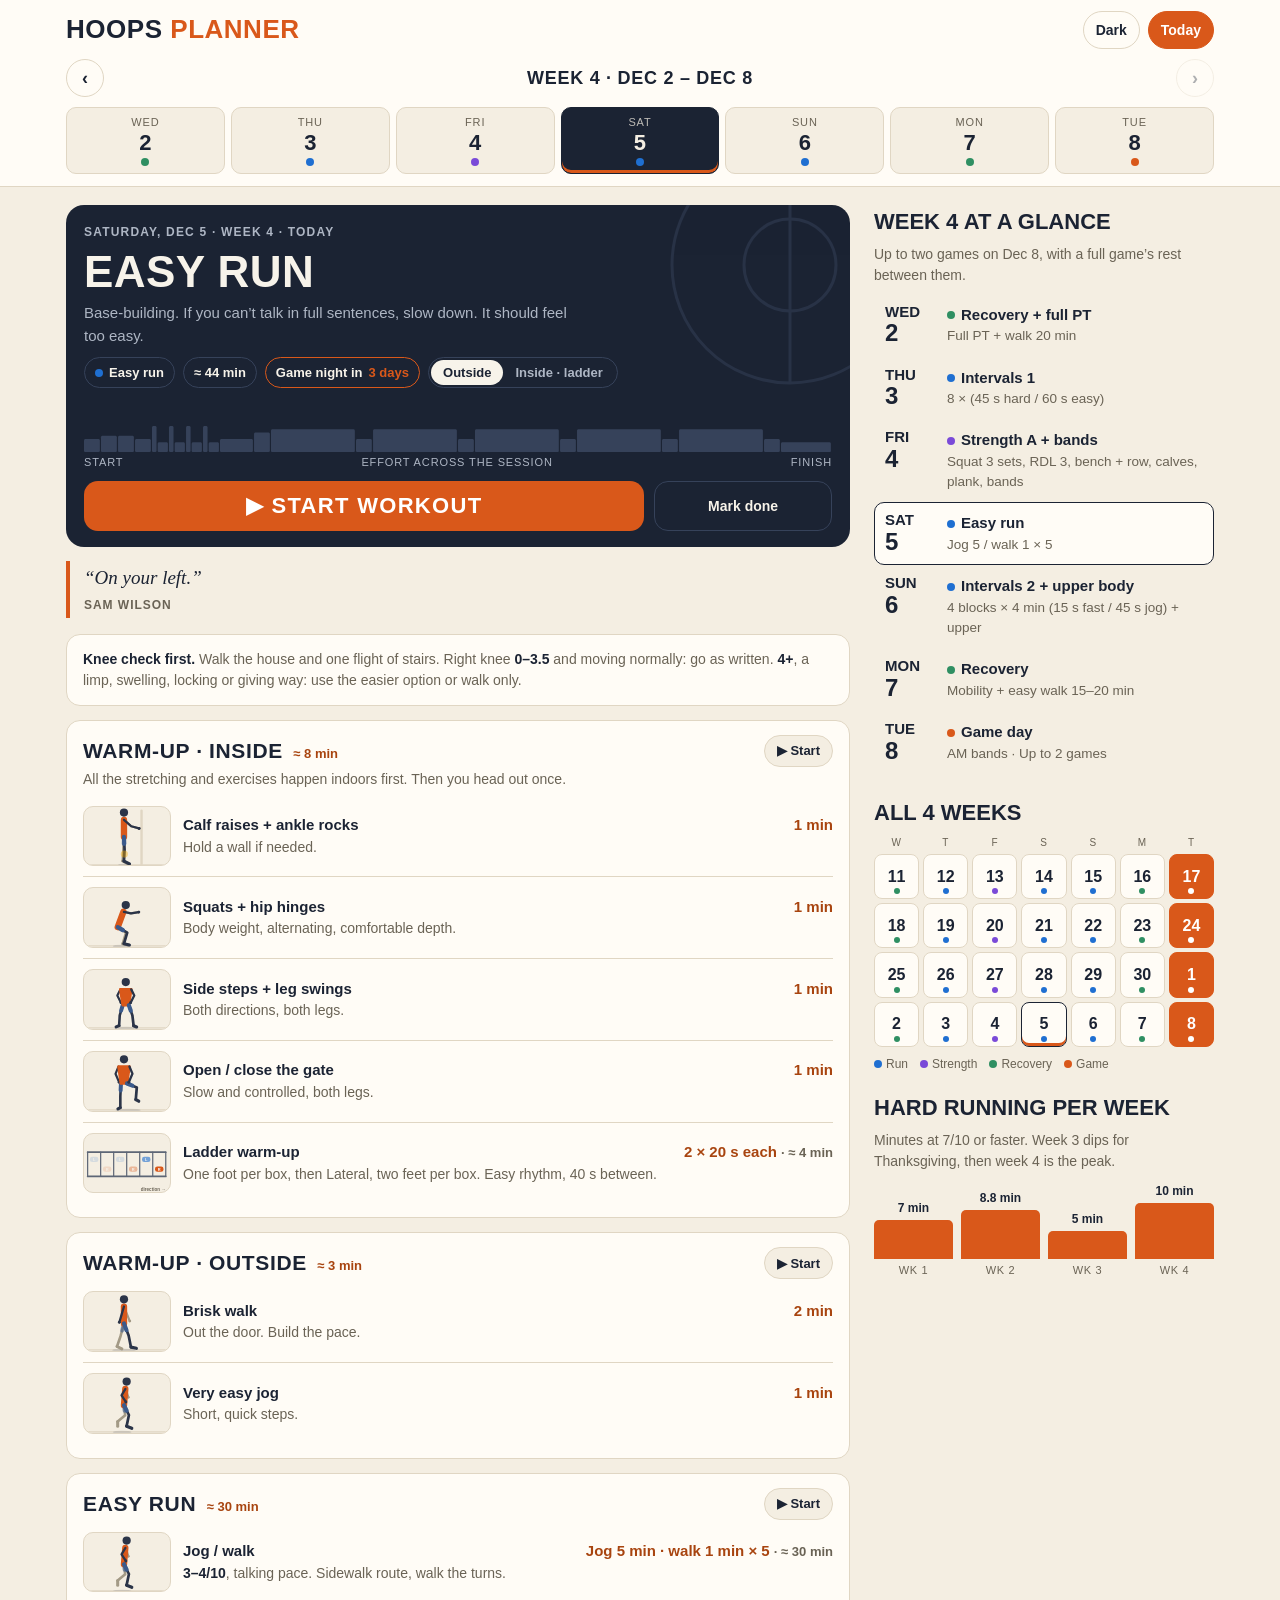
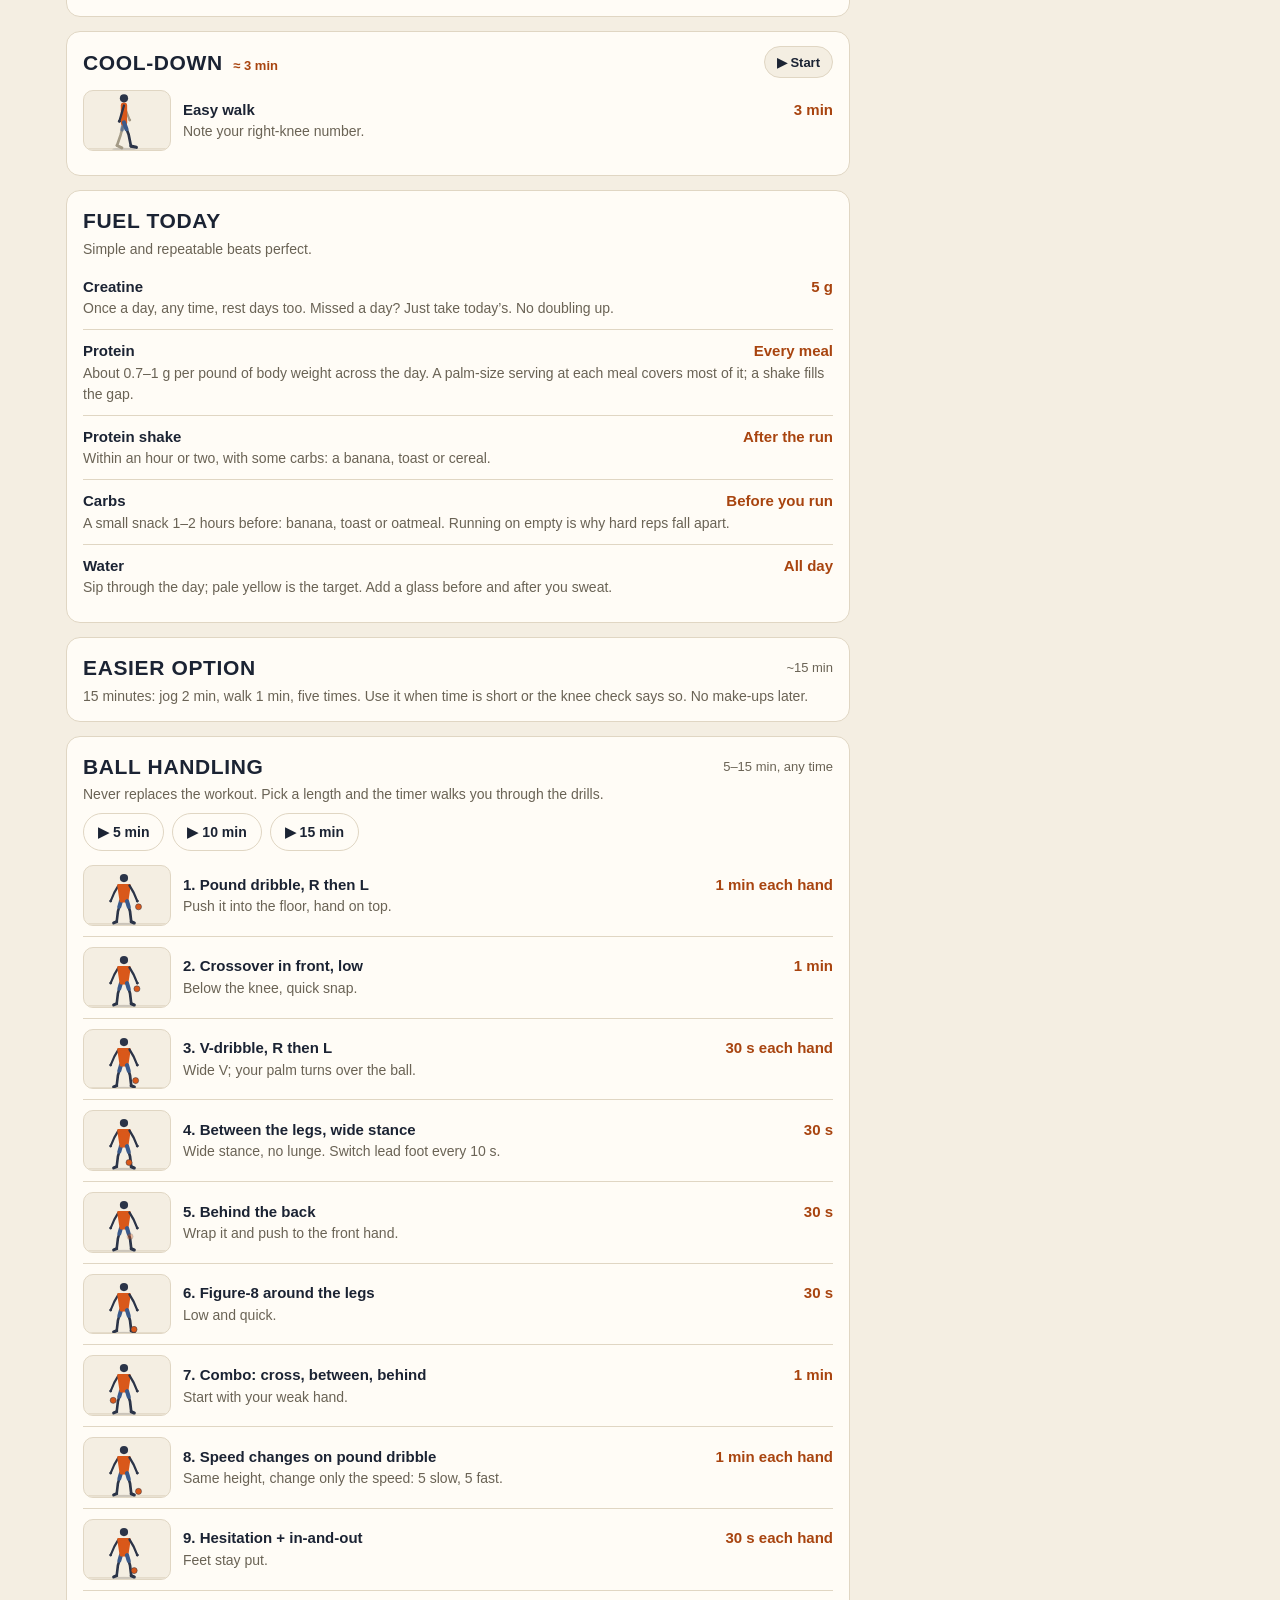
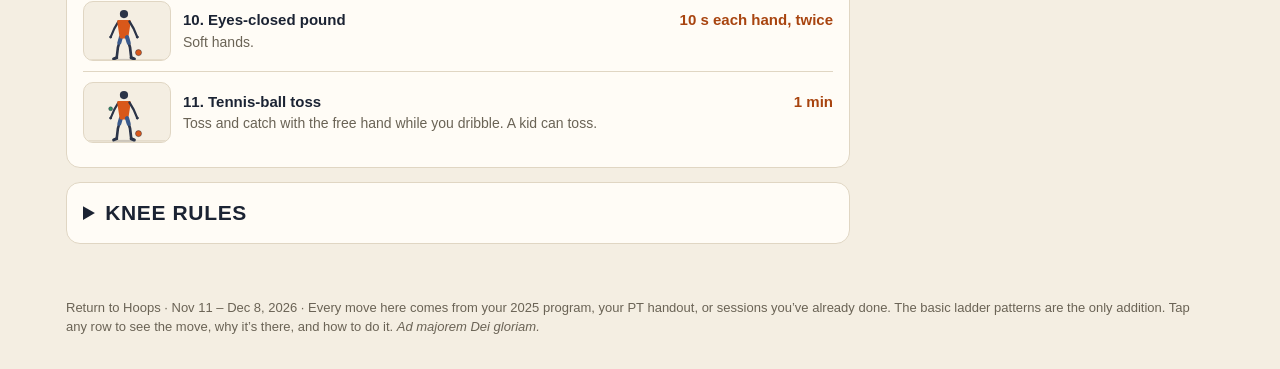
==== commit 508f085a: "Hoops Planner: time estimates for each block and exercise Co-Authored-By: Claude Opus 5.5 <noreply@a" ====
--- a/hoops/index.html
+++ b/hoops/index.html
@@ -123,6 +123,8 @@
 .ex .det{color:var(--muted);font-size:14px}
 .ex .det b{color:var(--ink);font-weight:600}
 .ex .tap{font-size:12px;color:var(--muted);font-weight:600}
+.ex .tm{color:var(--muted);font-weight:600;font-size:13px;white-space:nowrap}
+.card h3 small.btime{font-weight:600;color:var(--accent-ink);margin-left:4px;white-space:nowrap}
 .load{display:inline-block;font-size:12.5px;font-weight:700;color:var(--lift);border:1px solid var(--lift);border-radius:6px;padding:1px 7px;margin-top:5px}
 .knee{font-size:14px;color:var(--muted);margin:0}
 .knee b{color:var(--ink)}
@@ -503,15 +505,18 @@
 function chi(){try{const o={};new Intl.DateTimeFormat("en-CA",{timeZone:"America/Chicago",year:"numeric",month:"2-digit",day:"2-digit",hour:"2-digit",minute:"2-digit",hour12:false}).formatToParts(new Date()).forEach(p=>o[p.type]=p.value);return {iso:o.year+"-"+o.month+"-"+o.day,h:(+o.hour)%24,m:+o.minute}}catch(e){const d=new Date();return {iso:d.toISOString().slice(0,10),h:d.getHours(),m:d.getMinutes()}}}
 let todayIdx=idxOf(chi().iso);
 const ex=(nm,dose,det,m,p,load)=>({nm,dose,det,m:m||[],p:p||null,load:load||""});
-const T=(t,i)=>({t,i:i||2}), S=(sets,rest,per)=>({sets,rest,per}), G=segs=>({segs});
+const T=(t,i)=>({t,i:i||2}), S=(sets,rest,per,work)=>({sets,rest,per,work:work||45}), G=segs=>({segs});
+/* time estimates: a set takes "work" seconds; untimed rows can carry an est in seconds */
+const X=(e,s)=>(e.est=s,e);
+const estTxt=s=>"≈ "+Math.max(1,Math.round(s/60))+" min";
 const mmss=s=>{s=Math.max(0,Math.ceil(s));return Math.floor(s/60)+":"+String(s%60).padStart(2,"0")};
 const PT={
- 1:ex("#1 Banded bridge","2 × 20","Band above the knees, push knees out, squeeze at the top.",["bridge"],S(2,30,"20 reps")),
- 2:ex("#2 Band walks","2 rounds","10 small steps forward, back, right, left. Stay low.",["bandwalk"],S(2,30,"10 steps each way")),
- 3:ex("#3 Inchworm","2 × 5","Slow walk-out and back.",["inchworm"],S(2,30,"5 reps")),
- 5:ex("#5 Single-leg bridge","2 × 10 / side","Hips level, drive through the heel.",["slbridge"],S(2,30,"10 each side")),
- 6:ex("#6 Scissor squat","2 × 10 / side","Your taught shallow stance, pain-free depth.",["scissor"],S(2,30,"10 each side")),
- 7:ex("#7 Stork","2 × 10 / side","Long band at the basement beam. Check band and anchor first.",["stork"],S(2,30,"10 each side"))
+ 1:ex("#1 Banded bridge","2 × 20","Band above the knees, push knees out, squeeze at the top.",["bridge"],S(2,30,"20 reps",50)),
+ 2:ex("#2 Band walks","2 rounds","10 small steps forward, back, right, left. Stay low.",["bandwalk"],S(2,30,"10 steps each way",60)),
+ 3:ex("#3 Inchworm","2 × 5","Slow walk-out and back.",["inchworm"],S(2,30,"5 reps",50)),
+ 5:ex("#5 Single-leg bridge","2 × 10 / side","Hips level, drive through the heel.",["slbridge"],S(2,30,"10 each side",80)),
+ 6:ex("#6 Scissor squat","2 × 10 / side","Your taught shallow stance, pain-free depth.",["scissor"],S(2,30,"10 each side",80)),
+ 7:ex("#7 Stork","2 × 10 / side","Long band at the basement beam. Check band and anchor first.",["stork"],S(2,30,"10 each side",80))
 };
 /* Warm-up order: every stretch and exercise first, indoors. Walking and jogging come last, so you only go out the door once. */
 const MOB=()=>[
@@ -521,7 +526,7 @@
  ex("Open / close the gate","1 min","Slow and controlled, both legs.",["gate"],T(60,2))];
 function ladderWarm(w){if(w<2)return [];const ds=["fwd","lat"],sg=[];ds.forEach(k=>{for(let r=1;r<=2;r++){sg.push({k:"work",t:20,l:DR[k].n+" · "+r+" of 2",m:"l"+k,i:4});sg.push({k:"rest",t:40,l:"Walk back and reset"})}});
  return [ex("Ladder warm-up","2 × 20 s each",ds.map(k=>DR[k].n).join(", then ")+". Easy rhythm, 40 s between.",ds.map(k=>"l"+k),G(sg))]}
-const CLOSEOUT=()=>ex("Closeout: accelerate to stop","4 reps","Like closing out on a shooter: 3–4 quick steps at about <b>60%</b>, chop your feet, stop low and balanced with a hand up. Walk back.",["stops"]);
+const CLOSEOUT=()=>X(ex("Closeout: accelerate to stop","4 reps","Like closing out on a shooter: 3–4 quick steps at about <b>60%</b>, chop your feet, stop low and balanced with a hand up. Walk back.",["stops"]),120);
 const CUTS=()=>ex("Shallow 45° cuts","2 each way","Like getting open or cutting off a driver: jog in, plant the outside foot, push off at 45°.",["cuts"]);
 function warmBlocks(w,indoor,stops){const inside=MOB().concat(ladderWarm(w));
  if(indoor)return [{title:"Warm-up",items:inside.concat([ex("Quick march in place","2 min","Knees up, arms pumping. Build to a light sweat.",["walk"],T(120,3))])}];
@@ -533,10 +538,10 @@
 function session(i,indoor){
  const d=dateOf(i),w=Math.floor(i/7)+1,wk=WEEK[w],t=ORDER[i%7],lw=Math.max(2,w),s={i,type:t,date:d,w,wk,blocks:[],canIndoor:false,indoor:false};
  const thanks=iso(d)==="2026-11-26";
- const gate5=ex("Open / close the gate","5 each leg, each way","Slow, wall for balance.",["gate"]),calf10=ex("Calf raises","1 × 10","Slow up, slow down.",["calf"],S(1,0,"10 reps"));
+ const gate5=ex("Open / close the gate","5 each leg, each way","Slow, wall for balance.",["gate"]),calf10=ex("Calf raises","1 × 10","Slow up, slow down.",["calf"],S(1,0,"10 reps",30));
  if(t==="rec"){
   if(w===1){s.title="Recovery after the game";s.why="Easy only. Your first game ended on conditioning, not the knee.";
-   s.blocks.push({title:"Mobility + bands",sub:"Inside first.",items:[gate5,calf10,PT[1],ex("#7 Stork","1 × 10 / side",PT[7].det,["stork"],S(1,0,"10 each side"))]});
+   s.blocks.push({title:"Mobility + bands",sub:"Inside first.",items:[gate5,calf10,PT[1],ex("#7 Stork","1 × 10 / side",PT[7].det,["stork"],S(1,0,"10 each side",80))]});
    s.blocks.push({title:"Easy walk",items:[ex("Easy walk","15–20 min","Flat, talking pace.",["walk"],T(1050,2))]})}
   else{s.title="Recovery + full PT";s.why="The day after a game: the full band routine at easy effort, then an easy walk to finish.";
    s.blocks.push({title:"Familiar PT block",sub:"From your clinician&rsquo;s handout. About 30 s between sets.",items:[gate5,calf10,PT[1],PT[2],PT[3],PT[5],PT[6],PT[7]]});
@@ -553,10 +558,10 @@
  if(t==="str"){s.title="Strength A + bands";s.why="Your one full leg-strength day. End every set with reps left: 3–4 for legs, 2–3 for upper body."+(w===3?" Same weights as week 2.":"");
   s.blocks.push({title:"Warm-up",items:MOB().concat([ex("Quick march in place","2 min","Knees up, arms pumping.",["walk"],T(120,3))])});
   s.blocks.push({title:"Lifts",sub:"From your 2025 program, at lower volume. Start at the low end of each weight. Go up when you hit the top of the rep range with reps to spare.",items:[
-   ex("DB squat (kettlebell)",wk.sq+" × 8–10","Held at the chest. <b>90 s</b> rest. 6/10 effort.",["kbsquat"],S(wk.sq,90,"8–10 reps"),"25-lb KB, then the 40-lb KB"),
-   ex("Dumbbell RDL",wk.rdl+" × 8–10","In place of your old hamstring curls. <b>90 s</b> rest.",["rdl"],S(wk.rdl,90,"8–10 reps"),"25–40 lb · 50 lb later"),
-   ex("Superset: bench press → one-arm row","2 rounds","On the bench for full range. Press <b>8–12</b>, then row <b>8–10 per side</b>. <b>60–75 s</b> after the pair.",["press","row"],S(2,70,"press 8–12, row 8–10 / side"),"Press 25–40 lb each · row 30–40 lb"),
-   ex("Calf raises (weighted)","2 × 12–15","One dumbbell at your side, other hand on a wall. Slow up, slow down. 45 s rest.",["calfdb"],S(2,45,"12–15 reps"),"40–50 lb"),
+   ex("DB squat (kettlebell)",wk.sq+" × 8–10","Held at the chest. <b>90 s</b> rest. 6/10 effort.",["kbsquat"],S(wk.sq,90,"8–10 reps",40),"25-lb KB, then the 40-lb KB"),
+   ex("Dumbbell RDL",wk.rdl+" × 8–10","In place of your old hamstring curls. <b>90 s</b> rest.",["rdl"],S(wk.rdl,90,"8–10 reps",45),"25–40 lb · 50 lb later"),
+   ex("Superset: bench press → one-arm row","2 rounds","On the bench for full range. Press <b>8–12</b>, then row <b>8–10 per side</b>. <b>60–75 s</b> after the pair.",["press","row"],S(2,70,"press 8–12, row 8–10 / side",150),"Press 25–40 lb each · row 30–40 lb"),
+   ex("Calf raises (weighted)","2 × 12–15","One dumbbell at your side, other hand on a wall. Slow up, slow down. 45 s rest.",["calfdb"],S(2,45,"12–15 reps",50),"40–50 lb"),
    ex("Plank series","2 rounds","20 s front, 20 s left, 20 s right. 30 s between rounds.",["plank"],PLANK2())]});
   s.blocks.push({title:"PT bands",items:[PT[1],PT[5],PT[7]]});
   s.easier="Warm-up, DB squat 2 × 8, one round of press and row, #1 bridge 2 × 20."}
@@ -575,11 +580,11 @@
   s.blocks.push({title:"Game-shaped blocks",items:[ex(indoor?"Fast feet / march":"Fast / easy jog",b.blocks+" × "+b.min+" min",indoor?"Every minute: <b>15 s</b> quick-feet ladder laps, <b>45 s</b> march in place. <b>2 min</b> walk between blocks.":"Every minute: <b>15 s fast</b> (about 80%) + <b>45 s easy jog</b>. <b>2 min</b> walk between blocks.",indoor?["lfwd","linout"]:["fast","jog"],G(sg))]});
   s.blocks.push(cool("Breathing should settle within about 2 minutes."));
   s.blocks.push({title:indoor?"Upper body + plank":"Back inside: upper body + plank",sub:"From your 2025 push and pull days.",items:[
-   ex("Superset: bench press → incline row","2 rounds","Press <b>8–12</b> on the flat bench, then incline row <b>8–10</b> with a 2 s hold at the top. <b>60 s</b> after the pair.",["press","irow"],S(2,60,"press 8–12, row 8–10"),"Press 25–40 lb each · row 25–35 lb each"),
+   ex("Superset: bench press → incline row","2 rounds","Press <b>8–12</b> on the flat bench, then incline row <b>8–10</b> with a 2 s hold at the top. <b>60 s</b> after the pair.",["press","irow"],S(2,60,"press 8–12, row 8–10",110),"Press 25–40 lb each · row 25–35 lb each"),
    ex("Plank series","1 round","20 s front, 20 s left, 20 s right.",["plank"],G([{k:"work",t:20,l:"Front plank",i:5},{k:"work",t:20,l:"Left side",i:5},{k:"work",t:20,l:"Right side",i:5}])),PT[1],PT[7]]});
   s.easier="Warm-up, 2 blocks × 3 minutes, then one round of the press and row."}
  if(t==="mon"){s.title="Recovery";s.why="Fresh legs for tomorrow. No tiring leg work today.";
-  s.blocks.push({title:"Easy recovery",sub:"Mobility inside first, walk last.",items:[ex("Open / close the gate","5 each leg, each way","",["gate"]),ex("Calf raises","1 × 10","",["calf"],S(1,0,"10 reps")),ex("Foam roll (optional)","3–5 min","Quads, calves, glutes.",["foam"]),ex("Easy walk","15–20 min","Flat, talking pace.",["walk"],T(1050,2))]});
+  s.blocks.push({title:"Easy recovery",sub:"Mobility inside first, walk last.",items:[ex("Open / close the gate","5 each leg, each way","",["gate"]),ex("Calf raises","1 × 10","",["calf"],S(1,0,"10 reps",30)),X(ex("Foam roll (optional)","3–5 min","Quads, calves, glutes.",["foam"]),240),ex("Easy walk","15–20 min","Flat, talking pace.",["walk"],T(1050,2))]});
   s.easier="A 10-minute walk is plenty."}
  if(t==="game"){s.title="Game day";s.why=wk.game;
   s.blocks.push({title:"Morning: band work",grp:"am",sub:"Easy effort. This wakes the hips up; it shouldn&rsquo;t tire your legs.",items:[PT[1],PT[2],PT[5],PT[7]]});
@@ -599,7 +604,7 @@
  s.steps=[];s.blocks.forEach(b=>{b.steps=[];if(!b.np)b.items.forEach(e=>{const st=Object.assign({blk:b.title,grp:b.grp||""},e);b.steps.push(st);s.steps.push(st)})});
  s.secs=s.steps.reduce((a,e)=>a+stepDur(e),0);s.time=t==="game"?"Tip-off 8 PM":"≈ "+Math.round(s.secs/60)+" min";
  return s}
-function stepDur(e){const p=e.p;if(!p)return 90;if(p.t)return p.t;if(p.segs)return p.segs.reduce((a,x)=>a+x.t,0);return p.sets*45+Math.max(0,p.sets-1)*p.rest}
+function stepDur(e){if(e.est)return e.est;const p=e.p;if(!p)return 90;if(p.t)return p.t;if(p.segs)return p.segs.reduce((a,x)=>a+x.t,0);return p.sets*(p.work||45)+Math.max(0,p.sets-1)*p.rest}
 function summary(i){const d=dateOf(i),w=Math.floor(i/7)+1,wk=WEEK[w],t=ORDER[i%7];
  return {rec:w===1?"Bands + walk":"Full PT + walk 20 min",i1:wk.i1.reps+" × ("+wk.i1.work+" s hard / 60 s easy)"+(iso(d)==="2026-11-26"?", before the meal":""),str:"Squat "+wk.sq+" sets, RDL "+wk.rdl+", bench + row, calves, plank, bands",easy:"Jog "+wk.run.jog+" / walk 1 × "+wk.run.sets,i2:wk.i2.blocks+" blocks × "+wk.i2.min+" min (15 s fast / 45 s jog) + upper",mon:"Mobility + easy walk 15–20 min",game:"AM bands · "+wk.gs}[t]}
 /* daily fuel: his creatine plan plus plain, familiar nutrition notes */
@@ -620,9 +625,9 @@
 
 
 /* ================= render ================= */
-function exHTML(e){const a=e.m.map(k=>M[k]).find(m=>m&&m.a);const can=e.m.length>0;
- return (can?'<button type="button" class="ex" data-m="'+e.m.join(",")+'">':'<div class="ex plain">')+(can?'<div class="thumb">'+(a?A(first(a.a)):'<span class="tap">How to</span>')+'</div>':'')+'<div><div class="hd"><span class="nm">'+e.nm+'</span><span class="dose">'+e.dose+'</span></div>'+(e.det?'<div class="det">'+e.det+'</div>':'')+(e.load?'<div class="load">Weight: '+e.load+'</div>':'')+'</div>'+(can?'</button>':'</div>')}
-function blockHTML(b,n){return '<div class="card"><h3><span>'+b.title+'</span>'+(b.steps&&b.steps.length?'<button type="button" class="bplay" data-bp="'+n+'">&#9654; Start</button>':'')+'</h3>'+(b.sub?'<p class="sub">'+b.sub+'</p>':'')+b.items.map(exHTML).join("")+'</div>'}
+function exHTML(e,timed){const a=e.m.map(k=>M[k]).find(m=>m&&m.a);const can=e.m.length>0,tm=timed===true&&!(e.p&&e.p.t)?' <span class="tm">· '+estTxt(stepDur(e))+'</span>':'';
+ return (can?'<button type="button" class="ex" data-m="'+e.m.join(",")+'">':'<div class="ex plain">')+(can?'<div class="thumb">'+(a?A(first(a.a)):'<span class="tap">How to</span>')+'</div>':'')+'<div><div class="hd"><span class="nm">'+e.nm+'</span><span class="dose">'+e.dose+tm+'</span></div>'+(e.det?'<div class="det">'+e.det+'</div>':'')+(e.load?'<div class="load">Weight: '+e.load+'</div>':'')+'</div>'+(can?'</button>':'</div>')}
+function blockHTML(b,n){const st=b.steps&&b.steps.length;return '<div class="card"><h3><span>'+b.title+(st?' <small class="btime">'+estTxt(b.steps.reduce((a,e)=>a+stepDur(e),0))+'</small>':'')+'</span>'+(st?'<button type="button" class="bplay" data-bp="'+n+'">&#9654; Start</button>':'')+'</h3>'+(b.sub?'<p class="sub">'+b.sub+'</p>':'')+b.items.map(e=>exHTML(e,!!st)).join("")+'</div>'}
 function profileSVG(s){const bars=[];s.steps.forEach(e=>{const p=e.p;if(p&&p.segs)p.segs.forEach(x=>bars.push([x.t,x.i||(x.k==="work"?7:1.5)]));else if(p&&p.sets){for(let k=0;k<p.sets;k++){bars.push([45,5.5]);if(k<p.sets-1)bars.push([p.rest,1.2])}}else bars.push([stepDur(e),p&&p.i||2])});
  const tot=bars.reduce((a,b)=>a+b[0],0)||1;let x=0,h='<svg viewBox="0 0 1000 54" preserveAspectRatio="none" role="img" aria-label="Effort across the session">';
  bars.forEach(b=>{const w=b[0]/tot*1000,ht=Math.max(3,b[1]/8*52);h+='<rect x="'+x.toFixed(1)+'" y="'+(54-ht).toFixed(1)+'" width="'+Math.max(1.5,w-1.5).toFixed(1)+'" height="'+ht.toFixed(1)+'" rx="1.5" fill="'+(b[1]>=5?"var(--accent)":"var(--hero-line)")+'"/>';x+=w});
@@ -640,7 +645,7 @@
  h+=quoteHTML(sel+qShift,"button");
  h+='<div class="card"><p class="knee"><b>Knee check first.</b> Walk the house and one flight of stairs. Right knee <b>0–3.5</b> and moving normally: go as written. <b>4+</b>, a limp, swelling, locking or giving way: use the easier option or walk only.</p></div>';
  s.blocks.forEach((b,n)=>h+=blockHTML(b,n));
- if(s.type!=="game")h+='<div class="card"><h3><span>Fuel today</span></h3><p class="sub">Simple and repeatable beats perfect.</p>'+fuelRows(s).map(exHTML).join("")+'</div>';
+ if(s.type!=="game")h+='<div class="card"><h3><span>Fuel today</span></h3><p class="sub">Simple and repeatable beats perfect.</p>'+fuelRows(s).map(e=>exHTML(e)).join("")+'</div>';
  h+='<div class="card"><h3>Easier option <small>~15 min</small></h3><p class="sub" style="margin:0">'+s.easier+' Use it when time is short or the knee check says so. No make-ups later.</p></div>';
  h+='<div class="card"><h3>Ball handling <small>'+s.ball+'</small></h3><p class="sub">Never replaces the workout. Pick a length and the timer walks you through the drills.</p><div class="ballgo"><button type="button" class="btn" data-ball="5">&#9654; 5 min</button><button type="button" class="btn" data-ball="10">&#9654; 10 min</button><button type="button" class="btn" data-ball="15">&#9654; 15 min</button></div>'+BD.map((b,n)=>exHTML(ex((n+1)+". "+b[0],b[1],b[2],["b"+(n+1)]))).join("")+'</div>';
  h+='<div class="card rules"><details class="rules"><summary>Knee rules</summary><table class="kn"><tr><td>0–3.5</td><td>Train as planned. Note it and watch the trend.</td></tr><tr><td>4</td><td>Finish that rep at a walk and reassess. Still 4: walk only today.</td></tr><tr><td>5–6</td><td>Stop running and impact for the day. Hold progress until under 4 and steady.</td></tr><tr><td>7–8</td><td>Stop leg work. PT advice if it lasts more than a day or two.</td></tr><tr><td>9–10</td><td>Stop and get it looked at urgently.</td></tr></table><ul><li>Swelling, locking, giving way or loss of motion: stop and get clinician advice at any number.</li><li>Worse that evening or the next morning: repeat the week instead of moving up.</li><li>Burning lungs and wanting to stop are not knee signals. Ease the pace instead.</li><li>Chest pain, fainting or unusually bad breathlessness: stop and get care right away.</li></ul></details></div>';
@@ -712,7 +717,7 @@
 function curMove(){const st=PL.steps[PL.i];if(PL.mode==="time"){const s=PL.q[PL.n];if(s&&s.m)return s.m;if(s&&s.lead){const nx=PL.q[PL.n+1];if(nx&&nx.m)return nx.m}}
  return st.m.find(k=>M[k]&&M[k].a)||st.m[0]||null}
 function paint(){const st=PL.steps[PL.i],pl=$("#player"),mk=curMove(),m=mk&&M[mk];PL.shown=mk;
- let mid='<div class="k">'+st.blk+' · '+(PL.i+1)+' of '+PL.steps.length+'</div><h2>'+st.nm+'</h2><div class="dose">'+st.dose+'</div>'+(st.load?'<div class="load">Weight: '+st.load+'</div>':'')+(m&&m.a?'<div class="big" id="pbig">'+A(first(m.a))+'</div>':'');
+ let mid='<div class="k">'+st.blk+' · '+(PL.i+1)+' of '+PL.steps.length+'</div><h2>'+st.nm+'</h2><div class="dose">'+st.dose+(st.p&&!st.p.t?' · '+estTxt(stepDur(st)):'')+'</div>'+(st.load?'<div class="load">Weight: '+st.load+'</div>':'')+(m&&m.a?'<div class="big" id="pbig">'+A(first(m.a))+'</div>':'');
  if(PL.mode==="time")mid+='<div class="clockbox" id="cb"><div class="ph" id="ph"></div><div class="ck" id="ck"></div><div class="nx" id="nx"></div></div>';
  if(PL.mode==="set")mid+='<div class="clockbox" id="cb"><div class="ph" id="ph">Set '+PL.set+' of '+st.p.sets+'</div><div class="ck" id="ck" style="font-size:44px">'+st.p.per+'</div><div class="nx" id="nx">Tap when the set is done</div></div>';
  mid+='<p class="cue">'+(st.det||"")+'</p>'+(m&&m.why?'<p class="whybox"><b>Why</b>'+m.why+'</p>':'')+(m?'<p class="cue">'+m.how.join(" ")+'</p>':'');
